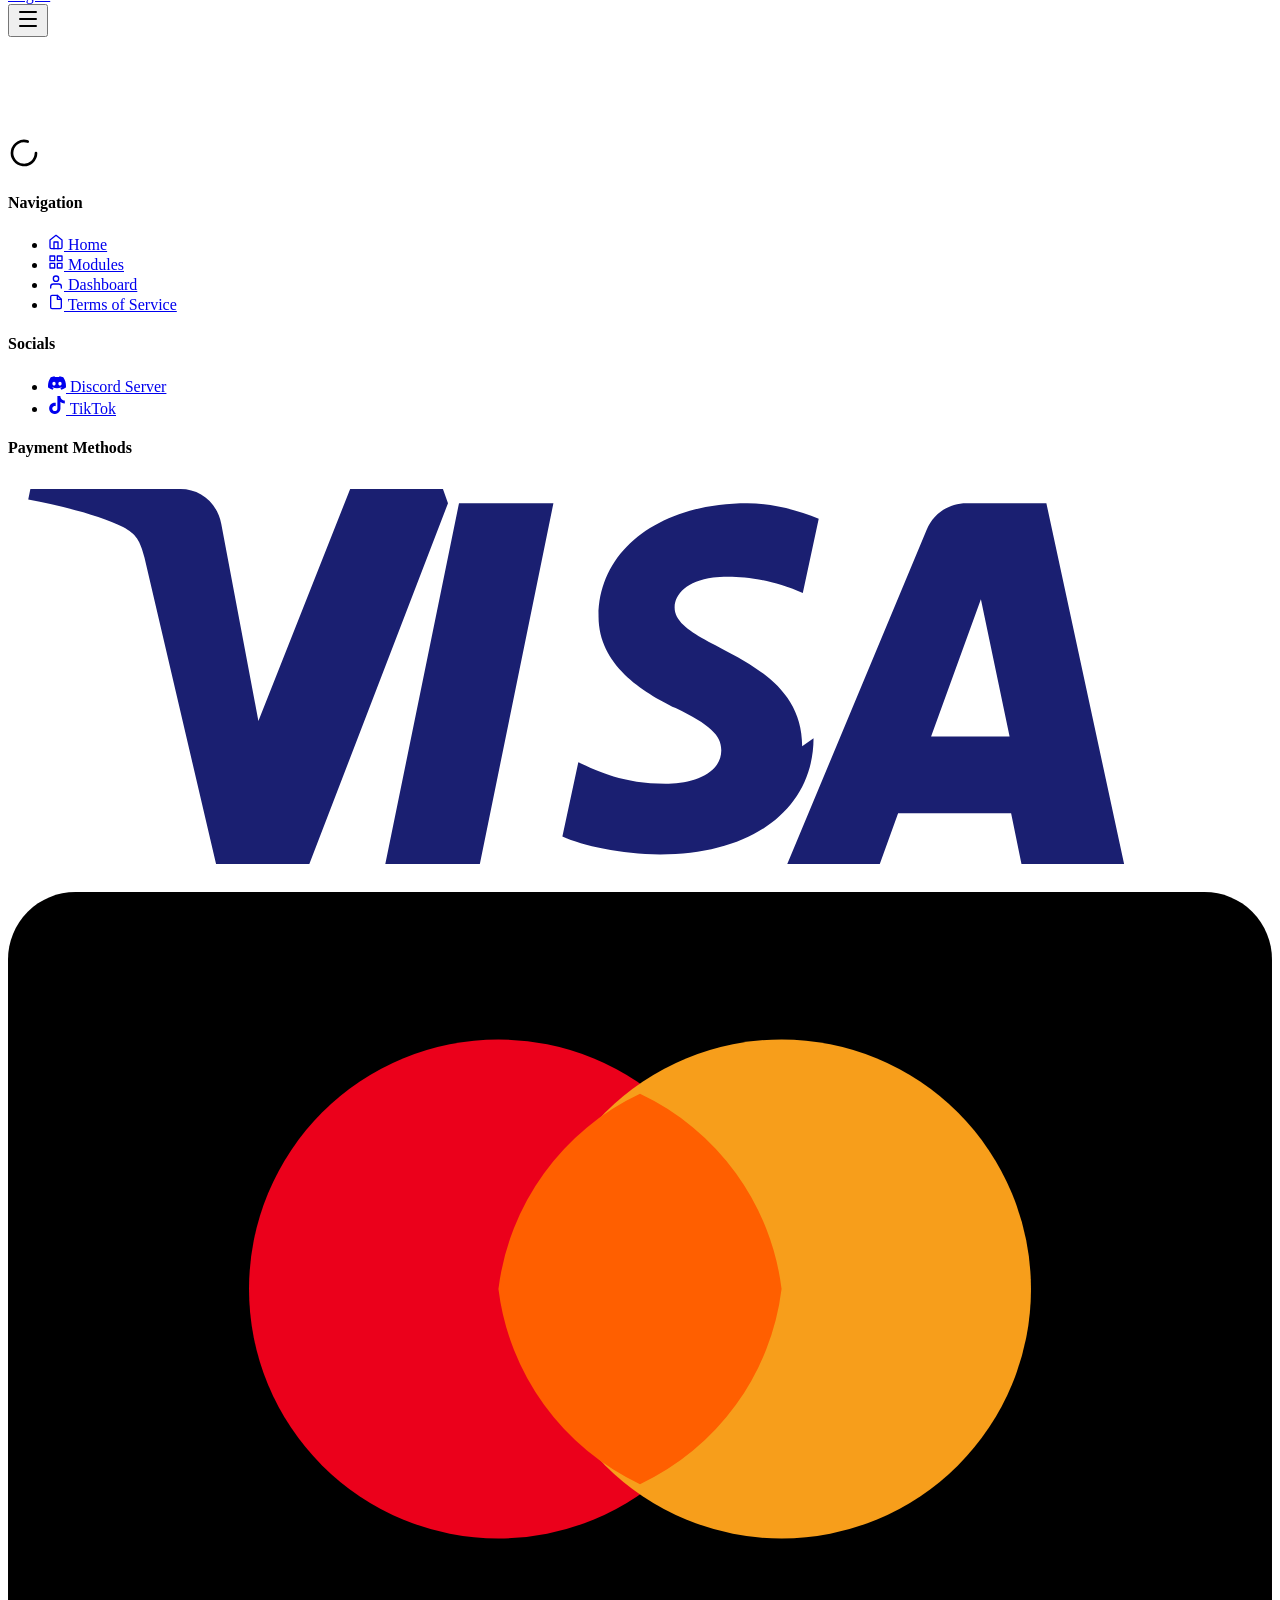
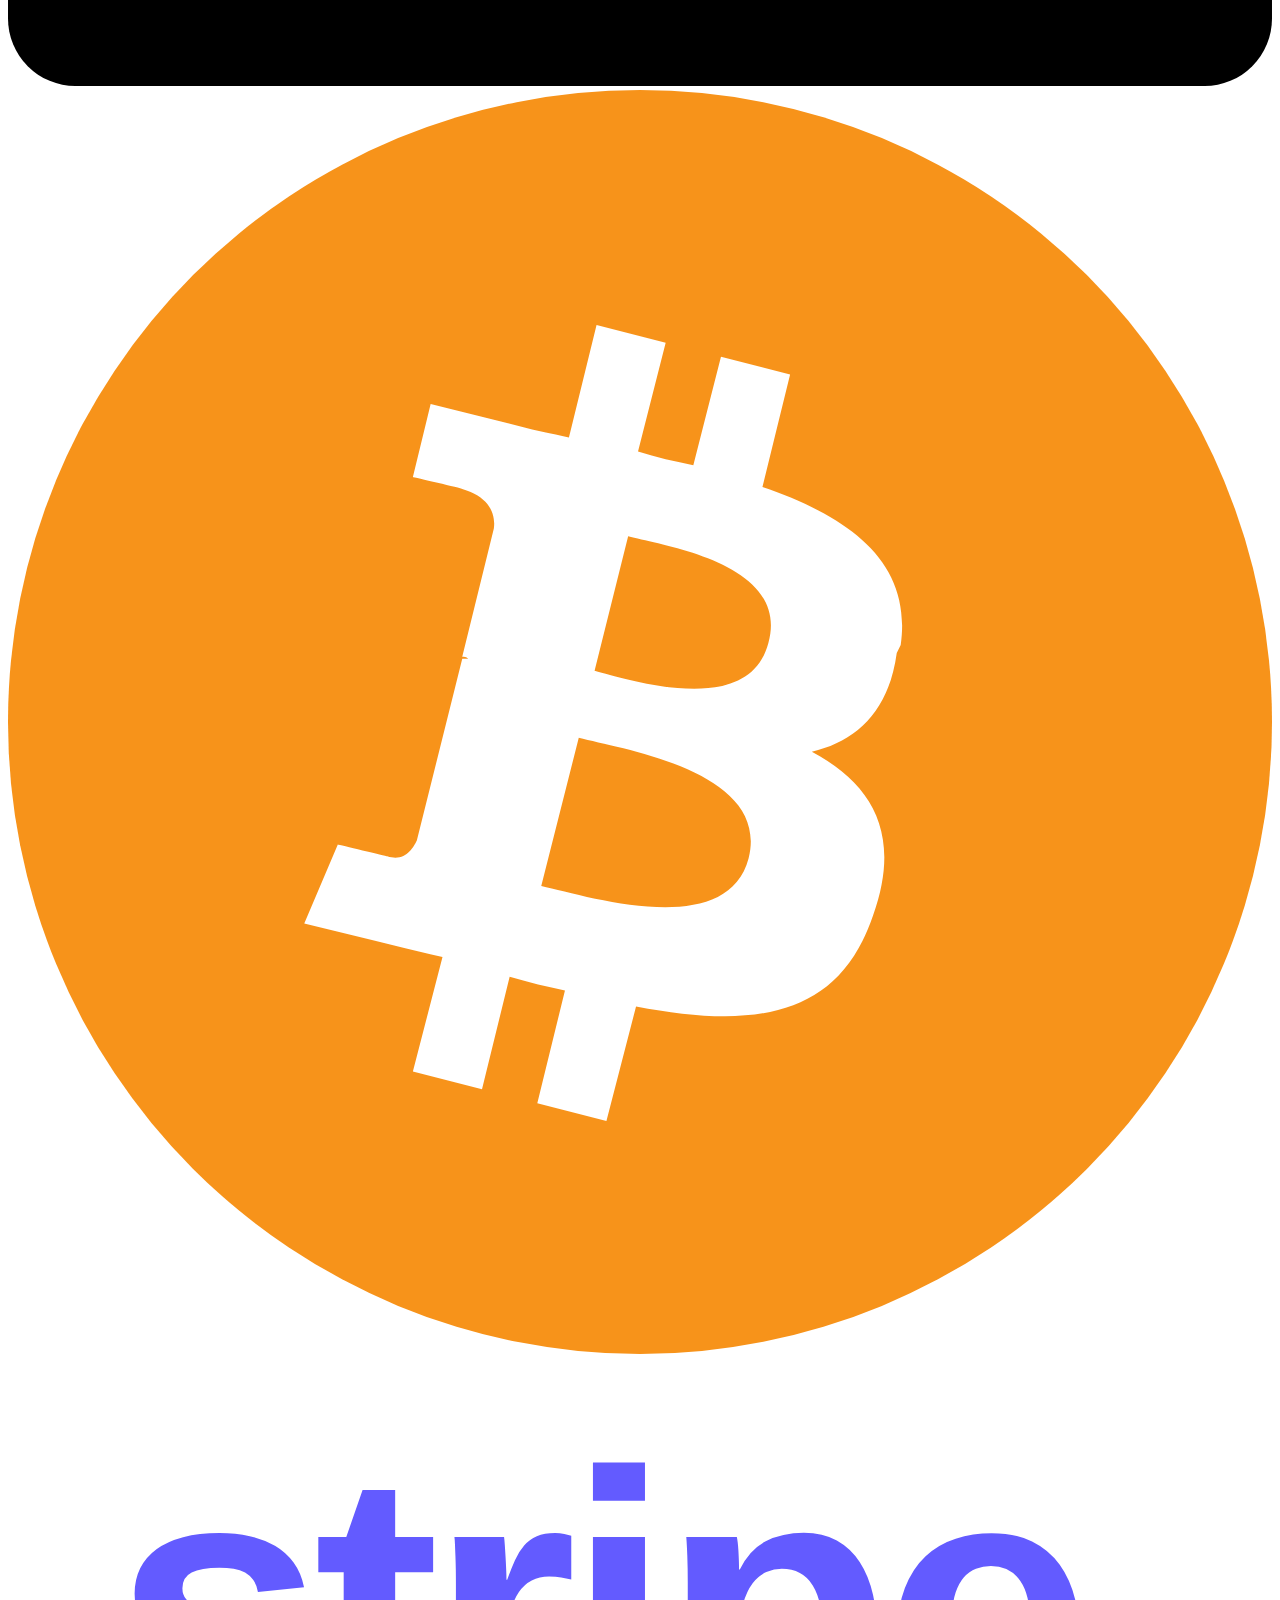
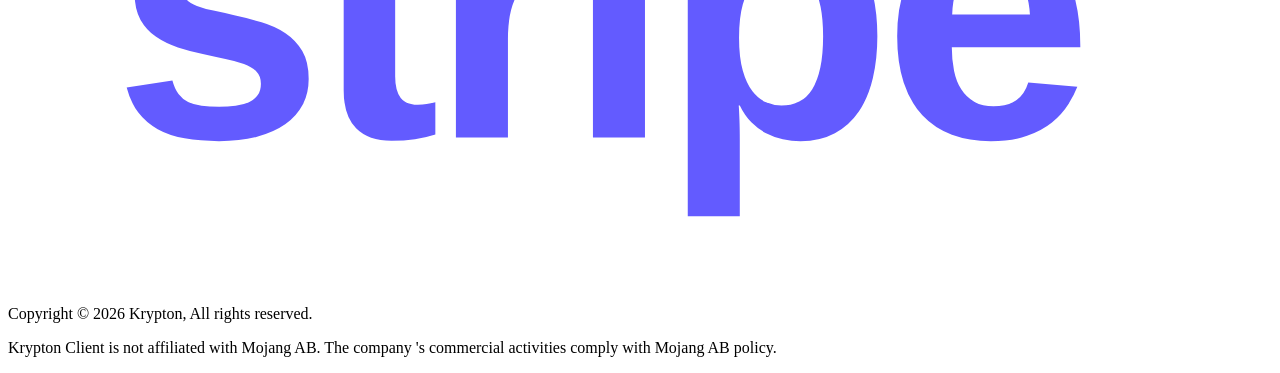
==== dashboard.html @ 0abdec54 "Fix dashboard asset paths for GitHub Pages" ====
<!DOCTYPE html>
<html lang="en">
    <head>
        <meta charSet="utf-8"/>
        <meta name="viewport" content="width=device-width, initial-scale=1"/>
        <link rel="preload" href="/noctiumclient/_next/static/media/6bd983bd58a87a3d-s.p.0h108oidc_0fm.woff2" as="font" crossorigin="" type="font/woff2"/>
        <link rel="preload" as="image" href="/kr-steel.svg"/>
        <link rel="preload" as="image" href="/icons/visa.svg"/>
        <link rel="preload" as="image" href="/icons/mastercard.svg"/>
        <link rel="preload" as="image" href="/icons/bitcoin.svg"/>
        <link rel="preload" as="image" href="/icons/stripe.svg"/>
        <link rel="stylesheet" href="/noctiumclient/_next/static/chunks/0y4tz22vdz5qh.css" data-precedence="next"/>
        <link rel="preload" as="script" fetchPriority="low" href="/noctiumclient/_next/static/chunks/16i90eio_ss7o.js"/>
        <script src="/noctiumclient/_next/static/chunks/0dgq26a5_oy.a.js" async=""></script>
        <script src="/noctiumclient/_next/static/chunks/0hstpqahkt253.js" async=""></script>
        <script src="/noctiumclient/_next/static/chunks/0nf3xs2vgg7e8.js" async=""></script>
        <script src="/noctiumclient/_next/static/chunks/turbopack-0or26_04ov1yc.js" async=""></script>
        <script src="/noctiumclient/_next/static/chunks/0vei1itll_mf_.js" async=""></script>
        <script src="/noctiumclient/_next/static/chunks/0n4z.7yu76je-.js" async=""></script>
        <script src="/noctiumclient/_next/static/chunks/0-fohvw7kibhr.js" async=""></script>
        <script src="/noctiumclient/_next/static/chunks/0ab.iqwuq96m6.js" async=""></script>
        <script src="/noctiumclient/_next/static/chunks/0e1-m3.u7gcv9.js" async=""></script>
        <script src="/noctiumclient/_next/static/chunks/11p_iv4fzs7cj.js" async=""></script>
        <script src="/noctiumclient/_next/static/chunks/01x0_4642ey3c.js" async=""></script>
        <script src="/noctiumclient/_next/static/chunks/0un6n2~vt0q7l.js" async=""></script>
        <meta name="next-size-adjust" content=""/>
        <link rel="preconnect" href="https://www.youtube.com"/>
        <link rel="preconnect" href="https://www.google.com"/>
        <title>Krypton | DonutSMP Client</title>
        <meta name="description" content="Krypton - 80+ module client built for DonutSMP. Fabric 1.21.11."/>
        <meta property="og:title" content="Krypton | DonutSMP Client"/>
        <meta property="og:description" content="80+ module client built for DonutSMP. Undetected. Fabric 1.21.11."/>
        <meta property="og:url" content="https://kryptonclient.org"/>
        <meta property="og:site_name" content="Krypton"/>
        <meta property="og:image" content="https://kryptonclient.org/kr-steel-tile.png"/>
        <meta property="og:type" content="website"/>
        <meta name="twitter:card" content="summary"/>
        <meta name="twitter:title" content="Krypton | DonutSMP Client"/>
        <meta name="twitter:description" content="80+ module client built for DonutSMP. Undetected. Fabric 1.21.11."/>
        <meta name="twitter:image" content="https://kryptonclient.org/kr-steel-tile.png"/>
        <link rel="icon" href="/kr-steel-tile.png"/>
        <script src="/noctiumclient/_next/static/chunks/03~yq9q893hmn.js" noModule=""></script>
    </head>
    <body class="sora_747af0f1-module__uA9iQa__variable antialiased">
        <div hidden="">
        <!--$-->
        <!--/$-->
        </div>
        <nav class="fixed top-0 left-0 right-0 z-50 transition-all duration-300 bg-transparent" style="transform:translateY(-100px)">
            <div class="max-w-7xl mx-auto px-6 h-20 flex items-center justify-between">
                <a class="flex items-center gap-3" href="/">
                    <img alt="Krypton" width="48" height="31" decoding="async" data-nimg="1" style="color:transparent" src="/kr-steel.svg"/>
                    <span class="text-white font-semibold text-lg">Krypton Client</span>
                </a>
                <div class="hidden md:flex items-center gap-8">
                    <a href="/" class="text-sm transition-colors duration-200 text-muted hover:text-white">Home</a>
                    <a href="/features" class="text-sm transition-colors duration-200 text-muted hover:text-white">Modules</a>
                    <a href="/#pricing" class="text-sm transition-colors duration-200 text-muted hover:text-white">Pricing</a>
                    <a href="/#reviews" class="text-sm transition-colors duration-200 text-muted hover:text-white">Reviews</a>
                </div>
                <div class="hidden md:flex items-center gap-1">
                    <div class="relative">
                        <button class="flex items-center gap-2 px-3 py-2 text-muted text-sm hover:text-white transition-colors duration-200">
                            <svg xmlns="http://www.w3.org/2000/svg" width="16" height="16" viewBox="0 0 24 24" fill="none" stroke="currentColor" stroke-width="2" stroke-linecap="round" stroke-linejoin="round" class="lucide lucide-globe" aria-hidden="true">
                                <circle cx="12" cy="12" r="10"></circle>
                                <path d="M12 2a14.5 14.5 0 0 0 0 20 14.5 14.5 0 0 0 0-20"></path>
                                <path d="M2 12h20"></path>
                            </svg>
                            <span>EN</span>
                            <svg xmlns="http://www.w3.org/2000/svg" width="14" height="14" viewBox="0 0 24 24" fill="none" stroke="currentColor" stroke-width="2" stroke-linecap="round" stroke-linejoin="round" class="lucide lucide-chevron-down transition-transform duration-200" aria-hidden="true">
                                <path d="m6 9 6 6 6-6"></path>
                            </svg>
                        </button>
                    </div>
                    <a href="/dashboard" class="px-5 py-2 rounded-full text-sm font-semibold bg-primary text-black hover:bg-primary-light transition-all duration-200">Log in</a>
                </div>
                <button class="md:hidden text-white" aria-label="Open menu">
                    <svg xmlns="http://www.w3.org/2000/svg" width="24" height="24" viewBox="0 0 24 24" fill="none" stroke="currentColor" stroke-width="2" stroke-linecap="round" stroke-linejoin="round" class="lucide lucide-menu" aria-hidden="true">
                        <path d="M4 5h16"></path>
                        <path d="M4 12h16"></path>
                        <path d="M4 19h16"></path>
                    </svg>
                </button>
            </div>
        </nav>
        <main class="pt-32 pb-20 px-6 min-h-screen flex items-center justify-center">
            <svg xmlns="http://www.w3.org/2000/svg" width="32" height="32" viewBox="0 0 24 24" fill="none" stroke="currentColor" stroke-width="2" stroke-linecap="round" stroke-linejoin="round" class="lucide lucide-loader-circle text-primary animate-spin" aria-hidden="true">
                <path d="M21 12a9 9 0 1 1-6.219-8.56"></path>
            </svg>
        </main>
        <footer class="border-t border-white/5 py-16 px-6">
            <div class="max-w-6xl mx-auto">
                <div class="grid grid-cols-1 md:grid-cols-3 gap-12 md:gap-8">
                    <div>
                        <h4 class="text-white font-semibold mb-4">Navigation</h4>
                        <ul class="space-y-3">
                            <li>
                                <a href="/" class="text-muted text-sm hover:text-white transition-colors flex items-center gap-2.5">
                                    <svg width="16" height="16" viewBox="0 0 24 24" fill="none" stroke="currentColor" stroke-width="2" stroke-linecap="round" stroke-linejoin="round" class="shrink-0">
                                        <path d="M3 9l9-7 9 7v11a2 2 0 0 1-2 2H5a2 2 0 0 1-2-2z"></path>
                                        <polyline points="9 22 9 12 15 12 15 22"></polyline>
                                    </svg>
                                    Home
                                </a>
                            </li>
                            <li>
                                <a href="/features" class="text-muted text-sm hover:text-white transition-colors flex items-center gap-2.5">
                                    <svg width="16" height="16" viewBox="0 0 24 24" fill="none" stroke="currentColor" stroke-width="2" stroke-linecap="round" stroke-linejoin="round" class="shrink-0">
                                        <rect x="3" y="3" width="7" height="7"></rect>
                                        <rect x="14" y="3" width="7" height="7"></rect>
                                        <rect x="3" y="14" width="7" height="7"></rect>
                                        <rect x="14" y="14" width="7" height="7"></rect>
                                    </svg>
                                    Modules
                                </a>
                            </li>
                            <li>
                                <a href="/dashboard" class="text-muted text-sm hover:text-white transition-colors flex items-center gap-2.5">
                                    <svg width="16" height="16" viewBox="0 0 24 24" fill="none" stroke="currentColor" stroke-width="2" stroke-linecap="round" stroke-linejoin="round" class="shrink-0">
                                        <path d="M20 21v-2a4 4 0 0 0-4-4H8a4 4 0 0 0-4 4v2"></path>
                                        <circle cx="12" cy="7" r="4"></circle>
                                    </svg>
                                    Dashboard
                                </a>
                            </li>
                            <li>
                                <a href="/terms" class="text-muted text-sm hover:text-white transition-colors flex items-center gap-2.5">
                                    <svg width="16" height="16" viewBox="0 0 24 24" fill="none" stroke="currentColor" stroke-width="2" stroke-linecap="round" stroke-linejoin="round" class="shrink-0">
                                        <path d="M14 2H6a2 2 0 0 0-2 2v16a2 2 0 0 0 2 2h12a2 2 0 0 0 2-2V8z"></path>
                                        <polyline points="14 2 14 8 20 8"></polyline>
                                    </svg>
                                    Terms of Service
                                </a>
                            </li>
                        </ul>
                    </div>
                    <div>
                        <h4 class="text-white font-semibold mb-4">Socials</h4>
                        <ul class="space-y-3">
                            <li>
                                <a href="https://discord.gg/kryptonofficial" target="_blank" rel="noopener noreferrer" class="flex items-center gap-2.5 w-fit text-muted text-sm hover:text-white transition-colors">
                                    <svg width="18" height="18" viewBox="0 0 24 24" fill="currentColor" class="shrink-0">
                                        <path d="M20.317 4.37a19.791 19.791 0 0 0-4.885-1.515.074.074 0 0 0-.079.037c-.21.375-.444.864-.608 1.25a18.27 18.27 0 0 0-5.487 0 12.64 12.64 0 0 0-.617-1.25.077.077 0 0 0-.079-.037A19.736 19.736 0 0 0 3.677 4.37a.07.07 0 0 0-.032.027C.533 9.046-.32 13.58.099 18.057a.082.082 0 0 0 .031.057 19.9 19.9 0 0 0 5.993 3.03.078.078 0 0 0 .084-.028c.462-.63.874-1.295 1.226-1.994a.076.076 0 0 0-.041-.106 13.107 13.107 0 0 1-1.872-.892.077.077 0 0 1-.008-.128 10.2 10.2 0 0 0 .372-.292.074.074 0 0 1 .077-.01c3.928 1.793 8.18 1.793 12.062 0a.074.074 0 0 1 .078.01c.12.098.246.198.373.292a.077.077 0 0 1-.006.127 12.299 12.299 0 0 1-1.873.892.077.077 0 0 0-.041.107c.36.698.772 1.362 1.225 1.993a.076.076 0 0 0 .084.028 19.839 19.839 0 0 0 6.002-3.03.077.077 0 0 0 .032-.054c.5-5.177-.838-9.674-3.549-13.66a.061.061 0 0 0-.031-.03zM8.02 15.33c-1.183 0-2.157-1.085-2.157-2.419 0-1.333.956-2.419 2.157-2.419 1.21 0 2.176 1.096 2.157 2.42 0 1.333-.956 2.418-2.157 2.418zm7.975 0c-1.183 0-2.157-1.085-2.157-2.419 0-1.333.956-2.419 2.157-2.419 1.21 0 2.176 1.096 2.157 2.42 0 1.333-.947 2.418-2.157 2.418z"></path>
                                    </svg>
                                    Discord Server
                                </a>
                            </li>
                            <li>
                                <a href="https://www.tiktok.com/@_weaknessss" target="_blank" rel="noopener noreferrer" class="flex items-center gap-2.5 w-fit text-muted text-sm hover:text-white transition-colors">
                                    <svg width="18" height="18" viewBox="0 0 24 24" fill="currentColor" class="shrink-0">
                                        <path d="M12.525.02c1.31-.02 2.61-.01 3.91-.02.08 1.53.63 3.09 1.75 4.17 1.12 1.11 2.7 1.62 4.24 1.79v4.03c-1.44-.05-2.89-.35-4.2-.97-.57-.26-1.1-.59-1.62-.93-.01 2.92.01 5.84-.02 8.75-.08 1.4-.54 2.79-1.35 3.94-1.31 1.92-3.58 3.17-5.91 3.21-1.43.08-2.86-.31-4.08-1.03-2.02-1.19-3.44-3.37-3.65-5.71-.02-.5-.03-1-.01-1.49.18-1.9 1.12-3.72 2.58-4.96 1.66-1.44 3.98-2.13 6.15-1.72.02 1.48-.04 2.96-.04 4.44-.99-.32-2.15-.23-3.02.37-.63.41-1.11 1.04-1.36 1.75-.21.51-.15 1.07-.14 1.61.24 1.64 1.82 3.02 3.5 2.87 1.12-.01 2.19-.66 2.77-1.61.19-.33.4-.67.41-1.06.1-1.79.06-3.57.07-5.36.01-4.03-.01-8.05.02-12.07z"></path>
                                    </svg>
                                    TikTok
                                </a>
                            </li>
                        </ul>
                    </div>
                    <div>
                        <h4 class="text-white font-semibold mb-4">Payment Methods</h4>
                        <div class="flex items-center gap-4">
                            <img src="/icons/visa.svg" alt="Visa" class="h-5 w-auto"/>
                            <img src="/icons/mastercard.svg" alt="Mastercard" class="h-6 w-auto rounded-sm"/>
                            <img src="/icons/bitcoin.svg" alt="Bitcoin" class="h-6 w-auto"/>
                            <img src="/icons/stripe.svg" alt="Stripe" class="h-5 w-auto"/>
                        </div>
                    </div>
                </div>
                <div class="h-px bg-white/5 mt-12 mb-6"></div>
                <div class="flex flex-col sm:flex-row sm:items-center sm:justify-between gap-3">
                    <p class="text-muted text-xs text-center sm:text-left shrink-0">Copyright © 
                    <!-- -->
                    2026
                    <!-- -->
                    <!-- -->
                    Krypton, All rights reserved.</p>
                    <p class="text-muted/40 text-[11px] leading-relaxed text-center sm:text-right sm:max-w-md">Krypton Client is not affiliated with Mojang AB. The company &#x27;s commercial activities comply with Mojang AB policy.</p>
                </div>
            </div>
        </footer>
        <!--$-->
        <!--/$-->
        <script src="/noctiumclient/_next/static/chunks/16i90eio_ss7o.js" id="_R_" async=""></script>
        <script>
            (self.__next_f = self.__next_f || []).push([0])
        </script>
        <script>
            self.__next_f.push([1, "1:\"$Sreact.fragment\"\n2:I[81917,[\"/_next/static/chunks/0vei1itll_mf_.js\",\"/_next/static/chunks/0n4z.7yu76je-.js\",\"/_next/static/chunks/0-fohvw7kibhr.js\"],\"LanguageProvider\"]\n3:I[39756,[\"/_next/static/chunks/0vei1itll_mf_.js\",\"/_next/static/chunks/0n4z.7yu76je-.js\",\"/_next/static/chunks/0-fohvw7kibhr.js\"],\"default\"]\n4:I[37457,[\"/_next/static/chunks/0vei1itll_mf_.js\",\"/_next/static/chunks/0n4z.7yu76je-.js\",\"/_next/static/chunks/0-fohvw7kibhr.js\"],\"default\"]\n5:I[29306,[\"/_next/static/chunks/0vei1itll_mf_.js\",\"/_next/static/chunks/0n4z.7yu76je-.js\",\"/_next/static/chunks/0-fohvw7kibhr.js\",\"/_next/static/chunks/0ab.iqwuq96m6.js\"],\"default\"]\n6:I[90715,[\"/_next/static/chunks/0vei1itll_mf_.js\",\"/_next/static/chunks/0n4z.7yu76je-.js\",\"/_next/static/chunks/0-fohvw7kibhr.js\"],\"default\"]\n7:I[1852,[\"/_next/static/chunks/0vei1itll_mf_.js\",\"/_next/static/chunks/0n4z.7yu76je-.js\",\"/_next/static/chunks/0-fohvw7kibhr.js\"],\"default\"]\n8:I[47257,[\"/_next/static/chunks/0vei1itll_mf_.js\",\"/_next/static/chunks/0n4z.7yu76je-.js\",\"/_next/static/chunks/0-fohvw7kibhr.js\"],\"ClientPageRoot\"]\n9:I[30257,[\"/_next/static/chunks/0vei1itll_mf_.js\",\"/_next/static/chunks/0n4z.7yu76je-.js\",\"/_next/static/chunks/0-fohvw7kibhr.js\",\"/_next/static/chunks/0e1-m3.u7gcv9.js\",\"/_next/static/chunks/11p_iv4fzs7cj.js\",\"/_next/static/chunks/01x0_4642ey3c.js\",\"/_next/static/chunks/0un6n2~vt0q7l.js\"],\"default\"]\nc:I[97367,[\"/_next/static/chunks/0vei1itll_mf_.js\",\"/_next/static/chunks/0n4z.7yu76je-.js\",\"/_next/static/chunks/0-fohvw7kibhr.js\"],\"OutletBoundary\"]\nd:\"$Sreact.suspense\"\n10:I[97367,[\"/_next/static/chunks/0vei1itll_mf_.js\",\"/_next/static/chunks/0n4z.7yu76je-.js\",\"/_next/static/chunks/0-fohvw7kibhr.js\"],\"ViewportBoundary\"]\n12:I[97367,[\"/_next/static/chunks/0vei1itll_mf_.js\",\"/_next/static/chunks/0n4z.7yu76je-.js\",\"/_next/static/chunks/0-fohvw7kibhr.js\"],\"MetadataBoundary\"]\n14:I[68027,[\"/_next/static/chunks/0vei1itll_mf_.js\",\"/_next/static/chunks/0n4z.7yu76je-.js\",\"/_next/static/chunks/0-fohvw7kibhr.js\"],\"default\",1]\n:HL[\"/_next/static/chunks/0y4tz22vdz5qh.css\",\"style\"]\n:HL[\"/_next/static/media/6bd983bd58a87a3d-s.p.0h108oidc_0fm.woff2\",\"font\",{\"crossOrigin\":\"\",\"type\":\"font/woff2\"}]\n"])
        </script>
        <script>
            self.__next_f.push([1, "0:{\"P\":null,\"c\":[\"\",\"dashboard\"],\"q\":\"\",\"i\":false,\"f\":[[[\"\",{\"children\":[\"dashboard\",{\"children\":[\"__PAGE__\",{}]}]},\"$undefined\",\"$undefined\",16],[[\"$\",\"$1\",\"c\",{\"children\":[[[\"$\",\"link\",\"0\",{\"rel\":\"stylesheet\",\"href\":\"/_next/static/chunks/0y4tz22vdz5qh.css\",\"precedence\":\"next\",\"crossOrigin\":\"$undefined\",\"nonce\":\"$undefined\"}],[\"$\",\"script\",\"script-0\",{\"src\":\"/_next/static/chunks/0vei1itll_mf_.js\",\"async\":true,\"nonce\":\"$undefined\"}],[\"$\",\"script\",\"script-1\",{\"src\":\"/_next/static/chunks/0n4z.7yu76je-.js\",\"async\":true,\"nonce\":\"$undefined\"}],[\"$\",\"script\",\"script-2\",{\"src\":\"/_next/static/chunks/0-fohvw7kibhr.js\",\"async\":true,\"nonce\":\"$undefined\"}]],[\"$\",\"html\",null,{\"lang\":\"en\",\"children\":[[\"$\",\"head\",null,{\"children\":[[\"$\",\"link\",null,{\"rel\":\"preconnect\",\"href\":\"https://www.youtube.com\"}],[\"$\",\"link\",null,{\"rel\":\"preconnect\",\"href\":\"https://www.google.com\"}]]}],[\"$\",\"body\",null,{\"className\":\"sora_747af0f1-module__uA9iQa__variable antialiased\",\"children\":[\"$\",\"$L2\",null,{\"children\":[[\"$\",\"$L3\",null,{\"parallelRouterKey\":\"children\",\"error\":\"$undefined\",\"errorStyles\":\"$undefined\",\"errorScripts\":\"$undefined\",\"template\":[\"$\",\"$L4\",null,{}],\"templateStyles\":\"$undefined\",\"templateScripts\":\"$undefined\",\"notFound\":[[\"$\",\"$L5\",null,{}],[]],\"forbidden\":\"$undefined\",\"unauthorized\":\"$undefined\"}],[\"$\",\"$L6\",null,{}],[\"$\",\"$L7\",null,{}]]}]}]]}]]}],{\"children\":[[\"$\",\"$1\",\"c\",{\"children\":[null,[\"$\",\"$L3\",null,{\"parallelRouterKey\":\"children\",\"error\":\"$undefined\",\"errorStyles\":\"$undefined\",\"errorScripts\":\"$undefined\",\"template\":[\"$\",\"$L4\",null,{}],\"templateStyles\":\"$undefined\",\"templateScripts\":\"$undefined\",\"notFound\":\"$undefined\",\"forbidden\":\"$undefined\",\"unauthorized\":\"$undefined\"}]]}],{\"children\":[[\"$\",\"$1\",\"c\",{\"children\":[[\"$\",\"$L8\",null,{\"Component\":\"$9\",\"serverProvidedParams\":{\"searchParams\":{},\"params\":{},\"promises\":[\"$@a\",\"$@b\"]}}],[[\"$\",\"script\",\"script-0\",{\"src\":\"/_next/static/chunks/0e1-m3.u7gcv9.js\",\"async\":true,\"nonce\":\"$undefined\"}],[\"$\",\"script\",\"script-1\",{\"src\":\"/_next/static/chunks/11p_iv4fzs7cj.js\",\"async\":true,\"nonce\":\"$undefined\"}],[\"$\",\"script\",\"script-2\",{\"src\":\"/_next/static/chunks/01x0_4642ey3c.js\",\"async\":true,\"nonce\":\"$undefined\"}],[\"$\",\"script\",\"script-3\",{\"src\":\"/_next/static/chunks/0un6n2~vt0q7l.js\",\"async\":true,\"nonce\":\"$undefined\"}]],[\"$\",\"$Lc\",null,{\"children\":[\"$\",\"$d\",null,{\"name\":\"Next.MetadataOutlet\",\"children\":\"$@e\"}]}]]}],{},null,false,null]},null,false,\"$@f\"]},null,false,null],[\"$\",\"$1\",\"h\",{\"children\":[null,[\"$\",\"$L10\",null,{\"children\":\"$L11\"}],[\"$\",\"div\",null,{\"hidden\":true,\"children\":[\"$\",\"$L12\",null,{\"children\":[\"$\",\"$d\",null,{\"name\":\"Next.Metadata\",\"children\":\"$L13\"}]}]}],[\"$\",\"meta\",null,{\"name\":\"next-size-adjust\",\"content\":\"\"}]]}],false]],\"m\":\"$undefined\",\"G\":[\"$14\",[[\"$\",\"link\",\"0\",{\"rel\":\"stylesheet\",\"href\":\"/_next/static/chunks/0y4tz22vdz5qh.css\",\"precedence\":\"next\",\"crossOrigin\":\"$undefined\",\"nonce\":\"$undefined\"}]]],\"S\":true,\"h\":null,\"s\":\"$undefined\",\"l\":\"$undefined\",\"p\":\"$undefined\",\"d\":\"$undefined\",\"b\":\"6TfeaVCP6ieImeX4STEZn\"}\n"])
        </script>
        <script>
            self.__next_f.push([1, "15:[]\nf:\"$W15\"\na:{}\nb:\"$0:f:0:1:1:children:1:children:0:props:children:0:props:serverProvidedParams:params\"\n"])
        </script>
        <script>
            self.__next_f.push([1, "11:[[\"$\",\"meta\",\"0\",{\"charSet\":\"utf-8\"}],[\"$\",\"meta\",\"1\",{\"name\":\"viewport\",\"content\":\"width=device-width, initial-scale=1\"}]]\n"])
        </script>
        <script>
            self.__next_f.push([1, "16:I[27201,[\"/_next/static/chunks/0vei1itll_mf_.js\",\"/_next/static/chunks/0n4z.7yu76je-.js\",\"/_next/static/chunks/0-fohvw7kibhr.js\"],\"IconMark\"]\ne:null\n13:[[\"$\",\"title\",\"0\",{\"children\":\"Krypton | DonutSMP Client\"}],[\"$\",\"meta\",\"1\",{\"name\":\"description\",\"content\":\"Krypton - 80+ module client built for DonutSMP. Fabric 1.21.11.\"}],[\"$\",\"meta\",\"2\",{\"property\":\"og:title\",\"content\":\"Krypton | DonutSMP Client\"}],[\"$\",\"meta\",\"3\",{\"property\":\"og:description\",\"content\":\"80+ module client built for DonutSMP. Undetected. Fabric 1.21.11.\"}],[\"$\",\"meta\",\"4\",{\"property\":\"og:url\",\"content\":\"https://kryptonclient.org\"}],[\"$\",\"meta\",\"5\",{\"property\":\"og:site_name\",\"content\":\"Krypton\"}],[\"$\",\"meta\",\"6\",{\"property\":\"og:image\",\"content\":\"https://kryptonclient.org/kr-steel-tile.png\"}],[\"$\",\"meta\",\"7\",{\"property\":\"og:type\",\"content\":\"website\"}],[\"$\",\"meta\",\"8\",{\"name\":\"twitter:card\",\"content\":\"summary\"}],[\"$\",\"meta\",\"9\",{\"name\":\"twitter:title\",\"content\":\"Krypton | DonutSMP Client\"}],[\"$\",\"meta\",\"10\",{\"name\":\"twitter:description\",\"content\":\"80+ module client built for DonutSMP. Undetected. Fabric 1.21.11.\"}],[\"$\",\"meta\",\"11\",{\"name\":\"twitter:image\",\"content\":\"https://kryptonclient.org/kr-steel-tile.png\"}],[\"$\",\"link\",\"12\",{\"rel\":\"icon\",\"href\":\"/kr-steel-tile.png\"}],[\"$\",\"$L16\",\"13\",{}]]\n"])
        </script>
    </body>
</html>
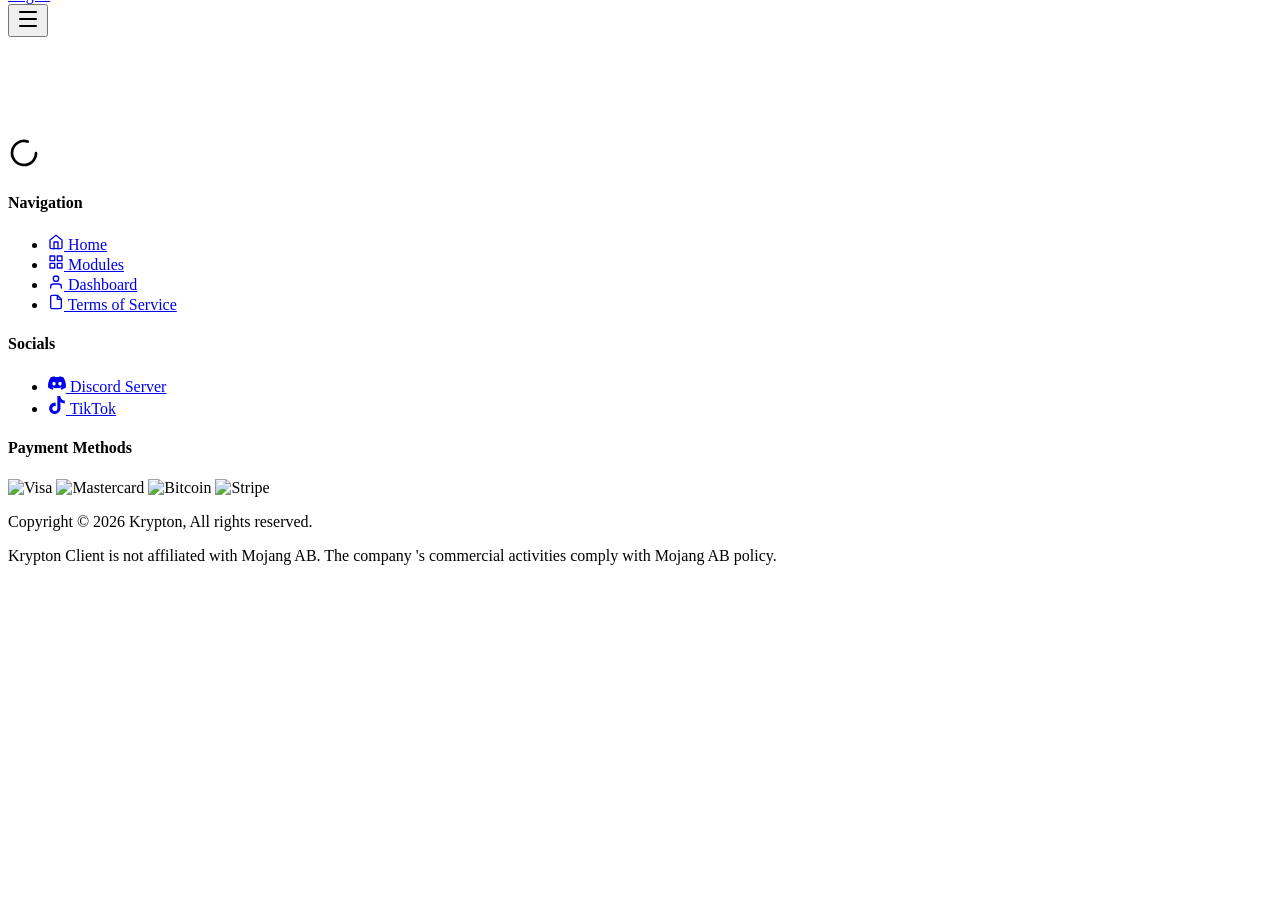
==== commit 119c2cd3: "Fix dashboard asset paths for GitHub Pages" ====
--- a/dashboard.html
+++ b/dashboard.html
@@ -5,10 +5,10 @@
         <meta name="viewport" content="width=device-width, initial-scale=1"/>
         <link rel="preload" href="/noctiumclient/_next/static/media/6bd983bd58a87a3d-s.p.0h108oidc_0fm.woff2" as="font" crossorigin="" type="font/woff2"/>
         <link rel="preload" as="image" href="/kr-steel.svg"/>
-        <link rel="preload" as="image" href="/icons/visa.svg"/>
-        <link rel="preload" as="image" href="/icons/mastercard.svg"/>
-        <link rel="preload" as="image" href="/icons/bitcoin.svg"/>
-        <link rel="preload" as="image" href="/icons/stripe.svg"/>
+        <link rel="preload" as="image" href="/noctiumclient/icons/visa.svg"/>
+        <link rel="preload" as="image" href="/noctiumclient/icons/mastercard.svg"/>
+        <link rel="preload" as="image" href="/noctiumclient/icons/bitcoin.svg"/>
+        <link rel="preload" as="image" href="/noctiumclient/icons/stripe.svg"/>
         <link rel="stylesheet" href="/noctiumclient/_next/static/chunks/0y4tz22vdz5qh.css" data-precedence="next"/>
         <link rel="preload" as="script" fetchPriority="low" href="/noctiumclient/_next/static/chunks/16i90eio_ss7o.js"/>
         <script src="/noctiumclient/_next/static/chunks/0dgq26a5_oy.a.js" async=""></script>
@@ -158,10 +158,10 @@
                     <div>
                         <h4 class="text-white font-semibold mb-4">Payment Methods</h4>
                         <div class="flex items-center gap-4">
-                            <img src="/icons/visa.svg" alt="Visa" class="h-5 w-auto"/>
-                            <img src="/icons/mastercard.svg" alt="Mastercard" class="h-6 w-auto rounded-sm"/>
-                            <img src="/icons/bitcoin.svg" alt="Bitcoin" class="h-6 w-auto"/>
-                            <img src="/icons/stripe.svg" alt="Stripe" class="h-5 w-auto"/>
+                            <img src="/noctiumclient/icons/visa.svg" alt="Visa" class="h-5 w-auto"/>
+                            <img src="/noctiumclient/icons/mastercard.svg" alt="Mastercard" class="h-6 w-auto rounded-sm"/>
+                            <img src="/noctiumclient/icons/bitcoin.svg" alt="Bitcoin" class="h-6 w-auto"/>
+                            <img src="/noctiumclient/icons/stripe.svg" alt="Stripe" class="h-5 w-auto"/>
                         </div>
                     </div>
                 </div>
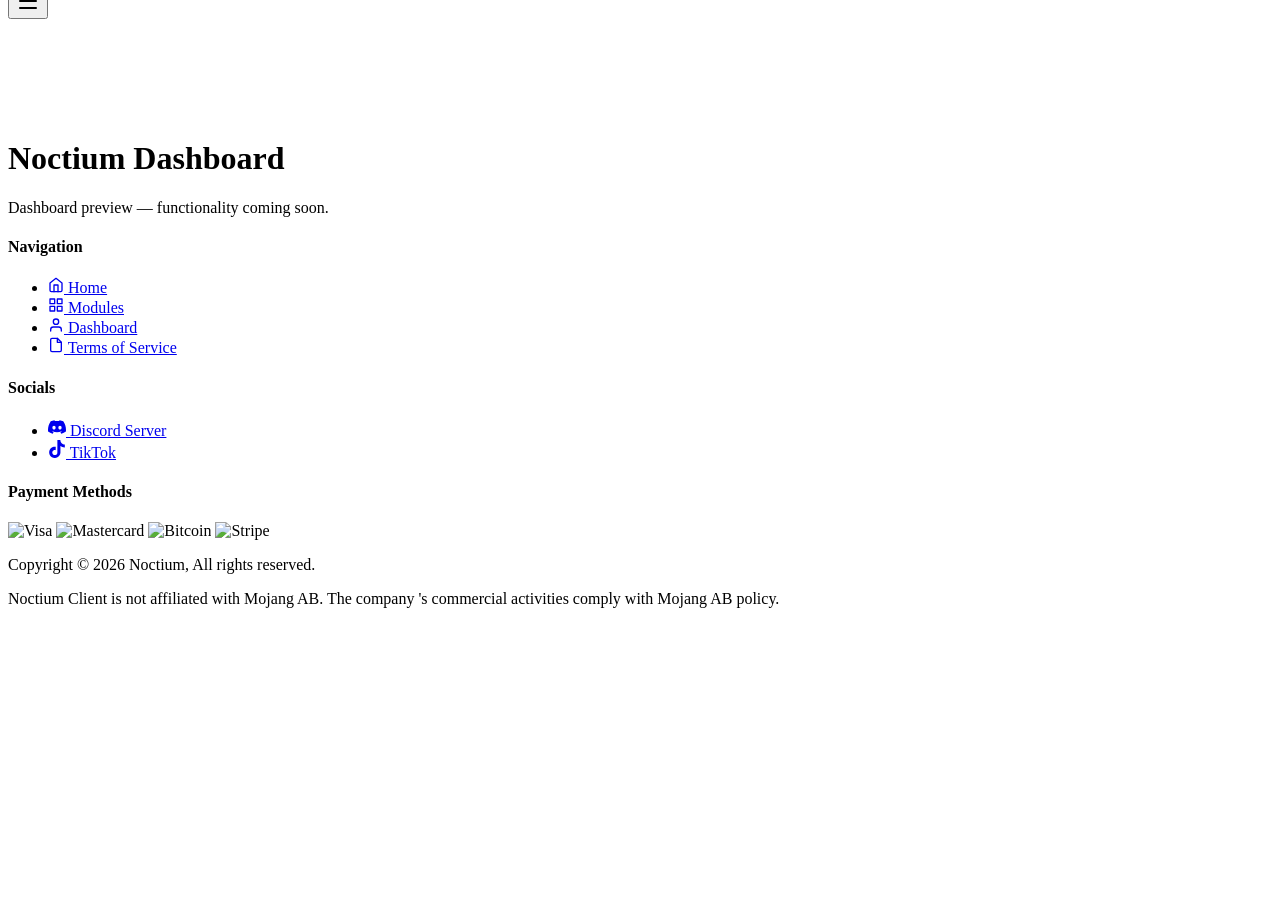
==== commit 4ee09a8f: "Make dashboard static" ====
--- a/dashboard.html
+++ b/dashboard.html
@@ -11,35 +11,22 @@
         <link rel="preload" as="image" href="/noctiumclient/icons/stripe.svg"/>
         <link rel="stylesheet" href="/noctiumclient/_next/static/chunks/0y4tz22vdz5qh.css" data-precedence="next"/>
         <link rel="preload" as="script" fetchPriority="low" href="/noctiumclient/_next/static/chunks/16i90eio_ss7o.js"/>
-        <script src="/noctiumclient/_next/static/chunks/0dgq26a5_oy.a.js" async=""></script>
-        <script src="/noctiumclient/_next/static/chunks/0hstpqahkt253.js" async=""></script>
-        <script src="/noctiumclient/_next/static/chunks/0nf3xs2vgg7e8.js" async=""></script>
-        <script src="/noctiumclient/_next/static/chunks/turbopack-0or26_04ov1yc.js" async=""></script>
-        <script src="/noctiumclient/_next/static/chunks/0vei1itll_mf_.js" async=""></script>
-        <script src="/noctiumclient/_next/static/chunks/0n4z.7yu76je-.js" async=""></script>
-        <script src="/noctiumclient/_next/static/chunks/0-fohvw7kibhr.js" async=""></script>
-        <script src="/noctiumclient/_next/static/chunks/0ab.iqwuq96m6.js" async=""></script>
-        <script src="/noctiumclient/_next/static/chunks/0e1-m3.u7gcv9.js" async=""></script>
-        <script src="/noctiumclient/_next/static/chunks/11p_iv4fzs7cj.js" async=""></script>
-        <script src="/noctiumclient/_next/static/chunks/01x0_4642ey3c.js" async=""></script>
-        <script src="/noctiumclient/_next/static/chunks/0un6n2~vt0q7l.js" async=""></script>
         <meta name="next-size-adjust" content=""/>
         <link rel="preconnect" href="https://www.youtube.com"/>
         <link rel="preconnect" href="https://www.google.com"/>
-        <title>Krypton | DonutSMP Client</title>
-        <meta name="description" content="Krypton - 80+ module client built for DonutSMP. Fabric 1.21.11."/>
-        <meta property="og:title" content="Krypton | DonutSMP Client"/>
+        <title>Noctium | DonutSMP Client</title>
+        <meta name="description" content="Noctium - 80+ module client built for DonutSMP. Fabric 1.21.11."/>
+        <meta property="og:title" content="Noctium | DonutSMP Client"/>
         <meta property="og:description" content="80+ module client built for DonutSMP. Undetected. Fabric 1.21.11."/>
-        <meta property="og:url" content="https://kryptonclient.org"/>
-        <meta property="og:site_name" content="Krypton"/>
-        <meta property="og:image" content="https://kryptonclient.org/kr-steel-tile.png"/>
+        <meta property="og:url" content="https://noctiumclient.org"/>
+        <meta property="og:site_name" content="Noctium"/>
+        <meta property="og:image" content="https://noctiumclient.org/kr-steel-tile.png"/>
         <meta property="og:type" content="website"/>
         <meta name="twitter:card" content="summary"/>
-        <meta name="twitter:title" content="Krypton | DonutSMP Client"/>
+        <meta name="twitter:title" content="Noctium | DonutSMP Client"/>
         <meta name="twitter:description" content="80+ module client built for DonutSMP. Undetected. Fabric 1.21.11."/>
-        <meta name="twitter:image" content="https://kryptonclient.org/kr-steel-tile.png"/>
+        <meta name="twitter:image" content="https://noctiumclient.org/kr-steel-tile.png"/>
         <link rel="icon" href="/kr-steel-tile.png"/>
-        <script src="/noctiumclient/_next/static/chunks/03~yq9q893hmn.js" noModule=""></script>
     </head>
     <body class="sora_747af0f1-module__uA9iQa__variable antialiased">
         <div hidden="">
@@ -49,8 +36,8 @@
         <nav class="fixed top-0 left-0 right-0 z-50 transition-all duration-300 bg-transparent" style="transform:translateY(-100px)">
             <div class="max-w-7xl mx-auto px-6 h-20 flex items-center justify-between">
                 <a class="flex items-center gap-3" href="/">
-                    <img alt="Krypton" width="48" height="31" decoding="async" data-nimg="1" style="color:transparent" src="/kr-steel.svg"/>
-                    <span class="text-white font-semibold text-lg">Krypton Client</span>
+                    <img alt="Noctium" width="48" height="31" decoding="async" data-nimg="1" style="color:transparent" src="/kr-steel.svg"/>
+                    <span class="text-white font-semibold text-lg">Noctium Client</span>
                 </a>
                 <div class="hidden md:flex items-center gap-8">
                     <a href="/" class="text-sm transition-colors duration-200 text-muted hover:text-white">Home</a>
@@ -72,7 +59,6 @@
                             </svg>
                         </button>
                     </div>
-                    <a href="/dashboard" class="px-5 py-2 rounded-full text-sm font-semibold bg-primary text-black hover:bg-primary-light transition-all duration-200">Log in</a>
                 </div>
                 <button class="md:hidden text-white" aria-label="Open menu">
                     <svg xmlns="http://www.w3.org/2000/svg" width="24" height="24" viewBox="0 0 24 24" fill="none" stroke="currentColor" stroke-width="2" stroke-linecap="round" stroke-linejoin="round" class="lucide lucide-menu" aria-hidden="true">
@@ -83,10 +69,13 @@
                 </button>
             </div>
         </nav>
-        <main class="pt-32 pb-20 px-6 min-h-screen flex items-center justify-center">
-            <svg xmlns="http://www.w3.org/2000/svg" width="32" height="32" viewBox="0 0 24 24" fill="none" stroke="currentColor" stroke-width="2" stroke-linecap="round" stroke-linejoin="round" class="lucide lucide-loader-circle text-primary animate-spin" aria-hidden="true">
-                <path d="M21 12a9 9 0 1 1-6.219-8.56"></path>
-            </svg>
+        <main class="pt-32 pb-20 px-6 min-h-screen">
+            <div class="max-w-6xl mx-auto">
+                <div class="rounded-2xl bg-surface p-8 border border-white/5">
+                    <h1 class="text-3xl font-bold text-white mb-2">Noctium Dashboard</h1>
+                    <p class="text-muted">Dashboard preview — functionality coming soon.</p>
+                </div>
+            </div>
         </main>
         <footer class="border-t border-white/5 py-16 px-6">
             <div class="max-w-6xl mx-auto">
@@ -138,7 +127,7 @@
                         <h4 class="text-white font-semibold mb-4">Socials</h4>
                         <ul class="space-y-3">
                             <li>
-                                <a href="https://discord.gg/kryptonofficial" target="_blank" rel="noopener noreferrer" class="flex items-center gap-2.5 w-fit text-muted text-sm hover:text-white transition-colors">
+                                <a href="https://discord.gg/noctiumofficial" target="_blank" rel="noopener noreferrer" class="flex items-center gap-2.5 w-fit text-muted text-sm hover:text-white transition-colors">
                                     <svg width="18" height="18" viewBox="0 0 24 24" fill="currentColor" class="shrink-0">
                                         <path d="M20.317 4.37a19.791 19.791 0 0 0-4.885-1.515.074.074 0 0 0-.079.037c-.21.375-.444.864-.608 1.25a18.27 18.27 0 0 0-5.487 0 12.64 12.64 0 0 0-.617-1.25.077.077 0 0 0-.079-.037A19.736 19.736 0 0 0 3.677 4.37a.07.07 0 0 0-.032.027C.533 9.046-.32 13.58.099 18.057a.082.082 0 0 0 .031.057 19.9 19.9 0 0 0 5.993 3.03.078.078 0 0 0 .084-.028c.462-.63.874-1.295 1.226-1.994a.076.076 0 0 0-.041-.106 13.107 13.107 0 0 1-1.872-.892.077.077 0 0 1-.008-.128 10.2 10.2 0 0 0 .372-.292.074.074 0 0 1 .077-.01c3.928 1.793 8.18 1.793 12.062 0a.074.074 0 0 1 .078.01c.12.098.246.198.373.292a.077.077 0 0 1-.006.127 12.299 12.299 0 0 1-1.873.892.077.077 0 0 0-.041.107c.36.698.772 1.362 1.225 1.993a.076.076 0 0 0 .084.028 19.839 19.839 0 0 0 6.002-3.03.077.077 0 0 0 .032-.054c.5-5.177-.838-9.674-3.549-13.66a.061.061 0 0 0-.031-.03zM8.02 15.33c-1.183 0-2.157-1.085-2.157-2.419 0-1.333.956-2.419 2.157-2.419 1.21 0 2.176 1.096 2.157 2.42 0 1.333-.956 2.418-2.157 2.418zm7.975 0c-1.183 0-2.157-1.085-2.157-2.419 0-1.333.956-2.419 2.157-2.419 1.21 0 2.176 1.096 2.157 2.42 0 1.333-.947 2.418-2.157 2.418z"></path>
                                     </svg>
@@ -172,14 +161,13 @@
                     2026
                     <!-- -->
                     <!-- -->
-                    Krypton, All rights reserved.</p>
-                    <p class="text-muted/40 text-[11px] leading-relaxed text-center sm:text-right sm:max-w-md">Krypton Client is not affiliated with Mojang AB. The company &#x27;s commercial activities comply with Mojang AB policy.</p>
+                    Noctium, All rights reserved.</p>
+                    <p class="text-muted/40 text-[11px] leading-relaxed text-center sm:text-right sm:max-w-md">Noctium Client is not affiliated with Mojang AB. The company &#x27;s commercial activities comply with Mojang AB policy.</p>
                 </div>
             </div>
         </footer>
         <!--$-->
         <!--/$-->
-        <script src="/noctiumclient/_next/static/chunks/16i90eio_ss7o.js" id="_R_" async=""></script>
         <script>
             (self.__next_f = self.__next_f || []).push([0])
         </script>
@@ -196,7 +184,7 @@
             self.__next_f.push([1, "11:[[\"$\",\"meta\",\"0\",{\"charSet\":\"utf-8\"}],[\"$\",\"meta\",\"1\",{\"name\":\"viewport\",\"content\":\"width=device-width, initial-scale=1\"}]]\n"])
         </script>
         <script>
-            self.__next_f.push([1, "16:I[27201,[\"/_next/static/chunks/0vei1itll_mf_.js\",\"/_next/static/chunks/0n4z.7yu76je-.js\",\"/_next/static/chunks/0-fohvw7kibhr.js\"],\"IconMark\"]\ne:null\n13:[[\"$\",\"title\",\"0\",{\"children\":\"Krypton | DonutSMP Client\"}],[\"$\",\"meta\",\"1\",{\"name\":\"description\",\"content\":\"Krypton - 80+ module client built for DonutSMP. Fabric 1.21.11.\"}],[\"$\",\"meta\",\"2\",{\"property\":\"og:title\",\"content\":\"Krypton | DonutSMP Client\"}],[\"$\",\"meta\",\"3\",{\"property\":\"og:description\",\"content\":\"80+ module client built for DonutSMP. Undetected. Fabric 1.21.11.\"}],[\"$\",\"meta\",\"4\",{\"property\":\"og:url\",\"content\":\"https://kryptonclient.org\"}],[\"$\",\"meta\",\"5\",{\"property\":\"og:site_name\",\"content\":\"Krypton\"}],[\"$\",\"meta\",\"6\",{\"property\":\"og:image\",\"content\":\"https://kryptonclient.org/kr-steel-tile.png\"}],[\"$\",\"meta\",\"7\",{\"property\":\"og:type\",\"content\":\"website\"}],[\"$\",\"meta\",\"8\",{\"name\":\"twitter:card\",\"content\":\"summary\"}],[\"$\",\"meta\",\"9\",{\"name\":\"twitter:title\",\"content\":\"Krypton | DonutSMP Client\"}],[\"$\",\"meta\",\"10\",{\"name\":\"twitter:description\",\"content\":\"80+ module client built for DonutSMP. Undetected. Fabric 1.21.11.\"}],[\"$\",\"meta\",\"11\",{\"name\":\"twitter:image\",\"content\":\"https://kryptonclient.org/kr-steel-tile.png\"}],[\"$\",\"link\",\"12\",{\"rel\":\"icon\",\"href\":\"/kr-steel-tile.png\"}],[\"$\",\"$L16\",\"13\",{}]]\n"])
+            self.__next_f.push([1, "16:I[27201,[\"/_next/static/chunks/0vei1itll_mf_.js\",\"/_next/static/chunks/0n4z.7yu76je-.js\",\"/_next/static/chunks/0-fohvw7kibhr.js\"],\"IconMark\"]\ne:null\n13:[[\"$\",\"title\",\"0\",{\"children\":\"Noctium | DonutSMP Client\"}],[\"$\",\"meta\",\"1\",{\"name\":\"description\",\"content\":\"Noctium - 80+ module client built for DonutSMP. Fabric 1.21.11.\"}],[\"$\",\"meta\",\"2\",{\"property\":\"og:title\",\"content\":\"Noctium | DonutSMP Client\"}],[\"$\",\"meta\",\"3\",{\"property\":\"og:description\",\"content\":\"80+ module client built for DonutSMP. Undetected. Fabric 1.21.11.\"}],[\"$\",\"meta\",\"4\",{\"property\":\"og:url\",\"content\":\"https://noctiumclient.org\"}],[\"$\",\"meta\",\"5\",{\"property\":\"og:site_name\",\"content\":\"Noctium\"}],[\"$\",\"meta\",\"6\",{\"property\":\"og:image\",\"content\":\"https://noctiumclient.org/kr-steel-tile.png\"}],[\"$\",\"meta\",\"7\",{\"property\":\"og:type\",\"content\":\"website\"}],[\"$\",\"meta\",\"8\",{\"name\":\"twitter:card\",\"content\":\"summary\"}],[\"$\",\"meta\",\"9\",{\"name\":\"twitter:title\",\"content\":\"Noctium | DonutSMP Client\"}],[\"$\",\"meta\",\"10\",{\"name\":\"twitter:description\",\"content\":\"80+ module client built for DonutSMP. Undetected. Fabric 1.21.11.\"}],[\"$\",\"meta\",\"11\",{\"name\":\"twitter:image\",\"content\":\"https://noctiumclient.org/kr-steel-tile.png\"}],[\"$\",\"link\",\"12\",{\"rel\":\"icon\",\"href\":\"/kr-steel-tile.png\"}],[\"$\",\"$L16\",\"13\",{}]]\n"])
         </script>
     </body>
 </html>
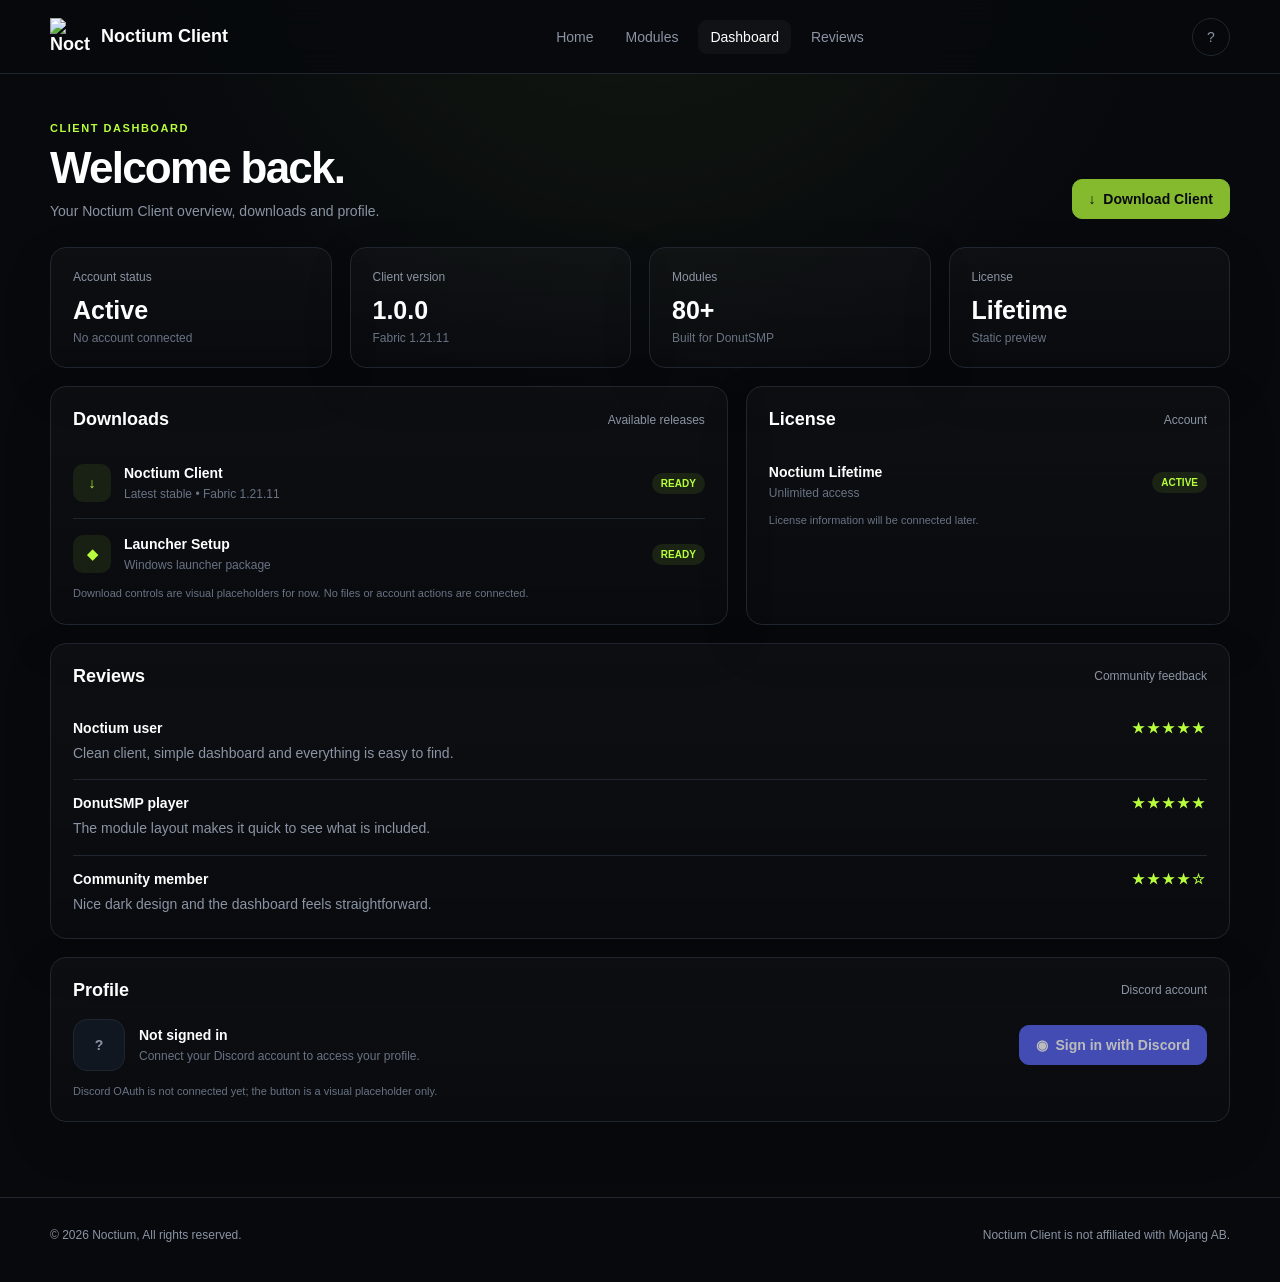
==== commit c5bf8022: "Build static Noctium dashboard layout" ====
--- a/dashboard.html
+++ b/dashboard.html
@@ -1,190 +1,19 @@
-<!DOCTYPE html>
+<!doctype html>
 <html lang="en">
-    <head>
-        <meta charSet="utf-8"/>
-        <meta name="viewport" content="width=device-width, initial-scale=1"/>
-        <link rel="preload" href="/noctiumclient/_next/static/media/6bd983bd58a87a3d-s.p.0h108oidc_0fm.woff2" as="font" crossorigin="" type="font/woff2"/>
-        <link rel="preload" as="image" href="/kr-steel.svg"/>
-        <link rel="preload" as="image" href="/noctiumclient/icons/visa.svg"/>
-        <link rel="preload" as="image" href="/noctiumclient/icons/mastercard.svg"/>
-        <link rel="preload" as="image" href="/noctiumclient/icons/bitcoin.svg"/>
-        <link rel="preload" as="image" href="/noctiumclient/icons/stripe.svg"/>
-        <link rel="stylesheet" href="/noctiumclient/_next/static/chunks/0y4tz22vdz5qh.css" data-precedence="next"/>
-        <link rel="preload" as="script" fetchPriority="low" href="/noctiumclient/_next/static/chunks/16i90eio_ss7o.js"/>
-        <meta name="next-size-adjust" content=""/>
-        <link rel="preconnect" href="https://www.youtube.com"/>
-        <link rel="preconnect" href="https://www.google.com"/>
-        <title>Noctium | DonutSMP Client</title>
-        <meta name="description" content="Noctium - 80+ module client built for DonutSMP. Fabric 1.21.11."/>
-        <meta property="og:title" content="Noctium | DonutSMP Client"/>
-        <meta property="og:description" content="80+ module client built for DonutSMP. Undetected. Fabric 1.21.11."/>
-        <meta property="og:url" content="https://noctiumclient.org"/>
-        <meta property="og:site_name" content="Noctium"/>
-        <meta property="og:image" content="https://noctiumclient.org/kr-steel-tile.png"/>
-        <meta property="og:type" content="website"/>
-        <meta name="twitter:card" content="summary"/>
-        <meta name="twitter:title" content="Noctium | DonutSMP Client"/>
-        <meta name="twitter:description" content="80+ module client built for DonutSMP. Undetected. Fabric 1.21.11."/>
-        <meta name="twitter:image" content="https://noctiumclient.org/kr-steel-tile.png"/>
-        <link rel="icon" href="/kr-steel-tile.png"/>
-    </head>
-    <body class="sora_747af0f1-module__uA9iQa__variable antialiased">
-        <div hidden="">
-        <!--$-->
-        <!--/$-->
-        </div>
-        <nav class="fixed top-0 left-0 right-0 z-50 transition-all duration-300 bg-transparent" style="transform:translateY(-100px)">
-            <div class="max-w-7xl mx-auto px-6 h-20 flex items-center justify-between">
-                <a class="flex items-center gap-3" href="/">
-                    <img alt="Noctium" width="48" height="31" decoding="async" data-nimg="1" style="color:transparent" src="/kr-steel.svg"/>
-                    <span class="text-white font-semibold text-lg">Noctium Client</span>
-                </a>
-                <div class="hidden md:flex items-center gap-8">
-                    <a href="/" class="text-sm transition-colors duration-200 text-muted hover:text-white">Home</a>
-                    <a href="/features" class="text-sm transition-colors duration-200 text-muted hover:text-white">Modules</a>
-                    <a href="/#pricing" class="text-sm transition-colors duration-200 text-muted hover:text-white">Pricing</a>
-                    <a href="/#reviews" class="text-sm transition-colors duration-200 text-muted hover:text-white">Reviews</a>
-                </div>
-                <div class="hidden md:flex items-center gap-1">
-                    <div class="relative">
-                        <button class="flex items-center gap-2 px-3 py-2 text-muted text-sm hover:text-white transition-colors duration-200">
-                            <svg xmlns="http://www.w3.org/2000/svg" width="16" height="16" viewBox="0 0 24 24" fill="none" stroke="currentColor" stroke-width="2" stroke-linecap="round" stroke-linejoin="round" class="lucide lucide-globe" aria-hidden="true">
-                                <circle cx="12" cy="12" r="10"></circle>
-                                <path d="M12 2a14.5 14.5 0 0 0 0 20 14.5 14.5 0 0 0 0-20"></path>
-                                <path d="M2 12h20"></path>
-                            </svg>
-                            <span>EN</span>
-                            <svg xmlns="http://www.w3.org/2000/svg" width="14" height="14" viewBox="0 0 24 24" fill="none" stroke="currentColor" stroke-width="2" stroke-linecap="round" stroke-linejoin="round" class="lucide lucide-chevron-down transition-transform duration-200" aria-hidden="true">
-                                <path d="m6 9 6 6 6-6"></path>
-                            </svg>
-                        </button>
-                    </div>
-                </div>
-                <button class="md:hidden text-white" aria-label="Open menu">
-                    <svg xmlns="http://www.w3.org/2000/svg" width="24" height="24" viewBox="0 0 24 24" fill="none" stroke="currentColor" stroke-width="2" stroke-linecap="round" stroke-linejoin="round" class="lucide lucide-menu" aria-hidden="true">
-                        <path d="M4 5h16"></path>
-                        <path d="M4 12h16"></path>
-                        <path d="M4 19h16"></path>
-                    </svg>
-                </button>
-            </div>
-        </nav>
-        <main class="pt-32 pb-20 px-6 min-h-screen">
-            <div class="max-w-6xl mx-auto">
-                <div class="rounded-2xl bg-surface p-8 border border-white/5">
-                    <h1 class="text-3xl font-bold text-white mb-2">Noctium Dashboard</h1>
-                    <p class="text-muted">Dashboard preview — functionality coming soon.</p>
-                </div>
-            </div>
-        </main>
-        <footer class="border-t border-white/5 py-16 px-6">
-            <div class="max-w-6xl mx-auto">
-                <div class="grid grid-cols-1 md:grid-cols-3 gap-12 md:gap-8">
-                    <div>
-                        <h4 class="text-white font-semibold mb-4">Navigation</h4>
-                        <ul class="space-y-3">
-                            <li>
-                                <a href="/" class="text-muted text-sm hover:text-white transition-colors flex items-center gap-2.5">
-                                    <svg width="16" height="16" viewBox="0 0 24 24" fill="none" stroke="currentColor" stroke-width="2" stroke-linecap="round" stroke-linejoin="round" class="shrink-0">
-                                        <path d="M3 9l9-7 9 7v11a2 2 0 0 1-2 2H5a2 2 0 0 1-2-2z"></path>
-                                        <polyline points="9 22 9 12 15 12 15 22"></polyline>
-                                    </svg>
-                                    Home
-                                </a>
-                            </li>
-                            <li>
-                                <a href="/features" class="text-muted text-sm hover:text-white transition-colors flex items-center gap-2.5">
-                                    <svg width="16" height="16" viewBox="0 0 24 24" fill="none" stroke="currentColor" stroke-width="2" stroke-linecap="round" stroke-linejoin="round" class="shrink-0">
-                                        <rect x="3" y="3" width="7" height="7"></rect>
-                                        <rect x="14" y="3" width="7" height="7"></rect>
-                                        <rect x="3" y="14" width="7" height="7"></rect>
-                                        <rect x="14" y="14" width="7" height="7"></rect>
-                                    </svg>
-                                    Modules
-                                </a>
-                            </li>
-                            <li>
-                                <a href="/dashboard" class="text-muted text-sm hover:text-white transition-colors flex items-center gap-2.5">
-                                    <svg width="16" height="16" viewBox="0 0 24 24" fill="none" stroke="currentColor" stroke-width="2" stroke-linecap="round" stroke-linejoin="round" class="shrink-0">
-                                        <path d="M20 21v-2a4 4 0 0 0-4-4H8a4 4 0 0 0-4 4v2"></path>
-                                        <circle cx="12" cy="7" r="4"></circle>
-                                    </svg>
-                                    Dashboard
-                                </a>
-                            </li>
-                            <li>
-                                <a href="/terms" class="text-muted text-sm hover:text-white transition-colors flex items-center gap-2.5">
-                                    <svg width="16" height="16" viewBox="0 0 24 24" fill="none" stroke="currentColor" stroke-width="2" stroke-linecap="round" stroke-linejoin="round" class="shrink-0">
-                                        <path d="M14 2H6a2 2 0 0 0-2 2v16a2 2 0 0 0 2 2h12a2 2 0 0 0 2-2V8z"></path>
-                                        <polyline points="14 2 14 8 20 8"></polyline>
-                                    </svg>
-                                    Terms of Service
-                                </a>
-                            </li>
-                        </ul>
-                    </div>
-                    <div>
-                        <h4 class="text-white font-semibold mb-4">Socials</h4>
-                        <ul class="space-y-3">
-                            <li>
-                                <a href="https://discord.gg/noctiumofficial" target="_blank" rel="noopener noreferrer" class="flex items-center gap-2.5 w-fit text-muted text-sm hover:text-white transition-colors">
-                                    <svg width="18" height="18" viewBox="0 0 24 24" fill="currentColor" class="shrink-0">
-                                        <path d="M20.317 4.37a19.791 19.791 0 0 0-4.885-1.515.074.074 0 0 0-.079.037c-.21.375-.444.864-.608 1.25a18.27 18.27 0 0 0-5.487 0 12.64 12.64 0 0 0-.617-1.25.077.077 0 0 0-.079-.037A19.736 19.736 0 0 0 3.677 4.37a.07.07 0 0 0-.032.027C.533 9.046-.32 13.58.099 18.057a.082.082 0 0 0 .031.057 19.9 19.9 0 0 0 5.993 3.03.078.078 0 0 0 .084-.028c.462-.63.874-1.295 1.226-1.994a.076.076 0 0 0-.041-.106 13.107 13.107 0 0 1-1.872-.892.077.077 0 0 1-.008-.128 10.2 10.2 0 0 0 .372-.292.074.074 0 0 1 .077-.01c3.928 1.793 8.18 1.793 12.062 0a.074.074 0 0 1 .078.01c.12.098.246.198.373.292a.077.077 0 0 1-.006.127 12.299 12.299 0 0 1-1.873.892.077.077 0 0 0-.041.107c.36.698.772 1.362 1.225 1.993a.076.076 0 0 0 .084.028 19.839 19.839 0 0 0 6.002-3.03.077.077 0 0 0 .032-.054c.5-5.177-.838-9.674-3.549-13.66a.061.061 0 0 0-.031-.03zM8.02 15.33c-1.183 0-2.157-1.085-2.157-2.419 0-1.333.956-2.419 2.157-2.419 1.21 0 2.176 1.096 2.157 2.42 0 1.333-.956 2.418-2.157 2.418zm7.975 0c-1.183 0-2.157-1.085-2.157-2.419 0-1.333.956-2.419 2.157-2.419 1.21 0 2.176 1.096 2.157 2.42 0 1.333-.947 2.418-2.157 2.418z"></path>
-                                    </svg>
-                                    Discord Server
-                                </a>
-                            </li>
-                            <li>
-                                <a href="https://www.tiktok.com/@_weaknessss" target="_blank" rel="noopener noreferrer" class="flex items-center gap-2.5 w-fit text-muted text-sm hover:text-white transition-colors">
-                                    <svg width="18" height="18" viewBox="0 0 24 24" fill="currentColor" class="shrink-0">
-                                        <path d="M12.525.02c1.31-.02 2.61-.01 3.91-.02.08 1.53.63 3.09 1.75 4.17 1.12 1.11 2.7 1.62 4.24 1.79v4.03c-1.44-.05-2.89-.35-4.2-.97-.57-.26-1.1-.59-1.62-.93-.01 2.92.01 5.84-.02 8.75-.08 1.4-.54 2.79-1.35 3.94-1.31 1.92-3.58 3.17-5.91 3.21-1.43.08-2.86-.31-4.08-1.03-2.02-1.19-3.44-3.37-3.65-5.71-.02-.5-.03-1-.01-1.49.18-1.9 1.12-3.72 2.58-4.96 1.66-1.44 3.98-2.13 6.15-1.72.02 1.48-.04 2.96-.04 4.44-.99-.32-2.15-.23-3.02.37-.63.41-1.11 1.04-1.36 1.75-.21.51-.15 1.07-.14 1.61.24 1.64 1.82 3.02 3.5 2.87 1.12-.01 2.19-.66 2.77-1.61.19-.33.4-.67.41-1.06.1-1.79.06-3.57.07-5.36.01-4.03-.01-8.05.02-12.07z"></path>
-                                    </svg>
-                                    TikTok
-                                </a>
-                            </li>
-                        </ul>
-                    </div>
-                    <div>
-                        <h4 class="text-white font-semibold mb-4">Payment Methods</h4>
-                        <div class="flex items-center gap-4">
-                            <img src="/noctiumclient/icons/visa.svg" alt="Visa" class="h-5 w-auto"/>
-                            <img src="/noctiumclient/icons/mastercard.svg" alt="Mastercard" class="h-6 w-auto rounded-sm"/>
-                            <img src="/noctiumclient/icons/bitcoin.svg" alt="Bitcoin" class="h-6 w-auto"/>
-                            <img src="/noctiumclient/icons/stripe.svg" alt="Stripe" class="h-5 w-auto"/>
-                        </div>
-                    </div>
-                </div>
-                <div class="h-px bg-white/5 mt-12 mb-6"></div>
-                <div class="flex flex-col sm:flex-row sm:items-center sm:justify-between gap-3">
-                    <p class="text-muted text-xs text-center sm:text-left shrink-0">Copyright © 
-                    <!-- -->
-                    2026
-                    <!-- -->
-                    <!-- -->
-                    Noctium, All rights reserved.</p>
-                    <p class="text-muted/40 text-[11px] leading-relaxed text-center sm:text-right sm:max-w-md">Noctium Client is not affiliated with Mojang AB. The company &#x27;s commercial activities comply with Mojang AB policy.</p>
-                </div>
-            </div>
-        </footer>
-        <!--$-->
-        <!--/$-->
-        <script>
-            (self.__next_f = self.__next_f || []).push([0])
-        </script>
-        <script>
-            self.__next_f.push([1, "1:\"$Sreact.fragment\"\n2:I[81917,[\"/_next/static/chunks/0vei1itll_mf_.js\",\"/_next/static/chunks/0n4z.7yu76je-.js\",\"/_next/static/chunks/0-fohvw7kibhr.js\"],\"LanguageProvider\"]\n3:I[39756,[\"/_next/static/chunks/0vei1itll_mf_.js\",\"/_next/static/chunks/0n4z.7yu76je-.js\",\"/_next/static/chunks/0-fohvw7kibhr.js\"],\"default\"]\n4:I[37457,[\"/_next/static/chunks/0vei1itll_mf_.js\",\"/_next/static/chunks/0n4z.7yu76je-.js\",\"/_next/static/chunks/0-fohvw7kibhr.js\"],\"default\"]\n5:I[29306,[\"/_next/static/chunks/0vei1itll_mf_.js\",\"/_next/static/chunks/0n4z.7yu76je-.js\",\"/_next/static/chunks/0-fohvw7kibhr.js\",\"/_next/static/chunks/0ab.iqwuq96m6.js\"],\"default\"]\n6:I[90715,[\"/_next/static/chunks/0vei1itll_mf_.js\",\"/_next/static/chunks/0n4z.7yu76je-.js\",\"/_next/static/chunks/0-fohvw7kibhr.js\"],\"default\"]\n7:I[1852,[\"/_next/static/chunks/0vei1itll_mf_.js\",\"/_next/static/chunks/0n4z.7yu76je-.js\",\"/_next/static/chunks/0-fohvw7kibhr.js\"],\"default\"]\n8:I[47257,[\"/_next/static/chunks/0vei1itll_mf_.js\",\"/_next/static/chunks/0n4z.7yu76je-.js\",\"/_next/static/chunks/0-fohvw7kibhr.js\"],\"ClientPageRoot\"]\n9:I[30257,[\"/_next/static/chunks/0vei1itll_mf_.js\",\"/_next/static/chunks/0n4z.7yu76je-.js\",\"/_next/static/chunks/0-fohvw7kibhr.js\",\"/_next/static/chunks/0e1-m3.u7gcv9.js\",\"/_next/static/chunks/11p_iv4fzs7cj.js\",\"/_next/static/chunks/01x0_4642ey3c.js\",\"/_next/static/chunks/0un6n2~vt0q7l.js\"],\"default\"]\nc:I[97367,[\"/_next/static/chunks/0vei1itll_mf_.js\",\"/_next/static/chunks/0n4z.7yu76je-.js\",\"/_next/static/chunks/0-fohvw7kibhr.js\"],\"OutletBoundary\"]\nd:\"$Sreact.suspense\"\n10:I[97367,[\"/_next/static/chunks/0vei1itll_mf_.js\",\"/_next/static/chunks/0n4z.7yu76je-.js\",\"/_next/static/chunks/0-fohvw7kibhr.js\"],\"ViewportBoundary\"]\n12:I[97367,[\"/_next/static/chunks/0vei1itll_mf_.js\",\"/_next/static/chunks/0n4z.7yu76je-.js\",\"/_next/static/chunks/0-fohvw7kibhr.js\"],\"MetadataBoundary\"]\n14:I[68027,[\"/_next/static/chunks/0vei1itll_mf_.js\",\"/_next/static/chunks/0n4z.7yu76je-.js\",\"/_next/static/chunks/0-fohvw7kibhr.js\"],\"default\",1]\n:HL[\"/_next/static/chunks/0y4tz22vdz5qh.css\",\"style\"]\n:HL[\"/_next/static/media/6bd983bd58a87a3d-s.p.0h108oidc_0fm.woff2\",\"font\",{\"crossOrigin\":\"\",\"type\":\"font/woff2\"}]\n"])
-        </script>
-        <script>
-            self.__next_f.push([1, "0:{\"P\":null,\"c\":[\"\",\"dashboard\"],\"q\":\"\",\"i\":false,\"f\":[[[\"\",{\"children\":[\"dashboard\",{\"children\":[\"__PAGE__\",{}]}]},\"$undefined\",\"$undefined\",16],[[\"$\",\"$1\",\"c\",{\"children\":[[[\"$\",\"link\",\"0\",{\"rel\":\"stylesheet\",\"href\":\"/_next/static/chunks/0y4tz22vdz5qh.css\",\"precedence\":\"next\",\"crossOrigin\":\"$undefined\",\"nonce\":\"$undefined\"}],[\"$\",\"script\",\"script-0\",{\"src\":\"/_next/static/chunks/0vei1itll_mf_.js\",\"async\":true,\"nonce\":\"$undefined\"}],[\"$\",\"script\",\"script-1\",{\"src\":\"/_next/static/chunks/0n4z.7yu76je-.js\",\"async\":true,\"nonce\":\"$undefined\"}],[\"$\",\"script\",\"script-2\",{\"src\":\"/_next/static/chunks/0-fohvw7kibhr.js\",\"async\":true,\"nonce\":\"$undefined\"}]],[\"$\",\"html\",null,{\"lang\":\"en\",\"children\":[[\"$\",\"head\",null,{\"children\":[[\"$\",\"link\",null,{\"rel\":\"preconnect\",\"href\":\"https://www.youtube.com\"}],[\"$\",\"link\",null,{\"rel\":\"preconnect\",\"href\":\"https://www.google.com\"}]]}],[\"$\",\"body\",null,{\"className\":\"sora_747af0f1-module__uA9iQa__variable antialiased\",\"children\":[\"$\",\"$L2\",null,{\"children\":[[\"$\",\"$L3\",null,{\"parallelRouterKey\":\"children\",\"error\":\"$undefined\",\"errorStyles\":\"$undefined\",\"errorScripts\":\"$undefined\",\"template\":[\"$\",\"$L4\",null,{}],\"templateStyles\":\"$undefined\",\"templateScripts\":\"$undefined\",\"notFound\":[[\"$\",\"$L5\",null,{}],[]],\"forbidden\":\"$undefined\",\"unauthorized\":\"$undefined\"}],[\"$\",\"$L6\",null,{}],[\"$\",\"$L7\",null,{}]]}]}]]}]]}],{\"children\":[[\"$\",\"$1\",\"c\",{\"children\":[null,[\"$\",\"$L3\",null,{\"parallelRouterKey\":\"children\",\"error\":\"$undefined\",\"errorStyles\":\"$undefined\",\"errorScripts\":\"$undefined\",\"template\":[\"$\",\"$L4\",null,{}],\"templateStyles\":\"$undefined\",\"templateScripts\":\"$undefined\",\"notFound\":\"$undefined\",\"forbidden\":\"$undefined\",\"unauthorized\":\"$undefined\"}]]}],{\"children\":[[\"$\",\"$1\",\"c\",{\"children\":[[\"$\",\"$L8\",null,{\"Component\":\"$9\",\"serverProvidedParams\":{\"searchParams\":{},\"params\":{},\"promises\":[\"$@a\",\"$@b\"]}}],[[\"$\",\"script\",\"script-0\",{\"src\":\"/_next/static/chunks/0e1-m3.u7gcv9.js\",\"async\":true,\"nonce\":\"$undefined\"}],[\"$\",\"script\",\"script-1\",{\"src\":\"/_next/static/chunks/11p_iv4fzs7cj.js\",\"async\":true,\"nonce\":\"$undefined\"}],[\"$\",\"script\",\"script-2\",{\"src\":\"/_next/static/chunks/01x0_4642ey3c.js\",\"async\":true,\"nonce\":\"$undefined\"}],[\"$\",\"script\",\"script-3\",{\"src\":\"/_next/static/chunks/0un6n2~vt0q7l.js\",\"async\":true,\"nonce\":\"$undefined\"}]],[\"$\",\"$Lc\",null,{\"children\":[\"$\",\"$d\",null,{\"name\":\"Next.MetadataOutlet\",\"children\":\"$@e\"}]}]]}],{},null,false,null]},null,false,\"$@f\"]},null,false,null],[\"$\",\"$1\",\"h\",{\"children\":[null,[\"$\",\"$L10\",null,{\"children\":\"$L11\"}],[\"$\",\"div\",null,{\"hidden\":true,\"children\":[\"$\",\"$L12\",null,{\"children\":[\"$\",\"$d\",null,{\"name\":\"Next.Metadata\",\"children\":\"$L13\"}]}]}],[\"$\",\"meta\",null,{\"name\":\"next-size-adjust\",\"content\":\"\"}]]}],false]],\"m\":\"$undefined\",\"G\":[\"$14\",[[\"$\",\"link\",\"0\",{\"rel\":\"stylesheet\",\"href\":\"/_next/static/chunks/0y4tz22vdz5qh.css\",\"precedence\":\"next\",\"crossOrigin\":\"$undefined\",\"nonce\":\"$undefined\"}]]],\"S\":true,\"h\":null,\"s\":\"$undefined\",\"l\":\"$undefined\",\"p\":\"$undefined\",\"d\":\"$undefined\",\"b\":\"6TfeaVCP6ieImeX4STEZn\"}\n"])
-        </script>
-        <script>
-            self.__next_f.push([1, "15:[]\nf:\"$W15\"\na:{}\nb:\"$0:f:0:1:1:children:1:children:0:props:children:0:props:serverProvidedParams:params\"\n"])
-        </script>
-        <script>
-            self.__next_f.push([1, "11:[[\"$\",\"meta\",\"0\",{\"charSet\":\"utf-8\"}],[\"$\",\"meta\",\"1\",{\"name\":\"viewport\",\"content\":\"width=device-width, initial-scale=1\"}]]\n"])
-        </script>
-        <script>
-            self.__next_f.push([1, "16:I[27201,[\"/_next/static/chunks/0vei1itll_mf_.js\",\"/_next/static/chunks/0n4z.7yu76je-.js\",\"/_next/static/chunks/0-fohvw7kibhr.js\"],\"IconMark\"]\ne:null\n13:[[\"$\",\"title\",\"0\",{\"children\":\"Noctium | DonutSMP Client\"}],[\"$\",\"meta\",\"1\",{\"name\":\"description\",\"content\":\"Noctium - 80+ module client built for DonutSMP. Fabric 1.21.11.\"}],[\"$\",\"meta\",\"2\",{\"property\":\"og:title\",\"content\":\"Noctium | DonutSMP Client\"}],[\"$\",\"meta\",\"3\",{\"property\":\"og:description\",\"content\":\"80+ module client built for DonutSMP. Undetected. Fabric 1.21.11.\"}],[\"$\",\"meta\",\"4\",{\"property\":\"og:url\",\"content\":\"https://noctiumclient.org\"}],[\"$\",\"meta\",\"5\",{\"property\":\"og:site_name\",\"content\":\"Noctium\"}],[\"$\",\"meta\",\"6\",{\"property\":\"og:image\",\"content\":\"https://noctiumclient.org/kr-steel-tile.png\"}],[\"$\",\"meta\",\"7\",{\"property\":\"og:type\",\"content\":\"website\"}],[\"$\",\"meta\",\"8\",{\"name\":\"twitter:card\",\"content\":\"summary\"}],[\"$\",\"meta\",\"9\",{\"name\":\"twitter:title\",\"content\":\"Noctium | DonutSMP Client\"}],[\"$\",\"meta\",\"10\",{\"name\":\"twitter:description\",\"content\":\"80+ module client built for DonutSMP. Undetected. Fabric 1.21.11.\"}],[\"$\",\"meta\",\"11\",{\"name\":\"twitter:image\",\"content\":\"https://noctiumclient.org/kr-steel-tile.png\"}],[\"$\",\"link\",\"12\",{\"rel\":\"icon\",\"href\":\"/kr-steel-tile.png\"}],[\"$\",\"$L16\",\"13\",{}]]\n"])
-        </script>
-    </body>
-</html>
+<head>
+<meta charset="utf-8"><meta name="viewport" content="width=device-width,initial-scale=1">
+<title>Noctium Dashboard</title><link rel="icon" href="/noctiumclient/kr-steel-tile.png">
+<style>
+:root{--bg:#07090d;--card:#0d1118;--card2:#111720;--line:#202630;--muted:#8b94a3;--green:#b7ff3c}*{box-sizing:border-box}body{margin:0;background:radial-gradient(circle at 50% -10%,#b7ff3c12,transparent 35%),var(--bg);color:#fff;font:14px Arial,sans-serif}a{text-decoration:none;color:inherit}.wrap{width:min(1180px,calc(100% - 28px));margin:auto}.top{height:74px;position:sticky;top:0;z-index:5;background:#07090de8;border-bottom:1px solid var(--line);backdrop-filter:blur(15px)}.topin{height:100%;display:flex;align-items:center;justify-content:space-between}.brand{display:flex;align-items:center;gap:11px;font-weight:700;font-size:18px}.brand img{width:40px}.nav{display:flex;gap:8px}.nav a{padding:9px 12px;color:var(--muted);border-radius:9px}.nav a:hover,.nav .on{color:#fff;background:#ffffff09}.avatar{width:38px;height:38px;border:1px solid var(--line);border-radius:50%;display:grid;place-items:center;color:var(--muted)}main{padding:48px 0 75px}.hero{display:flex;align-items:end;justify-content:space-between;gap:25px;margin-bottom:28px}.eyebrow{color:var(--green);font-size:11px;font-weight:800;letter-spacing:.14em;text-transform:uppercase;margin-bottom:9px}h1{font-size:44px;letter-spacing:-.04em;margin:0}.sub{color:var(--muted);margin:10px 0 0}.btn{display:inline-flex;align-items:center;justify-content:center;padding:11px 16px;border-radius:10px;border:1px solid var(--line);background:var(--card2);font-weight:700}.btn.green{background:var(--green);border-color:var(--green);color:#07090d}.btn.discord{background:#5865f2;border-color:#5865f2}.disabled{opacity:.72}.grid{display:grid;gap:18px}.stats{grid-template-columns:repeat(4,1fr)}.two{grid-template-columns:1.4fr 1fr;margin-top:18px}.card{background:linear-gradient(#ffffff06,#ffffff02);border:1px solid var(--line);border-radius:16px;padding:22px;box-shadow:0 18px 50px #0002}.label{color:var(--muted);font-size:12px;margin-bottom:12px}.value{font-size:25px;font-weight:800}.small{font-size:12px;color:#697383;margin-top:6px}.title{display:flex;justify-content:space-between;align-items:center;margin-bottom:18px}.title h2{margin:0;font-size:18px}.title span{font-size:12px;color:var(--muted)}.row{display:flex;align-items:center;justify-content:space-between;gap:15px;padding:16px 0;border-bottom:1px solid var(--line)}.row:first-of-type{padding-top:0}.row:last-of-type{border:0;padding-bottom:0}.left{display:flex;align-items:center;gap:13px}.ico{width:38px;height:38px;border-radius:10px;display:grid;place-items:center;background:#b7ff3c14;color:var(--green);font-weight:900}.pill{font-size:10px;font-weight:800;color:var(--green);background:#b7ff3c18;padding:5px 9px;border-radius:999px}.review{padding:15px 0;border-bottom:1px solid var(--line)}.review:last-child{border:0;padding-bottom:0}.rhead{display:flex;justify-content:space-between;margin-bottom:7px;font-weight:700}.stars{color:var(--green);letter-spacing:2px}.review p{margin:0;color:var(--muted);line-height:1.55}.profile{margin-top:18px}.profilebox{display:flex;align-items:center;justify-content:space-between;gap:18px}.userinfo{display:flex;align-items:center;gap:14px}.pico{width:52px;height:52px;border-radius:14px;background:var(--card2);border:1px solid var(--line);display:grid;place-items:center;color:var(--muted);font-weight:800}.note{font-size:11px;color:#697383;line-height:1.5;margin:12px 0 0}footer{border-top:1px solid var(--line);padding:30px 0 40px;color:var(--muted);font-size:12px}.foot{display:flex;justify-content:space-between;gap:20px}@media(max-width:850px){.stats{grid-template-columns:1fr 1fr}.two{grid-template-columns:1fr}.nav{display:none}.hero{align-items:flex-start;flex-direction:column}}@media(max-width:520px){h1{font-size:34px}.stats{gap:10px}.card{padding:17px}.profilebox{align-items:flex-start;flex-direction:column}.foot{flex-direction:column}}
+</style></head>
+<body>
+<header class="top"><div class="wrap topin"><a class="brand" href="/noctiumclient/index.html"><img src="/noctiumclient/kr-steel.svg" alt="Noctium"><span>Noctium Client</span></a><nav class="nav"><a href="/noctiumclient/index.html">Home</a><a href="/noctiumclient/features.html">Modules</a><a class="on" href="#downloads">Dashboard</a><a href="#reviews">Reviews</a></nav><a class="avatar" href="#profile" aria-label="Profile">?</a></div></header>
+<main class="wrap">
+<section class="hero"><div><div class="eyebrow">Client Dashboard</div><h1>Welcome back.</h1><p class="sub">Your Noctium Client overview, downloads and profile.</p></div><a class="btn green disabled" href="#downloads">↓&nbsp; Download Client</a></section>
+<section class="grid stats"><div class="card"><div class="label">Account status</div><div class="value">Active</div><div class="small">No account connected</div></div><div class="card"><div class="label">Client version</div><div class="value">1.0.0</div><div class="small">Fabric 1.21.11</div></div><div class="card"><div class="label">Modules</div><div class="value">80+</div><div class="small">Built for DonutSMP</div></div><div class="card"><div class="label">License</div><div class="value">Lifetime</div><div class="small">Static preview</div></div></section>
+<section class="grid two"><div class="card" id="downloads"><div class="title"><h2>Downloads</h2><span>Available releases</span></div><div class="row"><div class="left"><div class="ico">↓</div><div><b>Noctium Client</b><div class="small">Latest stable • Fabric 1.21.11</div></div></div><span class="pill">READY</span></div><div class="row"><div class="left"><div class="ico">◆</div><div><b>Launcher Setup</b><div class="small">Windows launcher package</div></div></div><span class="pill">READY</span></div><p class="note">Download controls are visual placeholders for now. No files or account actions are connected.</p></div>
+<div class="card"><div class="title"><h2>License</h2><span>Account</span></div><div class="row"><div><b>Noctium Lifetime</b><div class="small">Unlimited access</div></div><span class="pill">ACTIVE</span></div><p class="note">License information will be connected later.</p></div></section>
+<section class="card" id="reviews" style="margin-top:18px"><div class="title"><h2>Reviews</h2><span>Community feedback</span></div><div class="review"><div class="rhead"><span>Noctium user</span><span class="stars">★★★★★</span></div><p>Clean client, simple dashboard and everything is easy to find.</p></div><div class="review"><div class="rhead"><span>DonutSMP player</span><span class="stars">★★★★★</span></div><p>The module layout makes it quick to see what is included.</p></div><div class="review"><div class="rhead"><span>Community member</span><span class="stars">★★★★☆</span></div><p>Nice dark design and the dashboard feels straightforward.</p></div></section>
+<section class="card profile" id="profile"><div class="title"><h2>Profile</h2><span>Discord account</span></div><div class="profilebox"><div class="userinfo"><div class="pico">?</div><div><b>Not signed in</b><div class="small">Connect your Discord account to access your profile.</div></div></div><a class="btn discord disabled" href="#profile">◉&nbsp; Sign in with Discord</a></div><p class="note">Discord OAuth is not connected yet; the button is a visual placeholder only.</p></section>
+</main><footer><div class="wrap foot"><span>© 2026 Noctium, All rights reserved.</span><span>Noctium Client is not affiliated with Mojang AB.</span></div></footer>
+</body></html>
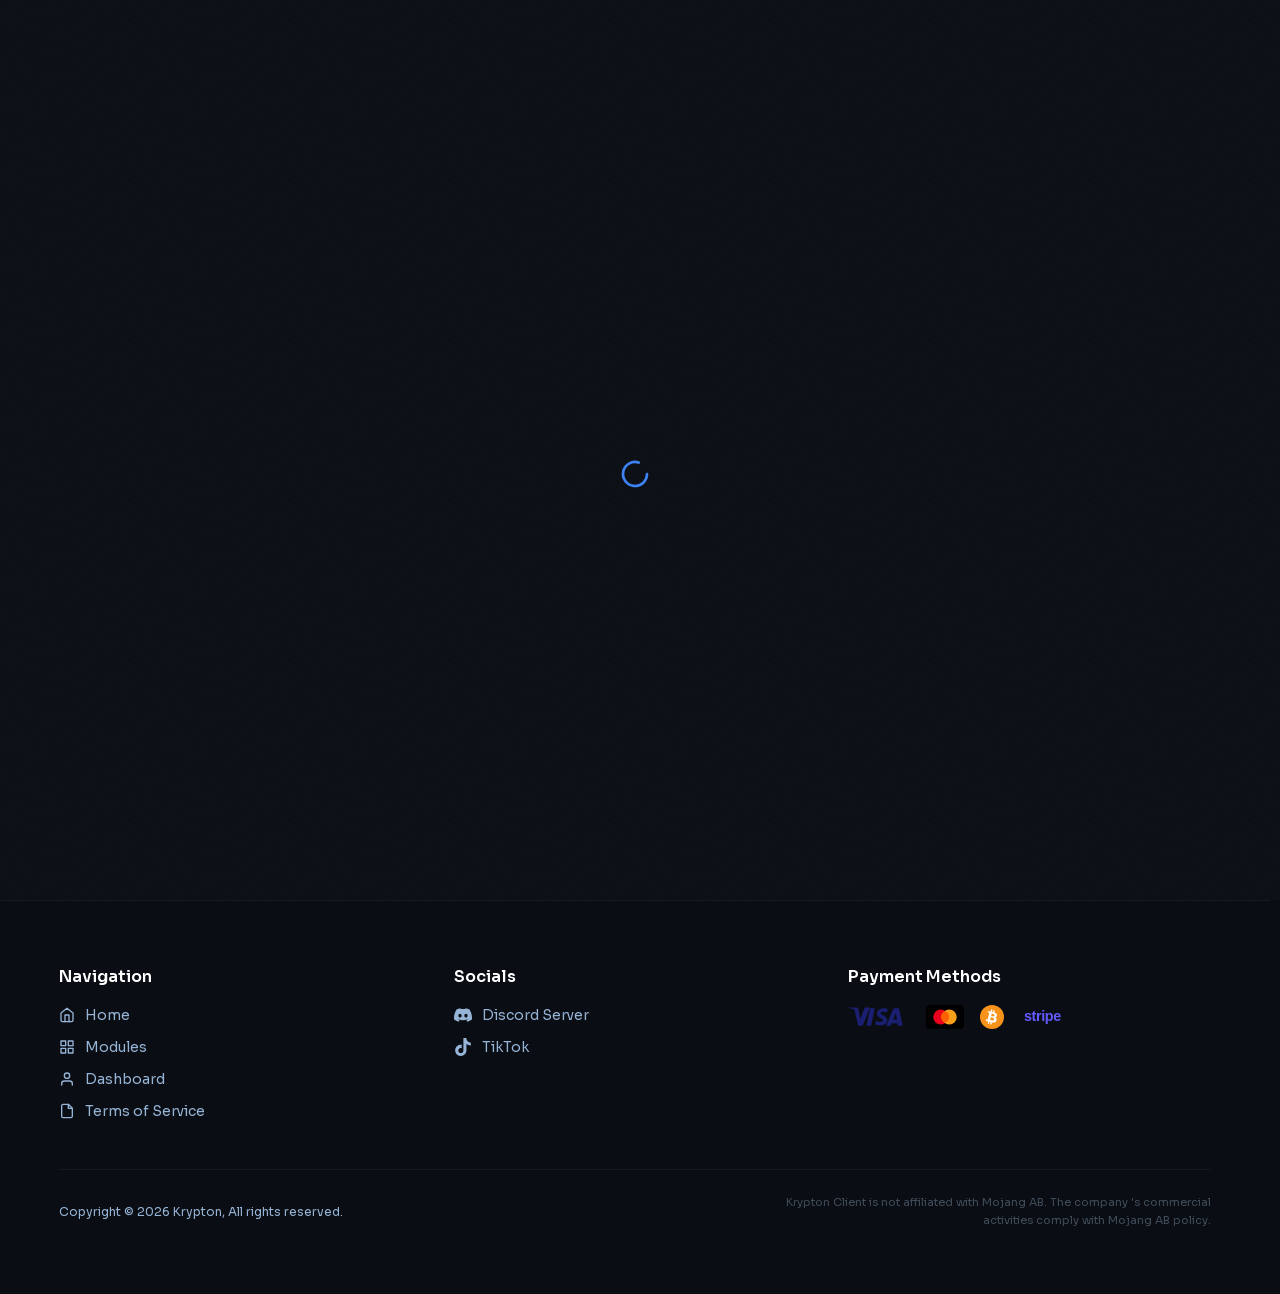
==== commit 2d58d511: "Fix dashboard loading" ====
--- a/dashboard.html
+++ b/dashboard.html
@@ -1,19 +1,202 @@
-<!doctype html>
+<!DOCTYPE html>
 <html lang="en">
-<head>
-<meta charset="utf-8"><meta name="viewport" content="width=device-width,initial-scale=1">
-<title>Noctium Dashboard</title><link rel="icon" href="/noctiumclient/kr-steel-tile.png">
-<style>
-:root{--bg:#07090d;--card:#0d1118;--card2:#111720;--line:#202630;--muted:#8b94a3;--green:#b7ff3c}*{box-sizing:border-box}body{margin:0;background:radial-gradient(circle at 50% -10%,#b7ff3c12,transparent 35%),var(--bg);color:#fff;font:14px Arial,sans-serif}a{text-decoration:none;color:inherit}.wrap{width:min(1180px,calc(100% - 28px));margin:auto}.top{height:74px;position:sticky;top:0;z-index:5;background:#07090de8;border-bottom:1px solid var(--line);backdrop-filter:blur(15px)}.topin{height:100%;display:flex;align-items:center;justify-content:space-between}.brand{display:flex;align-items:center;gap:11px;font-weight:700;font-size:18px}.brand img{width:40px}.nav{display:flex;gap:8px}.nav a{padding:9px 12px;color:var(--muted);border-radius:9px}.nav a:hover,.nav .on{color:#fff;background:#ffffff09}.avatar{width:38px;height:38px;border:1px solid var(--line);border-radius:50%;display:grid;place-items:center;color:var(--muted)}main{padding:48px 0 75px}.hero{display:flex;align-items:end;justify-content:space-between;gap:25px;margin-bottom:28px}.eyebrow{color:var(--green);font-size:11px;font-weight:800;letter-spacing:.14em;text-transform:uppercase;margin-bottom:9px}h1{font-size:44px;letter-spacing:-.04em;margin:0}.sub{color:var(--muted);margin:10px 0 0}.btn{display:inline-flex;align-items:center;justify-content:center;padding:11px 16px;border-radius:10px;border:1px solid var(--line);background:var(--card2);font-weight:700}.btn.green{background:var(--green);border-color:var(--green);color:#07090d}.btn.discord{background:#5865f2;border-color:#5865f2}.disabled{opacity:.72}.grid{display:grid;gap:18px}.stats{grid-template-columns:repeat(4,1fr)}.two{grid-template-columns:1.4fr 1fr;margin-top:18px}.card{background:linear-gradient(#ffffff06,#ffffff02);border:1px solid var(--line);border-radius:16px;padding:22px;box-shadow:0 18px 50px #0002}.label{color:var(--muted);font-size:12px;margin-bottom:12px}.value{font-size:25px;font-weight:800}.small{font-size:12px;color:#697383;margin-top:6px}.title{display:flex;justify-content:space-between;align-items:center;margin-bottom:18px}.title h2{margin:0;font-size:18px}.title span{font-size:12px;color:var(--muted)}.row{display:flex;align-items:center;justify-content:space-between;gap:15px;padding:16px 0;border-bottom:1px solid var(--line)}.row:first-of-type{padding-top:0}.row:last-of-type{border:0;padding-bottom:0}.left{display:flex;align-items:center;gap:13px}.ico{width:38px;height:38px;border-radius:10px;display:grid;place-items:center;background:#b7ff3c14;color:var(--green);font-weight:900}.pill{font-size:10px;font-weight:800;color:var(--green);background:#b7ff3c18;padding:5px 9px;border-radius:999px}.review{padding:15px 0;border-bottom:1px solid var(--line)}.review:last-child{border:0;padding-bottom:0}.rhead{display:flex;justify-content:space-between;margin-bottom:7px;font-weight:700}.stars{color:var(--green);letter-spacing:2px}.review p{margin:0;color:var(--muted);line-height:1.55}.profile{margin-top:18px}.profilebox{display:flex;align-items:center;justify-content:space-between;gap:18px}.userinfo{display:flex;align-items:center;gap:14px}.pico{width:52px;height:52px;border-radius:14px;background:var(--card2);border:1px solid var(--line);display:grid;place-items:center;color:var(--muted);font-weight:800}.note{font-size:11px;color:#697383;line-height:1.5;margin:12px 0 0}footer{border-top:1px solid var(--line);padding:30px 0 40px;color:var(--muted);font-size:12px}.foot{display:flex;justify-content:space-between;gap:20px}@media(max-width:850px){.stats{grid-template-columns:1fr 1fr}.two{grid-template-columns:1fr}.nav{display:none}.hero{align-items:flex-start;flex-direction:column}}@media(max-width:520px){h1{font-size:34px}.stats{gap:10px}.card{padding:17px}.profilebox{align-items:flex-start;flex-direction:column}.foot{flex-direction:column}}
-</style></head>
-<body>
-<header class="top"><div class="wrap topin"><a class="brand" href="/noctiumclient/index.html"><img src="/noctiumclient/kr-steel.svg" alt="Noctium"><span>Noctium Client</span></a><nav class="nav"><a href="/noctiumclient/index.html">Home</a><a href="/noctiumclient/features.html">Modules</a><a class="on" href="#downloads">Dashboard</a><a href="#reviews">Reviews</a></nav><a class="avatar" href="#profile" aria-label="Profile">?</a></div></header>
-<main class="wrap">
-<section class="hero"><div><div class="eyebrow">Client Dashboard</div><h1>Welcome back.</h1><p class="sub">Your Noctium Client overview, downloads and profile.</p></div><a class="btn green disabled" href="#downloads">↓&nbsp; Download Client</a></section>
-<section class="grid stats"><div class="card"><div class="label">Account status</div><div class="value">Active</div><div class="small">No account connected</div></div><div class="card"><div class="label">Client version</div><div class="value">1.0.0</div><div class="small">Fabric 1.21.11</div></div><div class="card"><div class="label">Modules</div><div class="value">80+</div><div class="small">Built for DonutSMP</div></div><div class="card"><div class="label">License</div><div class="value">Lifetime</div><div class="small">Static preview</div></div></section>
-<section class="grid two"><div class="card" id="downloads"><div class="title"><h2>Downloads</h2><span>Available releases</span></div><div class="row"><div class="left"><div class="ico">↓</div><div><b>Noctium Client</b><div class="small">Latest stable • Fabric 1.21.11</div></div></div><span class="pill">READY</span></div><div class="row"><div class="left"><div class="ico">◆</div><div><b>Launcher Setup</b><div class="small">Windows launcher package</div></div></div><span class="pill">READY</span></div><p class="note">Download controls are visual placeholders for now. No files or account actions are connected.</p></div>
-<div class="card"><div class="title"><h2>License</h2><span>Account</span></div><div class="row"><div><b>Noctium Lifetime</b><div class="small">Unlimited access</div></div><span class="pill">ACTIVE</span></div><p class="note">License information will be connected later.</p></div></section>
-<section class="card" id="reviews" style="margin-top:18px"><div class="title"><h2>Reviews</h2><span>Community feedback</span></div><div class="review"><div class="rhead"><span>Noctium user</span><span class="stars">★★★★★</span></div><p>Clean client, simple dashboard and everything is easy to find.</p></div><div class="review"><div class="rhead"><span>DonutSMP player</span><span class="stars">★★★★★</span></div><p>The module layout makes it quick to see what is included.</p></div><div class="review"><div class="rhead"><span>Community member</span><span class="stars">★★★★☆</span></div><p>Nice dark design and the dashboard feels straightforward.</p></div></section>
-<section class="card profile" id="profile"><div class="title"><h2>Profile</h2><span>Discord account</span></div><div class="profilebox"><div class="userinfo"><div class="pico">?</div><div><b>Not signed in</b><div class="small">Connect your Discord account to access your profile.</div></div></div><a class="btn discord disabled" href="#profile">◉&nbsp; Sign in with Discord</a></div><p class="note">Discord OAuth is not connected yet; the button is a visual placeholder only.</p></section>
-</main><footer><div class="wrap foot"><span>© 2026 Noctium, All rights reserved.</span><span>Noctium Client is not affiliated with Mojang AB.</span></div></footer>
-</body></html>+    <head>
+        <meta charSet="utf-8"/>
+        <meta name="viewport" content="width=device-width, initial-scale=1"/>
+        <link rel="preload" href="/_next/static/media/6bd983bd58a87a3d-s.p.0h108oidc_0fm.woff2" as="font" crossorigin="" type="font/woff2"/>
+        <link rel="preload" as="image" href="/kr-steel.svg"/>
+        <link rel="preload" as="image" href="/icons/visa.svg"/>
+        <link rel="preload" as="image" href="/icons/mastercard.svg"/>
+        <link rel="preload" as="image" href="/icons/bitcoin.svg"/>
+        <link rel="preload" as="image" href="/icons/stripe.svg"/>
+        <link rel="stylesheet" href="/_next/static/chunks/0y4tz22vdz5qh.css" data-precedence="next"/>
+        <link rel="preload" as="script" fetchPriority="low" href="/_next/static/chunks/16i90eio_ss7o.js"/>
+        <script src="/_next/static/chunks/0dgq26a5_oy.a.js" async=""></script>
+        <script src="/_next/static/chunks/0hstpqahkt253.js" async=""></script>
+        <script src="/_next/static/chunks/0nf3xs2vgg7e8.js" async=""></script>
+        <script src="/_next/static/chunks/turbopack-0or26_04ov1yc.js" async=""></script>
+        <script src="/_next/static/chunks/0vei1itll_mf_.js" async=""></script>
+        <script src="/_next/static/chunks/0n4z.7yu76je-.js" async=""></script>
+        <script src="/_next/static/chunks/0-fohvw7kibhr.js" async=""></script>
+        <script src="/_next/static/chunks/0ab.iqwuq96m6.js" async=""></script>
+        <script src="/_next/static/chunks/0e1-m3.u7gcv9.js" async=""></script>
+        <script src="/_next/static/chunks/11p_iv4fzs7cj.js" async=""></script>
+        <script src="/_next/static/chunks/01x0_4642ey3c.js" async=""></script>
+        <script src="/_next/static/chunks/0un6n2~vt0q7l.js" async=""></script>
+        <meta name="next-size-adjust" content=""/>
+        <link rel="preconnect" href="https://www.youtube.com"/>
+        <link rel="preconnect" href="https://www.google.com"/>
+        <title>Krypton | DonutSMP Client</title>
+        <meta name="description" content="Krypton - 80+ module client built for DonutSMP. Fabric 1.21.11."/>
+        <meta property="og:title" content="Krypton | DonutSMP Client"/>
+        <meta property="og:description" content="80+ module client built for DonutSMP. Undetected. Fabric 1.21.11."/>
+        <meta property="og:url" content="https://kryptonclient.org"/>
+        <meta property="og:site_name" content="Krypton"/>
+        <meta property="og:image" content="https://kryptonclient.org/kr-steel-tile.png"/>
+        <meta property="og:type" content="website"/>
+        <meta name="twitter:card" content="summary"/>
+        <meta name="twitter:title" content="Krypton | DonutSMP Client"/>
+        <meta name="twitter:description" content="80+ module client built for DonutSMP. Undetected. Fabric 1.21.11."/>
+        <meta name="twitter:image" content="https://kryptonclient.org/kr-steel-tile.png"/>
+        <link rel="icon" href="/kr-steel-tile.png"/>
+        <script src="/_next/static/chunks/03~yq9q893hmn.js" noModule=""></script>
+    </head>
+    <body class="sora_747af0f1-module__uA9iQa__variable antialiased">
+        <div hidden="">
+        <!--$-->
+        <!--/$-->
+        </div>
+        <nav class="fixed top-0 left-0 right-0 z-50 transition-all duration-300 bg-transparent" style="transform:translateY(-100px)">
+            <div class="max-w-7xl mx-auto px-6 h-20 flex items-center justify-between">
+                <a class="flex items-center gap-3" href="/">
+                    <img alt="Krypton" width="48" height="31" decoding="async" data-nimg="1" style="color:transparent" src="/kr-steel.svg"/>
+                    <span class="text-white font-semibold text-lg">Krypton Client</span>
+                </a>
+                <div class="hidden md:flex items-center gap-8">
+                    <a href="/" class="text-sm transition-colors duration-200 text-muted hover:text-white">Home</a>
+                    <a href="/features" class="text-sm transition-colors duration-200 text-muted hover:text-white">Modules</a>
+                    <a href="/#pricing" class="text-sm transition-colors duration-200 text-muted hover:text-white">Pricing</a>
+                    <a href="/#reviews" class="text-sm transition-colors duration-200 text-muted hover:text-white">Reviews</a>
+                </div>
+                <div class="hidden md:flex items-center gap-1">
+                    <div class="relative">
+                        <button class="flex items-center gap-2 px-3 py-2 text-muted text-sm hover:text-white transition-colors duration-200">
+                            <svg xmlns="http://www.w3.org/2000/svg" width="16" height="16" viewBox="0 0 24 24" fill="none" stroke="currentColor" stroke-width="2" stroke-linecap="round" stroke-linejoin="round" class="lucide lucide-globe" aria-hidden="true">
+                                <circle cx="12" cy="12" r="10"></circle>
+                                <path d="M12 2a14.5 14.5 0 0 0 0 20 14.5 14.5 0 0 0 0-20"></path>
+                                <path d="M2 12h20"></path>
+                            </svg>
+                            <span>EN</span>
+                            <svg xmlns="http://www.w3.org/2000/svg" width="14" height="14" viewBox="0 0 24 24" fill="none" stroke="currentColor" stroke-width="2" stroke-linecap="round" stroke-linejoin="round" class="lucide lucide-chevron-down transition-transform duration-200" aria-hidden="true">
+                                <path d="m6 9 6 6 6-6"></path>
+                            </svg>
+                        </button>
+                    </div>
+                    <a href="/dashboard" class="px-5 py-2 rounded-full text-sm font-semibold bg-primary text-black hover:bg-primary-light transition-all duration-200">Log in</a>
+                </div>
+                <button class="md:hidden text-white" aria-label="Open menu">
+                    <svg xmlns="http://www.w3.org/2000/svg" width="24" height="24" viewBox="0 0 24 24" fill="none" stroke="currentColor" stroke-width="2" stroke-linecap="round" stroke-linejoin="round" class="lucide lucide-menu" aria-hidden="true">
+                        <path d="M4 5h16"></path>
+                        <path d="M4 12h16"></path>
+                        <path d="M4 19h16"></path>
+                    </svg>
+                </button>
+            </div>
+        </nav>
+        <main class="pt-32 pb-20 px-6 min-h-screen flex items-center justify-center">
+            <svg xmlns="http://www.w3.org/2000/svg" width="32" height="32" viewBox="0 0 24 24" fill="none" stroke="currentColor" stroke-width="2" stroke-linecap="round" stroke-linejoin="round" class="lucide lucide-loader-circle text-primary animate-spin" aria-hidden="true">
+                <path d="M21 12a9 9 0 1 1-6.219-8.56"></path>
+            </svg>
+        </main>
+        <footer class="border-t border-white/5 py-16 px-6">
+            <div class="max-w-6xl mx-auto">
+                <div class="grid grid-cols-1 md:grid-cols-3 gap-12 md:gap-8">
+                    <div>
+                        <h4 class="text-white font-semibold mb-4">Navigation</h4>
+                        <ul class="space-y-3">
+                            <li>
+                                <a href="/" class="text-muted text-sm hover:text-white transition-colors flex items-center gap-2.5">
+                                    <svg width="16" height="16" viewBox="0 0 24 24" fill="none" stroke="currentColor" stroke-width="2" stroke-linecap="round" stroke-linejoin="round" class="shrink-0">
+                                        <path d="M3 9l9-7 9 7v11a2 2 0 0 1-2 2H5a2 2 0 0 1-2-2z"></path>
+                                        <polyline points="9 22 9 12 15 12 15 22"></polyline>
+                                    </svg>
+                                    Home
+                                </a>
+                            </li>
+                            <li>
+                                <a href="/features" class="text-muted text-sm hover:text-white transition-colors flex items-center gap-2.5">
+                                    <svg width="16" height="16" viewBox="0 0 24 24" fill="none" stroke="currentColor" stroke-width="2" stroke-linecap="round" stroke-linejoin="round" class="shrink-0">
+                                        <rect x="3" y="3" width="7" height="7"></rect>
+                                        <rect x="14" y="3" width="7" height="7"></rect>
+                                        <rect x="3" y="14" width="7" height="7"></rect>
+                                        <rect x="14" y="14" width="7" height="7"></rect>
+                                    </svg>
+                                    Modules
+                                </a>
+                            </li>
+                            <li>
+                                <a href="/dashboard" class="text-muted text-sm hover:text-white transition-colors flex items-center gap-2.5">
+                                    <svg width="16" height="16" viewBox="0 0 24 24" fill="none" stroke="currentColor" stroke-width="2" stroke-linecap="round" stroke-linejoin="round" class="shrink-0">
+                                        <path d="M20 21v-2a4 4 0 0 0-4-4H8a4 4 0 0 0-4 4v2"></path>
+                                        <circle cx="12" cy="7" r="4"></circle>
+                                    </svg>
+                                    Dashboard
+                                </a>
+                            </li>
+                            <li>
+                                <a href="/terms" class="text-muted text-sm hover:text-white transition-colors flex items-center gap-2.5">
+                                    <svg width="16" height="16" viewBox="0 0 24 24" fill="none" stroke="currentColor" stroke-width="2" stroke-linecap="round" stroke-linejoin="round" class="shrink-0">
+                                        <path d="M14 2H6a2 2 0 0 0-2 2v16a2 2 0 0 0 2 2h12a2 2 0 0 0 2-2V8z"></path>
+                                        <polyline points="14 2 14 8 20 8"></polyline>
+                                    </svg>
+                                    Terms of Service
+                                </a>
+                            </li>
+                        </ul>
+                    </div>
+                    <div>
+                        <h4 class="text-white font-semibold mb-4">Socials</h4>
+                        <ul class="space-y-3">
+                            <li>
+                                <a href="https://discord.gg/kryptonofficial" target="_blank" rel="noopener noreferrer" class="flex items-center gap-2.5 w-fit text-muted text-sm hover:text-white transition-colors">
+                                    <svg width="18" height="18" viewBox="0 0 24 24" fill="currentColor" class="shrink-0">
+                                        <path d="M20.317 4.37a19.791 19.791 0 0 0-4.885-1.515.074.074 0 0 0-.079.037c-.21.375-.444.864-.608 1.25a18.27 18.27 0 0 0-5.487 0 12.64 12.64 0 0 0-.617-1.25.077.077 0 0 0-.079-.037A19.736 19.736 0 0 0 3.677 4.37a.07.07 0 0 0-.032.027C.533 9.046-.32 13.58.099 18.057a.082.082 0 0 0 .031.057 19.9 19.9 0 0 0 5.993 3.03.078.078 0 0 0 .084-.028c.462-.63.874-1.295 1.226-1.994a.076.076 0 0 0-.041-.106 13.107 13.107 0 0 1-1.872-.892.077.077 0 0 1-.008-.128 10.2 10.2 0 0 0 .372-.292.074.074 0 0 1 .077-.01c3.928 1.793 8.18 1.793 12.062 0a.074.074 0 0 1 .078.01c.12.098.246.198.373.292a.077.077 0 0 1-.006.127 12.299 12.299 0 0 1-1.873.892.077.077 0 0 0-.041.107c.36.698.772 1.362 1.225 1.993a.076.076 0 0 0 .084.028 19.839 19.839 0 0 0 6.002-3.03.077.077 0 0 0 .032-.054c.5-5.177-.838-9.674-3.549-13.66a.061.061 0 0 0-.031-.03zM8.02 15.33c-1.183 0-2.157-1.085-2.157-2.419 0-1.333.956-2.419 2.157-2.419 1.21 0 2.176 1.096 2.157 2.42 0 1.333-.956 2.418-2.157 2.418zm7.975 0c-1.183 0-2.157-1.085-2.157-2.419 0-1.333.956-2.419 2.157-2.419 1.21 0 2.176 1.096 2.157 2.42 0 1.333-.947 2.418-2.157 2.418z"></path>
+                                    </svg>
+                                    Discord Server
+                                </a>
+                            </li>
+                            <li>
+                                <a href="https://www.tiktok.com/@_weaknessss" target="_blank" rel="noopener noreferrer" class="flex items-center gap-2.5 w-fit text-muted text-sm hover:text-white transition-colors">
+                                    <svg width="18" height="18" viewBox="0 0 24 24" fill="currentColor" class="shrink-0">
+                                        <path d="M12.525.02c1.31-.02 2.61-.01 3.91-.02.08 1.53.63 3.09 1.75 4.17 1.12 1.11 2.7 1.62 4.24 1.79v4.03c-1.44-.05-2.89-.35-4.2-.97-.57-.26-1.1-.59-1.62-.93-.01 2.92.01 5.84-.02 8.75-.08 1.4-.54 2.79-1.35 3.94-1.31 1.92-3.58 3.17-5.91 3.21-1.43.08-2.86-.31-4.08-1.03-2.02-1.19-3.44-3.37-3.65-5.71-.02-.5-.03-1-.01-1.49.18-1.9 1.12-3.72 2.58-4.96 1.66-1.44 3.98-2.13 6.15-1.72.02 1.48-.04 2.96-.04 4.44-.99-.32-2.15-.23-3.02.37-.63.41-1.11 1.04-1.36 1.75-.21.51-.15 1.07-.14 1.61.24 1.64 1.82 3.02 3.5 2.87 1.12-.01 2.19-.66 2.77-1.61.19-.33.4-.67.41-1.06.1-1.79.06-3.57.07-5.36.01-4.03-.01-8.05.02-12.07z"></path>
+                                    </svg>
+                                    TikTok
+                                </a>
+                            </li>
+                        </ul>
+                    </div>
+                    <div>
+                        <h4 class="text-white font-semibold mb-4">Payment Methods</h4>
+                        <div class="flex items-center gap-4">
+                            <img src="/icons/visa.svg" alt="Visa" class="h-5 w-auto"/>
+                            <img src="/icons/mastercard.svg" alt="Mastercard" class="h-6 w-auto rounded-sm"/>
+                            <img src="/icons/bitcoin.svg" alt="Bitcoin" class="h-6 w-auto"/>
+                            <img src="/icons/stripe.svg" alt="Stripe" class="h-5 w-auto"/>
+                        </div>
+                    </div>
+                </div>
+                <div class="h-px bg-white/5 mt-12 mb-6"></div>
+                <div class="flex flex-col sm:flex-row sm:items-center sm:justify-between gap-3">
+                    <p class="text-muted text-xs text-center sm:text-left shrink-0">Copyright © 
+                    <!-- -->
+                    2026
+                    <!-- -->
+                    <!-- -->
+                    Krypton, All rights reserved.</p>
+                    <p class="text-muted/40 text-[11px] leading-relaxed text-center sm:text-right sm:max-w-md">Krypton Client is not affiliated with Mojang AB. The company &#x27;s commercial activities comply with Mojang AB policy.</p>
+                </div>
+            </div>
+        </footer>
+        <!--$-->
+        <!--/$-->
+        <script src="/_next/static/chunks/16i90eio_ss7o.js" id="_R_" async=""></script>
+        <script>
+            (self.__next_f = self.__next_f || []).push([0])
+        </script>
+        <script>
+            self.__next_f.push([1, "1:\"$Sreact.fragment\"\n2:I[81917,[\"/_next/static/chunks/0vei1itll_mf_.js\",\"/_next/static/chunks/0n4z.7yu76je-.js\",\"/_next/static/chunks/0-fohvw7kibhr.js\"],\"LanguageProvider\"]\n3:I[39756,[\"/_next/static/chunks/0vei1itll_mf_.js\",\"/_next/static/chunks/0n4z.7yu76je-.js\",\"/_next/static/chunks/0-fohvw7kibhr.js\"],\"default\"]\n4:I[37457,[\"/_next/static/chunks/0vei1itll_mf_.js\",\"/_next/static/chunks/0n4z.7yu76je-.js\",\"/_next/static/chunks/0-fohvw7kibhr.js\"],\"default\"]\n5:I[29306,[\"/_next/static/chunks/0vei1itll_mf_.js\",\"/_next/static/chunks/0n4z.7yu76je-.js\",\"/_next/static/chunks/0-fohvw7kibhr.js\",\"/_next/static/chunks/0ab.iqwuq96m6.js\"],\"default\"]\n6:I[90715,[\"/_next/static/chunks/0vei1itll_mf_.js\",\"/_next/static/chunks/0n4z.7yu76je-.js\",\"/_next/static/chunks/0-fohvw7kibhr.js\"],\"default\"]\n7:I[1852,[\"/_next/static/chunks/0vei1itll_mf_.js\",\"/_next/static/chunks/0n4z.7yu76je-.js\",\"/_next/static/chunks/0-fohvw7kibhr.js\"],\"default\"]\n8:I[47257,[\"/_next/static/chunks/0vei1itll_mf_.js\",\"/_next/static/chunks/0n4z.7yu76je-.js\",\"/_next/static/chunks/0-fohvw7kibhr.js\"],\"ClientPageRoot\"]\n9:I[30257,[\"/_next/static/chunks/0vei1itll_mf_.js\",\"/_next/static/chunks/0n4z.7yu76je-.js\",\"/_next/static/chunks/0-fohvw7kibhr.js\",\"/_next/static/chunks/0e1-m3.u7gcv9.js\",\"/_next/static/chunks/11p_iv4fzs7cj.js\",\"/_next/static/chunks/01x0_4642ey3c.js\",\"/_next/static/chunks/0un6n2~vt0q7l.js\"],\"default\"]\nc:I[97367,[\"/_next/static/chunks/0vei1itll_mf_.js\",\"/_next/static/chunks/0n4z.7yu76je-.js\",\"/_next/static/chunks/0-fohvw7kibhr.js\"],\"OutletBoundary\"]\nd:\"$Sreact.suspense\"\n10:I[97367,[\"/_next/static/chunks/0vei1itll_mf_.js\",\"/_next/static/chunks/0n4z.7yu76je-.js\",\"/_next/static/chunks/0-fohvw7kibhr.js\"],\"ViewportBoundary\"]\n12:I[97367,[\"/_next/static/chunks/0vei1itll_mf_.js\",\"/_next/static/chunks/0n4z.7yu76je-.js\",\"/_next/static/chunks/0-fohvw7kibhr.js\"],\"MetadataBoundary\"]\n14:I[68027,[\"/_next/static/chunks/0vei1itll_mf_.js\",\"/_next/static/chunks/0n4z.7yu76je-.js\",\"/_next/static/chunks/0-fohvw7kibhr.js\"],\"default\",1]\n:HL[\"/_next/static/chunks/0y4tz22vdz5qh.css\",\"style\"]\n:HL[\"/_next/static/media/6bd983bd58a87a3d-s.p.0h108oidc_0fm.woff2\",\"font\",{\"crossOrigin\":\"\",\"type\":\"font/woff2\"}]\n"])
+        </script>
+        <script>
+            self.__next_f.push([1, "0:{\"P\":null,\"c\":[\"\",\"dashboard\"],\"q\":\"\",\"i\":false,\"f\":[[[\"\",{\"children\":[\"dashboard\",{\"children\":[\"__PAGE__\",{}]}]},\"$undefined\",\"$undefined\",16],[[\"$\",\"$1\",\"c\",{\"children\":[[[\"$\",\"link\",\"0\",{\"rel\":\"stylesheet\",\"href\":\"/_next/static/chunks/0y4tz22vdz5qh.css\",\"precedence\":\"next\",\"crossOrigin\":\"$undefined\",\"nonce\":\"$undefined\"}],[\"$\",\"script\",\"script-0\",{\"src\":\"/_next/static/chunks/0vei1itll_mf_.js\",\"async\":true,\"nonce\":\"$undefined\"}],[\"$\",\"script\",\"script-1\",{\"src\":\"/_next/static/chunks/0n4z.7yu76je-.js\",\"async\":true,\"nonce\":\"$undefined\"}],[\"$\",\"script\",\"script-2\",{\"src\":\"/_next/static/chunks/0-fohvw7kibhr.js\",\"async\":true,\"nonce\":\"$undefined\"}]],[\"$\",\"html\",null,{\"lang\":\"en\",\"children\":[[\"$\",\"head\",null,{\"children\":[[\"$\",\"link\",null,{\"rel\":\"preconnect\",\"href\":\"https://www.youtube.com\"}],[\"$\",\"link\",null,{\"rel\":\"preconnect\",\"href\":\"https://www.google.com\"}]]}],[\"$\",\"body\",null,{\"className\":\"sora_747af0f1-module__uA9iQa__variable antialiased\",\"children\":[\"$\",\"$L2\",null,{\"children\":[[\"$\",\"$L3\",null,{\"parallelRouterKey\":\"children\",\"error\":\"$undefined\",\"errorStyles\":\"$undefined\",\"errorScripts\":\"$undefined\",\"template\":[\"$\",\"$L4\",null,{}],\"templateStyles\":\"$undefined\",\"templateScripts\":\"$undefined\",\"notFound\":[[\"$\",\"$L5\",null,{}],[]],\"forbidden\":\"$undefined\",\"unauthorized\":\"$undefined\"}],[\"$\",\"$L6\",null,{}],[\"$\",\"$L7\",null,{}]]}]}]]}]]}],{\"children\":[[\"$\",\"$1\",\"c\",{\"children\":[null,[\"$\",\"$L3\",null,{\"parallelRouterKey\":\"children\",\"error\":\"$undefined\",\"errorStyles\":\"$undefined\",\"errorScripts\":\"$undefined\",\"template\":[\"$\",\"$L4\",null,{}],\"templateStyles\":\"$undefined\",\"templateScripts\":\"$undefined\",\"notFound\":\"$undefined\",\"forbidden\":\"$undefined\",\"unauthorized\":\"$undefined\"}]]}],{\"children\":[[\"$\",\"$1\",\"c\",{\"children\":[[\"$\",\"$L8\",null,{\"Component\":\"$9\",\"serverProvidedParams\":{\"searchParams\":{},\"params\":{},\"promises\":[\"$@a\",\"$@b\"]}}],[[\"$\",\"script\",\"script-0\",{\"src\":\"/_next/static/chunks/0e1-m3.u7gcv9.js\",\"async\":true,\"nonce\":\"$undefined\"}],[\"$\",\"script\",\"script-1\",{\"src\":\"/_next/static/chunks/11p_iv4fzs7cj.js\",\"async\":true,\"nonce\":\"$undefined\"}],[\"$\",\"script\",\"script-2\",{\"src\":\"/_next/static/chunks/01x0_4642ey3c.js\",\"async\":true,\"nonce\":\"$undefined\"}],[\"$\",\"script\",\"script-3\",{\"src\":\"/_next/static/chunks/0un6n2~vt0q7l.js\",\"async\":true,\"nonce\":\"$undefined\"}]],[\"$\",\"$Lc\",null,{\"children\":[\"$\",\"$d\",null,{\"name\":\"Next.MetadataOutlet\",\"children\":\"$@e\"}]}]]}],{},null,false,null]},null,false,\"$@f\"]},null,false,null],[\"$\",\"$1\",\"h\",{\"children\":[null,[\"$\",\"$L10\",null,{\"children\":\"$L11\"}],[\"$\",\"div\",null,{\"hidden\":true,\"children\":[\"$\",\"$L12\",null,{\"children\":[\"$\",\"$d\",null,{\"name\":\"Next.Metadata\",\"children\":\"$L13\"}]}]}],[\"$\",\"meta\",null,{\"name\":\"next-size-adjust\",\"content\":\"\"}]]}],false]],\"m\":\"$undefined\",\"G\":[\"$14\",[[\"$\",\"link\",\"0\",{\"rel\":\"stylesheet\",\"href\":\"/_next/static/chunks/0y4tz22vdz5qh.css\",\"precedence\":\"next\",\"crossOrigin\":\"$undefined\",\"nonce\":\"$undefined\"}]]],\"S\":true,\"h\":null,\"s\":\"$undefined\",\"l\":\"$undefined\",\"p\":\"$undefined\",\"d\":\"$undefined\",\"b\":\"6TfeaVCP6ieImeX4STEZn\"}\n"])
+        </script>
+        <script>
+            self.__next_f.push([1, "15:[]\nf:\"$W15\"\na:{}\nb:\"$0:f:0:1:1:children:1:children:0:props:children:0:props:serverProvidedParams:params\"\n"])
+        </script>
+        <script>
+            self.__next_f.push([1, "11:[[\"$\",\"meta\",\"0\",{\"charSet\":\"utf-8\"}],[\"$\",\"meta\",\"1\",{\"name\":\"viewport\",\"content\":\"width=device-width, initial-scale=1\"}]]\n"])
+        </script>
+        <script>
+            self.__next_f.push([1, "16:I[27201,[\"/_next/static/chunks/0vei1itll_mf_.js\",\"/_next/static/chunks/0n4z.7yu76je-.js\",\"/_next/static/chunks/0-fohvw7kibhr.js\"],\"IconMark\"]\ne:null\n13:[[\"$\",\"title\",\"0\",{\"children\":\"Krypton | DonutSMP Client\"}],[\"$\",\"meta\",\"1\",{\"name\":\"description\",\"content\":\"Krypton - 80+ module client built for DonutSMP. Fabric 1.21.11.\"}],[\"$\",\"meta\",\"2\",{\"property\":\"og:title\",\"content\":\"Krypton | DonutSMP Client\"}],[\"$\",\"meta\",\"3\",{\"property\":\"og:description\",\"content\":\"80+ module client built for DonutSMP. Undetected. Fabric 1.21.11.\"}],[\"$\",\"meta\",\"4\",{\"property\":\"og:url\",\"content\":\"https://kryptonclient.org\"}],[\"$\",\"meta\",\"5\",{\"property\":\"og:site_name\",\"content\":\"Krypton\"}],[\"$\",\"meta\",\"6\",{\"property\":\"og:image\",\"content\":\"https://kryptonclient.org/kr-steel-tile.png\"}],[\"$\",\"meta\",\"7\",{\"property\":\"og:type\",\"content\":\"website\"}],[\"$\",\"meta\",\"8\",{\"name\":\"twitter:card\",\"content\":\"summary\"}],[\"$\",\"meta\",\"9\",{\"name\":\"twitter:title\",\"content\":\"Krypton | DonutSMP Client\"}],[\"$\",\"meta\",\"10\",{\"name\":\"twitter:description\",\"content\":\"80+ module client built for DonutSMP. Undetected. Fabric 1.21.11.\"}],[\"$\",\"meta\",\"11\",{\"name\":\"twitter:image\",\"content\":\"https://kryptonclient.org/kr-steel-tile.png\"}],[\"$\",\"link\",\"12\",{\"rel\":\"icon\",\"href\":\"/kr-steel-tile.png\"}],[\"$\",\"$L16\",\"13\",{}]]\n"])
+        </script>
+    </body>
+</html>
--- a/_next/static/chunks/0y4tz22vdz5qh.css
+++ b/_next/static/chunks/0y4tz22vdz5qh.css
@@ -0,0 +1,2 @@
+@font-face{font-family:Sora;font-style:normal;font-weight:400;font-display:swap;src:url(../media/3dbe685087e51055-s.1061.lg1_d_4b.woff2)format("woff2");unicode-range:U+100-2BA,U+2BD-2C5,U+2C7-2CC,U+2CE-2D7,U+2DD-2FF,U+304,U+308,U+329,U+1D00-1DBF,U+1E00-1E9F,U+1EF2-1EFF,U+2020,U+20A0-20AB,U+20AD-20C0,U+2113,U+2C60-2C7F,U+A720-A7FF}@font-face{font-family:Sora;font-style:normal;font-weight:400;font-display:swap;src:url(../media/6bd983bd58a87a3d-s.p.0h108oidc_0fm.woff2)format("woff2");unicode-range:U+??,U+131,U+152-153,U+2BB-2BC,U+2C6,U+2DA,U+2DC,U+304,U+308,U+329,U+2000-206F,U+20AC,U+2122,U+2191,U+2193,U+2212,U+2215,U+FEFF,U+FFFD}@font-face{font-family:Sora;font-style:normal;font-weight:500;font-display:swap;src:url(../media/3dbe685087e51055-s.1061.lg1_d_4b.woff2)format("woff2");unicode-range:U+100-2BA,U+2BD-2C5,U+2C7-2CC,U+2CE-2D7,U+2DD-2FF,U+304,U+308,U+329,U+1D00-1DBF,U+1E00-1E9F,U+1EF2-1EFF,U+2020,U+20A0-20AB,U+20AD-20C0,U+2113,U+2C60-2C7F,U+A720-A7FF}@font-face{font-family:Sora;font-style:normal;font-weight:500;font-display:swap;src:url(../media/6bd983bd58a87a3d-s.p.0h108oidc_0fm.woff2)format("woff2");unicode-range:U+??,U+131,U+152-153,U+2BB-2BC,U+2C6,U+2DA,U+2DC,U+304,U+308,U+329,U+2000-206F,U+20AC,U+2122,U+2191,U+2193,U+2212,U+2215,U+FEFF,U+FFFD}@font-face{font-family:Sora;font-style:normal;font-weight:600;font-display:swap;src:url(../media/3dbe685087e51055-s.1061.lg1_d_4b.woff2)format("woff2");unicode-range:U+100-2BA,U+2BD-2C5,U+2C7-2CC,U+2CE-2D7,U+2DD-2FF,U+304,U+308,U+329,U+1D00-1DBF,U+1E00-1E9F,U+1EF2-1EFF,U+2020,U+20A0-20AB,U+20AD-20C0,U+2113,U+2C60-2C7F,U+A720-A7FF}@font-face{font-family:Sora;font-style:normal;font-weight:600;font-display:swap;src:url(../media/6bd983bd58a87a3d-s.p.0h108oidc_0fm.woff2)format("woff2");unicode-range:U+??,U+131,U+152-153,U+2BB-2BC,U+2C6,U+2DA,U+2DC,U+304,U+308,U+329,U+2000-206F,U+20AC,U+2122,U+2191,U+2193,U+2212,U+2215,U+FEFF,U+FFFD}@font-face{font-family:Sora;font-style:normal;font-weight:700;font-display:swap;src:url(../media/3dbe685087e51055-s.1061.lg1_d_4b.woff2)format("woff2");unicode-range:U+100-2BA,U+2BD-2C5,U+2C7-2CC,U+2CE-2D7,U+2DD-2FF,U+304,U+308,U+329,U+1D00-1DBF,U+1E00-1E9F,U+1EF2-1EFF,U+2020,U+20A0-20AB,U+20AD-20C0,U+2113,U+2C60-2C7F,U+A720-A7FF}@font-face{font-family:Sora;font-style:normal;font-weight:700;font-display:swap;src:url(../media/6bd983bd58a87a3d-s.p.0h108oidc_0fm.woff2)format("woff2");unicode-range:U+??,U+131,U+152-153,U+2BB-2BC,U+2C6,U+2DA,U+2DC,U+304,U+308,U+329,U+2000-206F,U+20AC,U+2122,U+2191,U+2193,U+2212,U+2215,U+FEFF,U+FFFD}@font-face{font-family:Sora Fallback;src:local(Arial);ascent-override:85.29%;descent-override:25.5%;line-gap-override:0.0%;size-adjust:113.73%}.sora_747af0f1-module__uA9iQa__className{font-family:Sora,Sora Fallback;font-style:normal}.sora_747af0f1-module__uA9iQa__variable{--font-sora:"Sora", "Sora Fallback"}
+@layer properties{@supports (((-webkit-hyphens:none)) and (not (margin-trim:inline))) or ((-moz-orient:inline) and (not (color:rgb(from red r g b)))){*,:before,:after,::backdrop{--tw-translate-x:0;--tw-translate-y:0;--tw-translate-z:0;--tw-rotate-x:initial;--tw-rotate-y:initial;--tw-rotate-z:initial;--tw-skew-x:initial;--tw-skew-y:initial;--tw-space-y-reverse:0;--tw-border-style:solid;--tw-gradient-position:initial;--tw-gradient-from:#0000;--tw-gradient-via:#0000;--tw-gradient-to:#0000;--tw-gradient-stops:initial;--tw-gradient-via-stops:initial;--tw-gradient-from-position:0%;--tw-gradient-via-position:50%;--tw-gradient-to-position:100%;--tw-leading:initial;--tw-font-weight:initial;--tw-tracking:initial;--tw-ordinal:initial;--tw-slashed-zero:initial;--tw-numeric-figure:initial;--tw-numeric-spacing:initial;--tw-numeric-fraction:initial;--tw-shadow:0 0 #0000;--tw-shadow-color:initial;--tw-shadow-alpha:100%;--tw-inset-shadow:0 0 #0000;--tw-inset-shadow-color:initial;--tw-inset-shadow-alpha:100%;--tw-ring-color:initial;--tw-ring-shadow:0 0 #0000;--tw-inset-ring-color:initial;--tw-inset-ring-shadow:0 0 #0000;--tw-ring-inset:initial;--tw-ring-offset-width:0px;--tw-ring-offset-color:#fff;--tw-ring-offset-shadow:0 0 #0000;--tw-outline-style:solid;--tw-blur:initial;--tw-brightness:initial;--tw-contrast:initial;--tw-grayscale:initial;--tw-hue-rotate:initial;--tw-invert:initial;--tw-opacity:initial;--tw-saturate:initial;--tw-sepia:initial;--tw-drop-shadow:initial;--tw-drop-shadow-color:initial;--tw-drop-shadow-alpha:100%;--tw-drop-shadow-size:initial;--tw-backdrop-blur:initial;--tw-backdrop-brightness:initial;--tw-backdrop-contrast:initial;--tw-backdrop-grayscale:initial;--tw-backdrop-hue-rotate:initial;--tw-backdrop-invert:initial;--tw-backdrop-opacity:initial;--tw-backdrop-saturate:initial;--tw-backdrop-sepia:initial;--tw-duration:initial;--tw-ease:initial}}}@layer theme{:root,:host{--font-mono:ui-monospace, SFMono-Regular, Menlo, Monaco, Consolas, "Liberation Mono", "Courier New", monospace;--color-red-300:#ffa3a3;--color-red-400:#ff6568;--color-red-500:#fb2c36;--color-amber-400:#fcbb00;--color-amber-500:#f99c00;--color-yellow-100:#fef9c2;--color-yellow-300:#ffe02a;--color-yellow-400:#fac800;--color-yellow-500:#edb200;--color-green-400:#05df72;--color-green-500:#00c758;--color-emerald-400:#00d294;--color-emerald-500:#00bb7f;--color-zinc-100:#f4f4f5;--color-zinc-900:#18181b;--color-black:#000;--color-white:#fff;--spacing:.25rem;--container-sm:24rem;--container-md:28rem;--container-lg:32rem;--container-xl:36rem;--container-2xl:42rem;--container-3xl:48rem;--container-4xl:56rem;--container-5xl:64rem;--container-6xl:72rem;--container-7xl:80rem;--text-xs:.75rem;--text-xs--line-height:calc(1 / .75);--text-sm:.875rem;--text-sm--line-height:calc(1.25 / .875);--text-base:1rem;--text-base--line-height:calc(1.5 / 1);--text-lg:1.125rem;--text-lg--line-height:calc(1.75 / 1.125);--text-xl:1.25rem;--text-xl--line-height:calc(1.75 / 1.25);--text-2xl:1.5rem;--text-2xl--line-height:calc(2 / 1.5);--text-3xl:1.875rem;--text-3xl--line-height:calc(2.25 / 1.875);--text-4xl:2.25rem;--text-4xl--line-height:calc(2.5 / 2.25);--text-5xl:3rem;--text-5xl--line-height:1;--text-6xl:3.75rem;--text-6xl--line-height:1;--text-7xl:4.5rem;--text-7xl--line-height:1;--font-weight-normal:400;--font-weight-medium:500;--font-weight-semibold:600;--font-weight-bold:700;--font-weight-extrabold:800;--tracking-tight:-.025em;--tracking-wide:.025em;--tracking-wider:.05em;--leading-tight:1.25;--leading-snug:1.375;--leading-relaxed:1.625;--radius-sm:.25rem;--radius-md:.375rem;--radius-lg:.5rem;--radius-xl:.75rem;--radius-2xl:1rem;--radius-3xl:1.5rem;--ease-out:cubic-bezier(0, 0, .2, 1);--ease-in-out:cubic-bezier(.4, 0, .2, 1);--animate-spin:spin 1s linear infinite;--animate-pulse:pulse 2s cubic-bezier(.4, 0, .6, 1) infinite;--blur-sm:8px;--blur-md:12px;--blur-xl:24px;--aspect-video:16 / 9;--default-transition-duration:.15s;--default-transition-timing-function:cubic-bezier(.4, 0, .2, 1);--default-font-family:var(--font-sora);--default-mono-font-family:var(--font-mono)}@supports (color:lab(0% 0 0)){:root,:host{--color-red-300:lab(76.5514% 36.422 15.5335);--color-red-400:lab(63.7053% 60.745 31.3109);--color-red-500:lab(55.4814% 75.0732 48.8528);--color-amber-400:lab(80.1641% 16.6016 99.2089);--color-amber-500:lab(72.7183% 31.8672 97.9407);--color-yellow-100:lab(97.3564% -4.51407 27.344);--color-yellow-300:lab(89.7033% -.480294 84.4917);--color-yellow-400:lab(83.2664% 8.65132 106.895);--color-yellow-500:lab(76.3898% 14.5258 98.4589);--color-green-400:lab(78.503% -64.9265 39.7492);--color-green-500:lab(70.5521% -66.5147 45.8073);--color-emerald-400:lab(75.0771% -60.7313 19.4147);--color-emerald-500:lab(66.9756% -58.27 19.5419);--color-zinc-100:lab(96.1634% .0993311 -.364041);--color-zinc-900:lab(8.30603% .618205 -2.16572)}}}@layer base{*,:after,:before,::backdrop{box-sizing:border-box;border:0 solid;margin:0;padding:0}::file-selector-button{box-sizing:border-box;border:0 solid;margin:0;padding:0}html,:host{-webkit-text-size-adjust:100%;tab-size:4;line-height:1.5;font-family:var(--default-font-family,ui-sans-serif, system-ui, sans-serif, "Apple Color Emoji", "Segoe UI Emoji", "Segoe UI Symbol", "Noto Color Emoji");font-feature-settings:var(--default-font-feature-settings,normal);font-variation-settings:var(--default-font-variation-settings,normal);-webkit-tap-highlight-color:transparent}hr{height:0;color:inherit;border-top-width:1px}abbr:where([title]){-webkit-text-decoration:underline dotted;text-decoration:underline dotted}h1,h2,h3,h4,h5,h6{font-size:inherit;font-weight:inherit}a{color:inherit;-webkit-text-decoration:inherit;-webkit-text-decoration:inherit;-webkit-text-decoration:inherit;-webkit-text-decoration:inherit;text-decoration:inherit}b,strong{font-weight:bolder}code,kbd,samp,pre{font-family:var(--default-mono-font-family,ui-monospace, SFMono-Regular, Menlo, Monaco, Consolas, "Liberation Mono", "Courier New", monospace);font-feature-settings:var(--default-mono-font-feature-settings,normal);font-variation-settings:var(--default-mono-font-variation-settings,normal);font-size:1em}small{font-size:80%}sub,sup{vertical-align:baseline;font-size:75%;line-height:0;position:relative}sub{bottom:-.25em}sup{top:-.5em}table{text-indent:0;border-color:inherit;border-collapse:collapse}:-moz-focusring{outline:auto}progress{vertical-align:baseline}summary{display:list-item}ol,ul,menu{list-style:none}img,svg,video,canvas,audio,iframe,embed,object{vertical-align:middle;display:block}img,video{max-width:100%;height:auto}button,input,select,optgroup,textarea{font:inherit;font-feature-settings:inherit;font-variation-settings:inherit;letter-spacing:inherit;color:inherit;opacity:1;background-color:#0000;border-radius:0}::file-selector-button{font:inherit;font-feature-settings:inherit;font-variation-settings:inherit;letter-spacing:inherit;color:inherit;opacity:1;background-color:#0000;border-radius:0}:where(select:is([multiple],[size])) optgroup{font-weight:bolder}:where(select:is([multiple],[size])) optgroup option{padding-inline-start:20px}::file-selector-button{margin-inline-end:4px}::placeholder{opacity:1}@supports (not ((-webkit-appearance:-apple-pay-button))) or (contain-intrinsic-size:1px){::placeholder{color:currentColor}@supports (color:color-mix(in lab, red, red)){::placeholder{color:color-mix(in oklab, currentcolor 50%, transparent)}}}textarea{resize:vertical}::-webkit-search-decoration{-webkit-appearance:none}::-webkit-date-and-time-value{min-height:1lh;text-align:inherit}::-webkit-datetime-edit{display:inline-flex}::-webkit-datetime-edit-fields-wrapper{padding:0}::-webkit-datetime-edit{padding-block:0}::-webkit-datetime-edit-year-field{padding-block:0}::-webkit-datetime-edit-month-field{padding-block:0}::-webkit-datetime-edit-day-field{padding-block:0}::-webkit-datetime-edit-hour-field{padding-block:0}::-webkit-datetime-edit-minute-field{padding-block:0}::-webkit-datetime-edit-second-field{padding-block:0}::-webkit-datetime-edit-millisecond-field{padding-block:0}::-webkit-datetime-edit-meridiem-field{padding-block:0}::-webkit-calendar-picker-indicator{line-height:1}:-moz-ui-invalid{box-shadow:none}button,input:where([type=button],[type=reset],[type=submit]){appearance:button}::file-selector-button{appearance:button}::-webkit-inner-spin-button{height:auto}::-webkit-outer-spin-button{height:auto}[hidden]:where(:not([hidden=until-found])){display:none!important}}@layer components;@layer utilities{.pointer-events-none{pointer-events:none}.collapse{visibility:collapse}.invisible{visibility:hidden}.visible{visibility:visible}.sr-only{clip-path:inset(50%);white-space:nowrap;border-width:0;width:1px;height:1px;margin:-1px;padding:0;position:absolute;overflow:hidden}.absolute{position:absolute}.fixed{position:fixed}.relative{position:relative}.static{position:static}.sticky{position:sticky}.inset-0{inset:calc(var(--spacing) * 0)}.start{inset-inline-start:var(--spacing)}.end{inset-inline-end:var(--spacing)}.-top-3{top:calc(var(--spacing) * -3)}.-top-20{top:calc(var(--spacing) * -20)}.-top-24{top:calc(var(--spacing) * -24)}.top-0{top:calc(var(--spacing) * 0)}.top-3{top:calc(var(--spacing) * 3)}.top-4{top:calc(var(--spacing) * 4)}.top-7{top:calc(var(--spacing) * 7)}.top-24{top:calc(var(--spacing) * 24)}.top-full{top:100%}.-right-20{right:calc(var(--spacing) * -20)}.right-0{right:calc(var(--spacing) * 0)}.right-3{right:calc(var(--spacing) * 3)}.right-4{right:calc(var(--spacing) * 4)}.right-6{right:calc(var(--spacing) * 6)}.right-\[17\%\]{right:17%}.bottom-0{bottom:calc(var(--spacing) * 0)}.bottom-3{bottom:calc(var(--spacing) * 3)}.bottom-6{bottom:calc(var(--spacing) * 6)}.bottom-\[38\%\]{bottom:38%}.left-0{left:calc(var(--spacing) * 0)}.left-1\/2{left:50%}.left-3{left:calc(var(--spacing) * 3)}.left-\[17\%\]{left:17%}.-z-10{z-index:calc(10 * -1)}.z-10{z-index:10}.z-20{z-index:20}.z-40{z-index:40}.z-50{z-index:50}.z-\[100\]{z-index:100}.z-\[9999\]{z-index:9999}.container{width:100%}@media (min-width:40rem){.container{max-width:40rem}}@media (min-width:48rem){.container{max-width:48rem}}@media (min-width:64rem){.container{max-width:64rem}}@media (min-width:80rem){.container{max-width:80rem}}@media (min-width:96rem){.container{max-width:96rem}}.-mx-4{margin-inline:calc(var(--spacing) * -4)}.mx-auto{margin-inline:auto}.-mt-12{margin-top:calc(var(--spacing) * -12)}.mt-0\.5{margin-top:calc(var(--spacing) * .5)}.mt-1{margin-top:calc(var(--spacing) * 1)}.mt-1\.5{margin-top:calc(var(--spacing) * 1.5)}.mt-2{margin-top:calc(var(--spacing) * 2)}.mt-2\.5{margin-top:calc(var(--spacing) * 2.5)}.mt-3{margin-top:calc(var(--spacing) * 3)}.mt-4{margin-top:calc(var(--spacing) * 4)}.mt-5{margin-top:calc(var(--spacing) * 5)}.mt-6{margin-top:calc(var(--spacing) * 6)}.mt-7{margin-top:calc(var(--spacing) * 7)}.mt-8{margin-top:calc(var(--spacing) * 8)}.mt-10{margin-top:calc(var(--spacing) * 10)}.mt-12{margin-top:calc(var(--spacing) * 12)}.mt-\[7px\]{margin-top:7px}.mt-auto{margin-top:auto}.mb-0\.5{margin-bottom:calc(var(--spacing) * .5)}.mb-1{margin-bottom:calc(var(--spacing) * 1)}.mb-1\.5{margin-bottom:calc(var(--spacing) * 1.5)}.mb-2{margin-bottom:calc(var(--spacing) * 2)}.mb-3{margin-bottom:calc(var(--spacing) * 3)}.mb-4{margin-bottom:calc(var(--spacing) * 4)}.mb-5{margin-bottom:calc(var(--spacing) * 5)}.mb-6{margin-bottom:calc(var(--spacing) * 6)}.mb-8{margin-bottom:calc(var(--spacing) * 8)}.mb-10{margin-bottom:calc(var(--spacing) * 10)}.mb-12{margin-bottom:calc(var(--spacing) * 12)}.mb-14{margin-bottom:calc(var(--spacing) * 14)}.mb-16{margin-bottom:calc(var(--spacing) * 16)}.ml-1\.5{margin-left:calc(var(--spacing) * 1.5)}.ml-auto{margin-left:auto}.block{display:block}.flex{display:flex}.grid{display:grid}.hidden{display:none}.inline{display:inline}.inline-block{display:inline-block}.inline-flex{display:inline-flex}.table{display:table}.aspect-video{aspect-ratio:var(--aspect-video)}.h-1\.5{height:calc(var(--spacing) * 1.5)}.h-2\.5{height:calc(var(--spacing) * 2.5)}.h-4{height:calc(var(--spacing) * 4)}.h-5{height:calc(var(--spacing) * 5)}.h-6{height:calc(var(--spacing) * 6)}.h-8{height:calc(var(--spacing) * 8)}.h-9{height:calc(var(--spacing) * 9)}.h-10{height:calc(var(--spacing) * 10)}.h-11{height:calc(var(--spacing) * 11)}.h-12{height:calc(var(--spacing) * 12)}.h-14{height:calc(var(--spacing) * 14)}.h-16{height:calc(var(--spacing) * 16)}.h-20{height:calc(var(--spacing) * 20)}.h-24{height:calc(var(--spacing) * 24)}.h-32{height:calc(var(--spacing) * 32)}.h-40{height:calc(var(--spacing) * 40)}.h-\[18px\]{height:18px}.h-\[180px\]{height:180px}.h-\[220px\]{height:220px}.h-\[250px\]{height:250px}.h-\[400px\]{height:400px}.h-full{height:100%}.h-px{height:1px}.h-screen{height:100vh}.max-h-72{max-height:calc(var(--spacing) * 72)}.max-h-\[90vh\]{max-height:90vh}.min-h-\[170px\]{min-height:170px}.min-h-screen{min-height:100vh}.w-1\.5{width:calc(var(--spacing) * 1.5)}.w-2\.5{width:calc(var(--spacing) * 2.5)}.w-4{width:calc(var(--spacing) * 4)}.w-9{width:calc(var(--spacing) * 9)}.w-10{width:calc(var(--spacing) * 10)}.w-11{width:calc(var(--spacing) * 11)}.w-12{width:calc(var(--spacing) * 12)}.w-14{width:calc(var(--spacing) * 14)}.w-16{width:calc(var(--spacing) * 16)}.w-20{width:calc(var(--spacing) * 20)}.w-24{width:calc(var(--spacing) * 24)}.w-28{width:calc(var(--spacing) * 28)}.w-32{width:calc(var(--spacing) * 32)}.w-36{width:calc(var(--spacing) * 36)}.w-40{width:calc(var(--spacing) * 40)}.w-44{width:calc(var(--spacing) * 44)}.w-64{width:calc(var(--spacing) * 64)}.w-\[7\%\]{width:7%}.w-\[10\%\]{width:10%}.w-\[11\%\]{width:11%}.w-\[12\%\]{width:12%}.w-\[17\%\]{width:17%}.w-\[18px\]{width:18px}.w-\[24\%\]{width:24%}.w-\[180px\]{width:180px}.w-\[250px\]{width:250px}.w-\[400px\]{width:400px}.w-\[420px\]{width:420px}.w-auto{width:auto}.w-fit{width:fit-content}.w-full{width:100%}.w-screen{width:100vw}.max-w-2xl{max-width:var(--container-2xl)}.max-w-3xl{max-width:var(--container-3xl)}.max-w-4xl{max-width:var(--container-4xl)}.max-w-5xl{max-width:var(--container-5xl)}.max-w-6xl{max-width:var(--container-6xl)}.max-w-7xl{max-width:var(--container-7xl)}.max-w-\[100px\]{max-width:100px}.max-w-\[180px\]{max-width:180px}.max-w-full{max-width:100%}.max-w-lg{max-width:var(--container-lg)}.max-w-md{max-width:var(--container-md)}.max-w-sm{max-width:var(--container-sm)}.max-w-xl{max-width:var(--container-xl)}.min-w-0{min-width:calc(var(--spacing) * 0)}.min-w-\[2rem\]{min-width:2rem}.min-w-\[3\.25rem\]{min-width:3.25rem}.min-w-\[140px\]{min-width:140px}.min-w-\[170px\]{min-width:170px}.min-w-\[200px\]{min-width:200px}.min-w-\[700px\]{min-width:700px}.min-w-\[780px\]{min-width:780px}.flex-1{flex:1}.flex-shrink-0{flex-shrink:0}.shrink{flex-shrink:1}.shrink-0{flex-shrink:0}.flex-grow,.grow{flex-grow:1}.table-fixed{table-layout:fixed}.origin-left{transform-origin:0}.origin-top-left{transform-origin:0 0}.origin-top-right{transform-origin:100% 0}.-translate-x-1\/2{--tw-translate-x:calc(calc(1 / 2 * 100%) * -1);translate:var(--tw-translate-x) var(--tw-translate-y)}.rotate-45{rotate:45deg}.rotate-180{rotate:180deg}.transform{transform:var(--tw-rotate-x,) var(--tw-rotate-y,) var(--tw-rotate-z,) var(--tw-skew-x,) var(--tw-skew-y,)}.animate-pulse{animation:var(--animate-pulse)}.animate-spin{animation:var(--animate-spin)}.cursor-pointer{cursor:pointer}.resize-none{resize:none}.list-inside{list-style-position:inside}.list-disc{list-style-type:disc}.appearance-none{appearance:none}.grid-cols-1{grid-template-columns:repeat(1,minmax(0,1fr))}.grid-cols-2{grid-template-columns:repeat(2,minmax(0,1fr))}.flex-col{flex-direction:column}.flex-wrap{flex-wrap:wrap}.items-baseline{align-items:baseline}.items-center{align-items:center}.items-end{align-items:flex-end}.items-start{align-items:flex-start}.items-stretch{align-items:stretch}.justify-between{justify-content:space-between}.justify-center{justify-content:center}.gap-0\.5{gap:calc(var(--spacing) * .5)}.gap-1{gap:calc(var(--spacing) * 1)}.gap-1\.5{gap:calc(var(--spacing) * 1.5)}.gap-2{gap:calc(var(--spacing) * 2)}.gap-2\.5{gap:calc(var(--spacing) * 2.5)}.gap-3{gap:calc(var(--spacing) * 3)}.gap-4{gap:calc(var(--spacing) * 4)}.gap-5{gap:calc(var(--spacing) * 5)}.gap-6{gap:calc(var(--spacing) * 6)}.gap-7{gap:calc(var(--spacing) * 7)}.gap-8{gap:calc(var(--spacing) * 8)}.gap-12{gap:calc(var(--spacing) * 12)}:where(.space-y-1>:not(:last-child)){--tw-space-y-reverse:0;margin-block-start:calc(calc(var(--spacing) * 1) * var(--tw-space-y-reverse));margin-block-end:calc(calc(var(--spacing) * 1) * calc(1 - var(--tw-space-y-reverse)))}:where(.space-y-1\.5>:not(:last-child)){--tw-space-y-reverse:0;margin-block-start:calc(calc(var(--spacing) * 1.5) * var(--tw-space-y-reverse));margin-block-end:calc(calc(var(--spacing) * 1.5) * calc(1 - var(--tw-space-y-reverse)))}:where(.space-y-2>:not(:last-child)){--tw-space-y-reverse:0;margin-block-start:calc(calc(var(--spacing) * 2) * var(--tw-space-y-reverse));margin-block-end:calc(calc(var(--spacing) * 2) * calc(1 - var(--tw-space-y-reverse)))}:where(.space-y-2\.5>:not(:last-child)){--tw-space-y-reverse:0;margin-block-start:calc(calc(var(--spacing) * 2.5) * var(--tw-space-y-reverse));margin-block-end:calc(calc(var(--spacing) * 2.5) * calc(1 - var(--tw-space-y-reverse)))}:where(.space-y-3>:not(:last-child)){--tw-space-y-reverse:0;margin-block-start:calc(calc(var(--spacing) * 3) * var(--tw-space-y-reverse));margin-block-end:calc(calc(var(--spacing) * 3) * calc(1 - var(--tw-space-y-reverse)))}:where(.space-y-4>:not(:last-child)){--tw-space-y-reverse:0;margin-block-start:calc(calc(var(--spacing) * 4) * var(--tw-space-y-reverse));margin-block-end:calc(calc(var(--spacing) * 4) * calc(1 - var(--tw-space-y-reverse)))}:where(.space-y-5>:not(:last-child)){--tw-space-y-reverse:0;margin-block-start:calc(calc(var(--spacing) * 5) * var(--tw-space-y-reverse));margin-block-end:calc(calc(var(--spacing) * 5) * calc(1 - var(--tw-space-y-reverse)))}:where(.space-y-6>:not(:last-child)){--tw-space-y-reverse:0;margin-block-start:calc(calc(var(--spacing) * 6) * var(--tw-space-y-reverse));margin-block-end:calc(calc(var(--spacing) * 6) * calc(1 - var(--tw-space-y-reverse)))}:where(.space-y-8>:not(:last-child)){--tw-space-y-reverse:0;margin-block-start:calc(calc(var(--spacing) * 8) * var(--tw-space-y-reverse));margin-block-end:calc(calc(var(--spacing) * 8) * calc(1 - var(--tw-space-y-reverse)))}:where(.space-y-10>:not(:last-child)){--tw-space-y-reverse:0;margin-block-start:calc(calc(var(--spacing) * 10) * var(--tw-space-y-reverse));margin-block-end:calc(calc(var(--spacing) * 10) * calc(1 - var(--tw-space-y-reverse)))}.gap-x-8{column-gap:calc(var(--spacing) * 8)}.gap-y-3{row-gap:calc(var(--spacing) * 3)}.truncate{text-overflow:ellipsis;white-space:nowrap;overflow:hidden}.overflow-hidden{overflow:hidden}.overflow-x-auto{overflow-x:auto}.overflow-y-auto{overflow-y:auto}.rounded{border-radius:.25rem}.rounded-2xl{border-radius:var(--radius-2xl)}.rounded-3xl{border-radius:var(--radius-3xl)}.rounded-full{border-radius:3.40282e38px}.rounded-lg{border-radius:var(--radius-lg)}.rounded-md{border-radius:var(--radius-md)}.rounded-sm{border-radius:var(--radius-sm)}.rounded-xl{border-radius:var(--radius-xl)}.border{border-style:var(--tw-border-style);border-width:1px}.border-2{border-style:var(--tw-border-style);border-width:2px}.border-t{border-top-style:var(--tw-border-style);border-top-width:1px}.border-b{border-bottom-style:var(--tw-border-style);border-bottom-width:1px}.border-dashed{--tw-border-style:dashed;border-style:dashed}.border-amber-500\/10{border-color:#f99c001a}@supports (color:color-mix(in lab, red, red)){.border-amber-500\/10{border-color:color-mix(in oklab, var(--color-amber-500) 10%, transparent)}}.border-amber-500\/20{border-color:#f99c0033}@supports (color:color-mix(in lab, red, red)){.border-amber-500\/20{border-color:color-mix(in oklab, var(--color-amber-500) 20%, transparent)}}.border-amber-500\/30{border-color:#f99c004d}@supports (color:color-mix(in lab, red, red)){.border-amber-500\/30{border-color:color-mix(in oklab, var(--color-amber-500) 30%, transparent)}}.border-emerald-500\/30{border-color:#00bb7f4d}@supports (color:color-mix(in lab, red, red)){.border-emerald-500\/30{border-color:color-mix(in oklab, var(--color-emerald-500) 30%, transparent)}}.border-green-400\/20{border-color:#05df7233}@supports (color:color-mix(in lab, red, red)){.border-green-400\/20{border-color:color-mix(in oklab, var(--color-green-400) 20%, transparent)}}.border-green-500\/20{border-color:#00c75833}@supports (color:color-mix(in lab, red, red)){.border-green-500\/20{border-color:color-mix(in oklab, var(--color-green-500) 20%, transparent)}}.border-primary{border-color:#3B82F6}.border-primary\/20{border-color:#3B82F633;border-color:lab(71.9479% -4.64562 -20.7943/.2)}.border-primary\/25{border-color:#3B82F640;border-color:lab(71.9479% -4.64562 -20.7943/.25)}.border-primary\/40{border-color:#3B82F666;border-color:lab(71.9479% -4.64562 -20.7943/.4)}.border-primary\/50{border-color:#3B82F680;border-color:lab(71.9479% -4.64562 -20.7943/.5)}.border-red-400\/20{border-color:#ff656833}@supports (color:color-mix(in lab, red, red)){.border-red-400\/20{border-color:color-mix(in oklab, var(--color-red-400) 20%, transparent)}}.border-red-500\/20{border-color:#fb2c3633}@supports (color:color-mix(in lab, red, red)){.border-red-500\/20{border-color:color-mix(in oklab, var(--color-red-500) 20%, transparent)}}.border-red-500\/30{border-color:#fb2c364d}@supports (color:color-mix(in lab, red, red)){.border-red-500\/30{border-color:color-mix(in oklab, var(--color-red-500) 30%, transparent)}}.border-white\/5{border-color:#ffffff0d}@supports (color:color-mix(in lab, red, red)){.border-white\/5{border-color:color-mix(in oklab, var(--color-white) 5%, transparent)}}.border-white\/10{border-color:#ffffff1a}@supports (color:color-mix(in lab, red, red)){.border-white\/10{border-color:color-mix(in oklab, var(--color-white) 10%, transparent)}}.border-yellow-400\/20{border-color:#fac80033}@supports (color:color-mix(in lab, red, red)){.border-yellow-400\/20{border-color:color-mix(in oklab, var(--color-yellow-400) 20%, transparent)}}.border-yellow-400\/70{border-color:#fac800b3}@supports (color:color-mix(in lab, red, red)){.border-yellow-400\/70{border-color:color-mix(in oklab, var(--color-yellow-400) 70%, transparent)}}.border-yellow-500\/20{border-color:#edb20033}@supports (color:color-mix(in lab, red, red)){.border-yellow-500\/20{border-color:color-mix(in oklab, var(--color-yellow-500) 20%, transparent)}}.border-yellow-500\/30{border-color:#edb2004d}@supports (color:color-mix(in lab, red, red)){.border-yellow-500\/30{border-color:color-mix(in oklab, var(--color-yellow-500) 30%, transparent)}}.border-yellow-500\/40{border-color:#edb20066}@supports (color:color-mix(in lab, red, red)){.border-yellow-500\/40{border-color:color-mix(in oklab, var(--color-yellow-500) 40%, transparent)}}.bg-\[\#0A0E14\]{background-color:#0a0e14}.bg-\[\#0A0E14\]\/80{background-color:#0a0e14cc;background-color:lab(3.83678% -.323251 -3.69827/.8)}.bg-\[\#0A0E14\]\/95{background-color:#0a0e14f2;background-color:lab(3.83678% -.323243 -3.69827/.95)}.bg-\[\#00ADEF\]{background-color:#00adef}.bg-\[\#52a535\]{background-color:#52a535}.bg-\[\#5865F2\]{background-color:#5865f2}.bg-amber-400{background-color:var(--color-amber-400)}.bg-amber-500\/5{background-color:#f99c000d}@supports (color:color-mix(in lab, red, red)){.bg-amber-500\/5{background-color:color-mix(in oklab, var(--color-amber-500) 5%, transparent)}}.bg-amber-500\/10{background-color:#f99c001a}@supports (color:color-mix(in lab, red, red)){.bg-amber-500\/10{background-color:color-mix(in oklab, var(--color-amber-500) 10%, transparent)}}.bg-black\/60{background-color:#0009}@supports (color:color-mix(in lab, red, red)){.bg-black\/60{background-color:color-mix(in oklab, var(--color-black) 60%, transparent)}}.bg-black\/70{background-color:#000000b3}@supports (color:color-mix(in lab, red, red)){.bg-black\/70{background-color:color-mix(in oklab, var(--color-black) 70%, transparent)}}.bg-black\/80{background-color:#000c}@supports (color:color-mix(in lab, red, red)){.bg-black\/80{background-color:color-mix(in oklab, var(--color-black) 80%, transparent)}}.bg-chart-tooltip-background{background-color:var(--chart-tooltip-background)}.bg-emerald-400{background-color:var(--color-emerald-400)}.bg-emerald-500\/10{background-color:#00bb7f1a}@supports (color:color-mix(in lab, red, red)){.bg-emerald-500\/10{background-color:color-mix(in oklab, var(--color-emerald-500) 10%, transparent)}}.bg-green-400\/10{background-color:#05df721a}@supports (color:color-mix(in lab, red, red)){.bg-green-400\/10{background-color:color-mix(in oklab, var(--color-green-400) 10%, transparent)}}.bg-green-500\/10{background-color:#00c7581a}@supports (color:color-mix(in lab, red, red)){.bg-green-500\/10{background-color:color-mix(in oklab, var(--color-green-500) 10%, transparent)}}.bg-primary{background-color:#3B82F6}.bg-primary-dark{background-color:#2563EB}.bg-primary-light\/10{background-color:#c4d9f01a;background-color:lab(85.6586% -3.72323 -13.8149/.1)}.bg-primary\/5{background-color:#3B82F60d;background-color:lab(71.9479% -4.64562 -20.7943/.05)}.bg-primary\/10{background-color:#3B82F61a;background-color:lab(71.9479% -4.64562 -20.7943/.1)}.bg-primary\/15{background-color:#3B82F626;background-color:lab(71.9479% -4.64562 -20.7943/.15)}.bg-primary\/\[0\.06\]{background-color:#3B82F60f;background-color:lab(71.9479% -4.64562 -20.7943/.06)}.bg-red-400{background-color:var(--color-red-400)}.bg-red-400\/10{background-color:#ff65681a}@supports (color:color-mix(in lab, red, red)){.bg-red-400\/10{background-color:color-mix(in oklab, var(--color-red-400) 10%, transparent)}}.bg-red-500\/10{background-color:#fb2c361a}@supports (color:color-mix(in lab, red, red)){.bg-red-500\/10{background-color:color-mix(in oklab, var(--color-red-500) 10%, transparent)}}.bg-red-500\/\[0\.06\]{background-color:#fb2c360f}@supports (color:color-mix(in lab, red, red)){.bg-red-500\/\[0\.06\]{background-color:color-mix(in oklab, var(--color-red-500) 6%, transparent)}}.bg-surface{background-color:#121a26}.bg-surface-light{background-color:#1b2534}.bg-surface\/60{background-color:#121a2699;background-color:lab(8.92974% -.6864 -9.52192/.6)}.bg-surface\/95{background-color:#121a26f2;background-color:lab(8.92974% -.6864 -9.52192/.95)}.bg-transparent{background-color:#0000}.bg-white\/5{background-color:#ffffff0d}@supports (color:color-mix(in lab, red, red)){.bg-white\/5{background-color:color-mix(in oklab, var(--color-white) 5%, transparent)}}.bg-white\/\[0\.02\]{background-color:#ffffff05}@supports (color:color-mix(in lab, red, red)){.bg-white\/\[0\.02\]{background-color:color-mix(in oklab, var(--color-white) 2%, transparent)}}.bg-white\/\[0\.03\]{background-color:#ffffff08}@supports (color:color-mix(in lab, red, red)){.bg-white\/\[0\.03\]{background-color:color-mix(in oklab, var(--color-white) 3%, transparent)}}.bg-white\/\[0\.04\]{background-color:#ffffff0a}@supports (color:color-mix(in lab, red, red)){.bg-white\/\[0\.04\]{background-color:color-mix(in oklab, var(--color-white) 4%, transparent)}}.bg-white\/\[0\.06\]{background-color:#ffffff0f}@supports (color:color-mix(in lab, red, red)){.bg-white\/\[0\.06\]{background-color:color-mix(in oklab, var(--color-white) 6%, transparent)}}.bg-white\/\[0\.07\]{background-color:#ffffff12}@supports (color:color-mix(in lab, red, red)){.bg-white\/\[0\.07\]{background-color:color-mix(in oklab, var(--color-white) 7.0%, transparent)}}.bg-yellow-400\/10{background-color:#fac8001a}@supports (color:color-mix(in lab, red, red)){.bg-yellow-400\/10{background-color:color-mix(in oklab, var(--color-yellow-400) 10%, transparent)}}.bg-yellow-400\/15{background-color:#fac80026}@supports (color:color-mix(in lab, red, red)){.bg-yellow-400\/15{background-color:color-mix(in oklab, var(--color-yellow-400) 15%, transparent)}}.bg-yellow-500\/10{background-color:#edb2001a}@supports (color:color-mix(in lab, red, red)){.bg-yellow-500\/10{background-color:color-mix(in oklab, var(--color-yellow-500) 10%, transparent)}}.bg-yellow-500\/15{background-color:#edb20026}@supports (color:color-mix(in lab, red, red)){.bg-yellow-500\/15{background-color:color-mix(in oklab, var(--color-yellow-500) 15%, transparent)}}.bg-zinc-900{background-color:var(--color-zinc-900)}.bg-gradient-to-b{--tw-gradient-position:to bottom in oklab;background-image:linear-gradient(var(--tw-gradient-stops))}.bg-gradient-to-br{--tw-gradient-position:to bottom right in oklab;background-image:linear-gradient(var(--tw-gradient-stops))}.bg-gradient-to-r{--tw-gradient-position:to right in oklab;background-image:linear-gradient(var(--tw-gradient-stops))}.bg-gradient-to-t{--tw-gradient-position:to top in oklab;background-image:linear-gradient(var(--tw-gradient-stops))}.from-\[\#0A0E14\]{--tw-gradient-from:#0a0e14;--tw-gradient-stops:var(--tw-gradient-via-stops,var(--tw-gradient-position), var(--tw-gradient-from) var(--tw-gradient-from-position), var(--tw-gradient-to) var(--tw-gradient-to-position))}.from-\[\#3B82F6\]{--tw-gradient-from:#3B82F6;--tw-gradient-stops:var(--tw-gradient-via-stops,var(--tw-gradient-position), var(--tw-gradient-from) var(--tw-gradient-from-position), var(--tw-gradient-to) var(--tw-gradient-to-position))}.from-\[\#3B82F6\]\/\[0\.06\]{--tw-gradient-from:#3B82F60f;--tw-gradient-stops:var(--tw-gradient-via-stops,var(--tw-gradient-position), var(--tw-gradient-from) var(--tw-gradient-from-position), var(--tw-gradient-to) var(--tw-gradient-to-position))}@supports (color:lab(0% 0 0)){.from-\[\#3B82F6\]\/\[0\.06\]{--tw-gradient-from:lab(71.9479% -4.64562 -20.7943/.06)}}.from-\[\#C4D9F0\]{--tw-gradient-from:#c4d9f0;--tw-gradient-stops:var(--tw-gradient-via-stops,var(--tw-gradient-position), var(--tw-gradient-from) var(--tw-gradient-from-position), var(--tw-gradient-to) var(--tw-gradient-to-position))}.from-\[\#EDF2F7\]{--tw-gradient-from:#edf2f7;--tw-gradient-stops:var(--tw-gradient-via-stops,var(--tw-gradient-position), var(--tw-gradient-from) var(--tw-gradient-from-position), var(--tw-gradient-to) var(--tw-gradient-to-position))}.from-primary\/20{--tw-gradient-from:#3B82F633;--tw-gradient-stops:var(--tw-gradient-via-stops,var(--tw-gradient-position), var(--tw-gradient-from) var(--tw-gradient-from-position), var(--tw-gradient-to) var(--tw-gradient-to-position))}@supports (color:lab(0% 0 0)){.from-primary\/20{--tw-gradient-from:lab(71.9479% -4.64562 -20.7943/.2)}}.from-primary\/50{--tw-gradient-from:#3B82F680;--tw-gradient-stops:var(--tw-gradient-via-stops,var(--tw-gradient-position), var(--tw-gradient-from) var(--tw-gradient-from-position), var(--tw-gradient-to) var(--tw-gradient-to-position))}@supports (color:lab(0% 0 0)){.from-primary\/50{--tw-gradient-from:lab(71.9479% -4.64562 -20.7943/.5)}}.from-primary\/\[0\.08\]{--tw-gradient-from:#3B82F614;--tw-gradient-stops:var(--tw-gradient-via-stops,var(--tw-gradient-position), var(--tw-gradient-from) var(--tw-gradient-from-position), var(--tw-gradient-to) var(--tw-gradient-to-position))}@supports (color:lab(0% 0 0)){.from-primary\/\[0\.08\]{--tw-gradient-from:lab(71.9479% -4.64562 -20.7943/.08)}}.from-primary\/\[0\.09\]{--tw-gradient-from:#3B82F617;--tw-gradient-stops:var(--tw-gradient-via-stops,var(--tw-gradient-position), var(--tw-gradient-from) var(--tw-gradient-from-position), var(--tw-gradient-to) var(--tw-gradient-to-position))}@supports (color:lab(0% 0 0)){.from-primary\/\[0\.09\]{--tw-gradient-from:lab(71.9479% -4.64562 -20.7943/.09)}}.from-transparent{--tw-gradient-from:transparent;--tw-gradient-stops:var(--tw-gradient-via-stops,var(--tw-gradient-position), var(--tw-gradient-from) var(--tw-gradient-from-position), var(--tw-gradient-to) var(--tw-gradient-to-position))}.via-primary{--tw-gradient-via:#3B82F6;--tw-gradient-via-stops:var(--tw-gradient-position), var(--tw-gradient-from) var(--tw-gradient-from-position), var(--tw-gradient-via) var(--tw-gradient-via-position), var(--tw-gradient-to) var(--tw-gradient-to-position);--tw-gradient-stops:var(--tw-gradient-via-stops)}.via-surface{--tw-gradient-via:#121a26;--tw-gradient-via-stops:var(--tw-gradient-position), var(--tw-gradient-from) var(--tw-gradient-from-position), var(--tw-gradient-via) var(--tw-gradient-via-position), var(--tw-gradient-to) var(--tw-gradient-to-position);--tw-gradient-stops:var(--tw-gradient-via-stops)}.via-transparent{--tw-gradient-via:transparent;--tw-gradient-via-stops:var(--tw-gradient-position), var(--tw-gradient-from) var(--tw-gradient-from-position), var(--tw-gradient-via) var(--tw-gradient-via-position), var(--tw-gradient-to) var(--tw-gradient-to-position);--tw-gradient-stops:var(--tw-gradient-via-stops)}.via-white\/10{--tw-gradient-via:#ffffff1a}@supports (color:color-mix(in lab, red, red)){.via-white\/10{--tw-gradient-via:color-mix(in oklab, var(--color-white) 10%, transparent)}}.via-white\/10{--tw-gradient-via-stops:var(--tw-gradient-position), var(--tw-gradient-from) var(--tw-gradient-from-position), var(--tw-gradient-via) var(--tw-gradient-via-position), var(--tw-gradient-to) var(--tw-gradient-to-position);--tw-gradient-stops:var(--tw-gradient-via-stops)}.to-\[\#6E93BE\]{--tw-gradient-to:#2563EB;--tw-gradient-stops:var(--tw-gradient-via-stops,var(--tw-gradient-position), var(--tw-gradient-from) var(--tw-gradient-from-position), var(--tw-gradient-to) var(--tw-gradient-to-position))}.to-\[\#93A6BB\]{--tw-gradient-to:#93a6bb;--tw-gradient-stops:var(--tw-gradient-via-stops,var(--tw-gradient-position), var(--tw-gradient-from) var(--tw-gradient-from-position), var(--tw-gradient-to) var(--tw-gradient-to-position))}.to-\[\#49688F\]{--tw-gradient-to:#49688f;--tw-gradient-stops:var(--tw-gradient-via-stops,var(--tw-gradient-position), var(--tw-gradient-from) var(--tw-gradient-from-position), var(--tw-gradient-to) var(--tw-gradient-to-position))}.to-primary\/10{--tw-gradient-to:#3B82F61a;--tw-gradient-stops:var(--tw-gradient-via-stops,var(--tw-gradient-position), var(--tw-gradient-from) var(--tw-gradient-from-position), var(--tw-gradient-to) var(--tw-gradient-to-position))}@supports (color:lab(0% 0 0)){.to-primary\/10{--tw-gradient-to:lab(71.9479% -4.64562 -20.7943/.1)}}.to-primary\/50{--tw-gradient-to:#3B82F680;--tw-gradient-stops:var(--tw-gradient-via-stops,var(--tw-gradient-position), var(--tw-gradient-from) var(--tw-gradient-from-position), var(--tw-gradient-to) var(--tw-gradient-to-position))}@supports (color:lab(0% 0 0)){.to-primary\/50{--tw-gradient-to:lab(71.9479% -4.64562 -20.7943/.5)}}.to-primary\/\[0\.04\]{--tw-gradient-to:#3B82F60a;--tw-gradient-stops:var(--tw-gradient-via-stops,var(--tw-gradient-position), var(--tw-gradient-from) var(--tw-gradient-from-position), var(--tw-gradient-to) var(--tw-gradient-to-position))}@supports (color:lab(0% 0 0)){.to-primary\/\[0\.04\]{--tw-gradient-to:lab(71.9479% -4.64562 -20.7943/.04)}}.to-surface{--tw-gradient-to:#121a26;--tw-gradient-stops:var(--tw-gradient-via-stops,var(--tw-gradient-position), var(--tw-gradient-from) var(--tw-gradient-from-position), var(--tw-gradient-to) var(--tw-gradient-to-position))}.to-transparent{--tw-gradient-to:transparent;--tw-gradient-stops:var(--tw-gradient-via-stops,var(--tw-gradient-position), var(--tw-gradient-from) var(--tw-gradient-from-position), var(--tw-gradient-to) var(--tw-gradient-to-position))}.bg-clip-text{-webkit-background-clip:text;background-clip:text}.object-contain{object-fit:contain}.p-0{padding:calc(var(--spacing) * 0)}.p-1{padding:calc(var(--spacing) * 1)}.p-1\.5{padding:calc(var(--spacing) * 1.5)}.p-2{padding:calc(var(--spacing) * 2)}.p-3{padding:calc(var(--spacing) * 3)}.p-3\.5{padding:calc(var(--spacing) * 3.5)}.p-4{padding:calc(var(--spacing) * 4)}.p-5{padding:calc(var(--spacing) * 5)}.p-6{padding:calc(var(--spacing) * 6)}.p-8{padding:calc(var(--spacing) * 8)}.p-10{padding:calc(var(--spacing) * 10)}.p-12{padding:calc(var(--spacing) * 12)}.px-1\.5{padding-inline:calc(var(--spacing) * 1.5)}.px-2{padding-inline:calc(var(--spacing) * 2)}.px-2\.5{padding-inline:calc(var(--spacing) * 2.5)}.px-3{padding-inline:calc(var(--spacing) * 3)}.px-4{padding-inline:calc(var(--spacing) * 4)}.px-5{padding-inline:calc(var(--spacing) * 5)}.px-6{padding-inline:calc(var(--spacing) * 6)}.px-7{padding-inline:calc(var(--spacing) * 7)}.px-8{padding-inline:calc(var(--spacing) * 8)}.px-10{padding-inline:calc(var(--spacing) * 10)}.py-0\.5{padding-block:calc(var(--spacing) * .5)}.py-1{padding-block:calc(var(--spacing) * 1)}.py-1\.5{padding-block:calc(var(--spacing) * 1.5)}.py-2{padding-block:calc(var(--spacing) * 2)}.py-2\.5{padding-block:calc(var(--spacing) * 2.5)}.py-3{padding-block:calc(var(--spacing) * 3)}.py-3\.5{padding-block:calc(var(--spacing) * 3.5)}.py-4{padding-block:calc(var(--spacing) * 4)}.py-5{padding-block:calc(var(--spacing) * 5)}.py-6{padding-block:calc(var(--spacing) * 6)}.py-8{padding-block:calc(var(--spacing) * 8)}.py-12{padding-block:calc(var(--spacing) * 12)}.py-14{padding-block:calc(var(--spacing) * 14)}.py-16{padding-block:calc(var(--spacing) * 16)}.py-20{padding-block:calc(var(--spacing) * 20)}.py-24{padding-block:calc(var(--spacing) * 24)}.py-32{padding-block:calc(var(--spacing) * 32)}.pt-0\.5{padding-top:calc(var(--spacing) * .5)}.pt-1{padding-top:calc(var(--spacing) * 1)}.pt-4{padding-top:calc(var(--spacing) * 4)}.pt-5{padding-top:calc(var(--spacing) * 5)}.pt-6{padding-top:calc(var(--spacing) * 6)}.pt-20{padding-top:calc(var(--spacing) * 20)}.pt-32{padding-top:calc(var(--spacing) * 32)}.pr-1{padding-right:calc(var(--spacing) * 1)}.pr-2{padding-right:calc(var(--spacing) * 2)}.pr-3{padding-right:calc(var(--spacing) * 3)}.pr-4{padding-right:calc(var(--spacing) * 4)}.pb-1\.5{padding-bottom:calc(var(--spacing) * 1.5)}.pb-2{padding-bottom:calc(var(--spacing) * 2)}.pb-2\.5{padding-bottom:calc(var(--spacing) * 2.5)}.pb-3{padding-bottom:calc(var(--spacing) * 3)}.pb-4{padding-bottom:calc(var(--spacing) * 4)}.pb-5{padding-bottom:calc(var(--spacing) * 5)}.pb-20{padding-bottom:calc(var(--spacing) * 20)}.text-center{text-align:center}.text-left{text-align:left}.text-right{text-align:right}.font-mono{font-family:var(--font-mono)}.text-2xl{font-size:var(--text-2xl);line-height:var(--tw-leading,var(--text-2xl--line-height))}.text-3xl{font-size:var(--text-3xl);line-height:var(--tw-leading,var(--text-3xl--line-height))}.text-4xl{font-size:var(--text-4xl);line-height:var(--tw-leading,var(--text-4xl--line-height))}.text-5xl{font-size:var(--text-5xl);line-height:var(--tw-leading,var(--text-5xl--line-height))}.text-6xl{font-size:var(--text-6xl);line-height:var(--tw-leading,var(--text-6xl--line-height))}.text-base{font-size:var(--text-base);line-height:var(--tw-leading,var(--text-base--line-height))}.text-lg{font-size:var(--text-lg);line-height:var(--tw-leading,var(--text-lg--line-height))}.text-sm{font-size:var(--text-sm);line-height:var(--tw-leading,var(--text-sm--line-height))}.text-xl{font-size:var(--text-xl);line-height:var(--tw-leading,var(--text-xl--line-height))}.text-xs{font-size:var(--text-xs);line-height:var(--tw-leading,var(--text-xs--line-height))}.text-\[10px\]{font-size:10px}.text-\[11px\]{font-size:11px}.leading-\[1\.1\]{--tw-leading:1.1;line-height:1.1}.leading-none{--tw-leading:1;line-height:1}.leading-relaxed{--tw-leading:var(--leading-relaxed);line-height:var(--leading-relaxed)}.leading-snug{--tw-leading:var(--leading-snug);line-height:var(--leading-snug)}.leading-tight{--tw-leading:var(--leading-tight);line-height:var(--leading-tight)}.font-bold{--tw-font-weight:var(--font-weight-bold);font-weight:var(--font-weight-bold)}.font-extrabold{--tw-font-weight:var(--font-weight-extrabold);font-weight:var(--font-weight-extrabold)}.font-medium{--tw-font-weight:var(--font-weight-medium);font-weight:var(--font-weight-medium)}.font-normal{--tw-font-weight:var(--font-weight-normal);font-weight:var(--font-weight-normal)}.font-semibold{--tw-font-weight:var(--font-weight-semibold);font-weight:var(--font-weight-semibold)}.tracking-\[0\.3em\]{--tw-tracking:.3em;letter-spacing:.3em}.tracking-tight{--tw-tracking:var(--tracking-tight);letter-spacing:var(--tracking-tight)}.tracking-wide{--tw-tracking:var(--tracking-wide);letter-spacing:var(--tracking-wide)}.tracking-wider{--tw-tracking:var(--tracking-wider);letter-spacing:var(--tracking-wider)}.break-words{overflow-wrap:break-word}.break-all{word-break:break-all}.whitespace-nowrap{white-space:nowrap}.whitespace-pre{white-space:pre}.whitespace-pre-wrap{white-space:pre-wrap}.text-\[\#555\]{color:#555}.text-amber-400{color:var(--color-amber-400)}.text-black{color:var(--color-black)}.text-black\/70{color:#000000b3}@supports (color:color-mix(in lab, red, red)){.text-black\/70{color:color-mix(in oklab, var(--color-black) 70%, transparent)}}.text-chart-label{color:var(--chart-label)}.text-chart-tooltip-foreground{color:var(--chart-tooltip-foreground)}.text-chart-tooltip-muted{color:var(--chart-tooltip-muted)}.text-emerald-400{color:var(--color-emerald-400)}.text-foreground\/80{color:#eaf1f8cc;color:lab(94.7619% -1.44362 -4.23584/.8)}.text-green-400{color:var(--color-green-400)}.text-muted{color:#96b4d6}.text-muted\/40{color:#60A5FA66;color:lab(68.1714% -3.70717 -15.5519/.4)}.text-muted\/50{color:#60A5FA80;color:lab(68.1714% -3.70717 -15.5519/.5)}.text-muted\/60{color:#60A5FA99;color:lab(68.1714% -3.70717 -15.5519/.6)}.text-muted\/70{color:#60A5FAb3;color:lab(68.1714% -3.70717 -15.5519/.7)}.text-primary{color:#3B82F6}.text-red-300{color:var(--color-red-300)}.text-red-400{color:var(--color-red-400)}.text-red-400\/70{color:#ff6568b3}@supports (color:color-mix(in lab, red, red)){.text-red-400\/70{color:color-mix(in oklab, var(--color-red-400) 70%, transparent)}}.text-red-400\/80{color:#ff6568cc}@supports (color:color-mix(in lab, red, red)){.text-red-400\/80{color:color-mix(in oklab, var(--color-red-400) 80%, transparent)}}.text-red-500{color:var(--color-red-500)}.text-transparent{color:#0000}.text-white{color:var(--color-white)}.text-white\/20{color:#fff3}@supports (color:color-mix(in lab, red, red)){.text-white\/20{color:color-mix(in oklab, var(--color-white) 20%, transparent)}}.text-white\/60{color:#fff9}@supports (color:color-mix(in lab, red, red)){.text-white\/60{color:color-mix(in oklab, var(--color-white) 60%, transparent)}}.text-white\/80{color:#fffc}@supports (color:color-mix(in lab, red, red)){.text-white\/80{color:color-mix(in oklab, var(--color-white) 80%, transparent)}}.text-white\/85{color:#ffffffd9}@supports (color:color-mix(in lab, red, red)){.text-white\/85{color:color-mix(in oklab, var(--color-white) 85%, transparent)}}.text-white\/90{color:#ffffffe6}@supports (color:color-mix(in lab, red, red)){.text-white\/90{color:color-mix(in oklab, var(--color-white) 90%, transparent)}}.text-yellow-100{color:var(--color-yellow-100)}.text-yellow-300{color:var(--color-yellow-300)}.text-yellow-400{color:var(--color-yellow-400)}.text-yellow-400\/80{color:#fac800cc}@supports (color:color-mix(in lab, red, red)){.text-yellow-400\/80{color:color-mix(in oklab, var(--color-yellow-400) 80%, transparent)}}.capitalize{text-transform:capitalize}.lowercase{text-transform:lowercase}.uppercase{text-transform:uppercase}.italic{font-style:italic}.tabular-nums{--tw-numeric-spacing:tabular-nums;font-variant-numeric:var(--tw-ordinal,) var(--tw-slashed-zero,) var(--tw-numeric-figure,) var(--tw-numeric-spacing,) var(--tw-numeric-fraction,)}.antialiased{-webkit-font-smoothing:antialiased;-moz-osx-font-smoothing:grayscale}.placeholder-\[\#555\]::placeholder{color:#555}.accent-primary{accent-color:#3B82F6}.opacity-0{opacity:0}.opacity-20{opacity:.2}.opacity-40{opacity:.4}.opacity-50{opacity:.5}.opacity-60{opacity:.6}.opacity-100{opacity:1}.shadow-2xl{--tw-shadow:0 25px 50px -12px var(--tw-shadow-color,#00000040);box-shadow:var(--tw-inset-shadow), var(--tw-inset-ring-shadow), var(--tw-ring-offset-shadow), var(--tw-ring-shadow), var(--tw-shadow)}.shadow-\[0_0_0_3px_rgba\(250\,204\,21\,0\.12\)\]{--tw-shadow:0 0 0 3px var(--tw-shadow-color,#facc151f);box-shadow:var(--tw-inset-shadow), var(--tw-inset-ring-shadow), var(--tw-ring-offset-shadow), var(--tw-ring-shadow), var(--tw-shadow)}.shadow-lg{--tw-shadow:0 10px 15px -3px var(--tw-shadow-color,#0000001a), 0 4px 6px -4px var(--tw-shadow-color,#0000001a);box-shadow:var(--tw-inset-shadow), var(--tw-inset-ring-shadow), var(--tw-ring-offset-shadow), var(--tw-ring-shadow), var(--tw-shadow)}.shadow-xl{--tw-shadow:0 20px 25px -5px var(--tw-shadow-color,#0000001a), 0 8px 10px -6px var(--tw-shadow-color,#0000001a);box-shadow:var(--tw-inset-shadow), var(--tw-inset-ring-shadow), var(--tw-ring-offset-shadow), var(--tw-ring-shadow), var(--tw-shadow)}.ring{--tw-ring-shadow:var(--tw-ring-inset,) 0 0 0 calc(1px + var(--tw-ring-offset-width)) var(--tw-ring-color,currentcolor);box-shadow:var(--tw-inset-shadow), var(--tw-inset-ring-shadow), var(--tw-ring-offset-shadow), var(--tw-ring-shadow), var(--tw-shadow)}.shadow-black\/40{--tw-shadow-color:#0006}@supports (color:color-mix(in lab, red, red)){.shadow-black\/40{--tw-shadow-color:color-mix(in oklab, color-mix(in oklab, var(--color-black) 40%, transparent) var(--tw-shadow-alpha), transparent)}}.outline{outline-style:var(--tw-outline-style);outline-width:1px}.blur{--tw-blur:blur(8px);filter:var(--tw-blur,) var(--tw-brightness,) var(--tw-contrast,) var(--tw-grayscale,) var(--tw-hue-rotate,) var(--tw-invert,) var(--tw-saturate,) var(--tw-sepia,) var(--tw-drop-shadow,)}.blur-\[60px\]{--tw-blur:blur(60px);filter:var(--tw-blur,) var(--tw-brightness,) var(--tw-contrast,) var(--tw-grayscale,) var(--tw-hue-rotate,) var(--tw-invert,) var(--tw-saturate,) var(--tw-sepia,) var(--tw-drop-shadow,)}.blur-\[80px\]{--tw-blur:blur(80px);filter:var(--tw-blur,) var(--tw-brightness,) var(--tw-contrast,) var(--tw-grayscale,) var(--tw-hue-rotate,) var(--tw-invert,) var(--tw-saturate,) var(--tw-sepia,) var(--tw-drop-shadow,)}.blur-\[100px\]{--tw-blur:blur(100px);filter:var(--tw-blur,) var(--tw-brightness,) var(--tw-contrast,) var(--tw-grayscale,) var(--tw-hue-rotate,) var(--tw-invert,) var(--tw-saturate,) var(--tw-sepia,) var(--tw-drop-shadow,)}.filter{filter:var(--tw-blur,) var(--tw-brightness,) var(--tw-contrast,) var(--tw-grayscale,) var(--tw-hue-rotate,) var(--tw-invert,) var(--tw-saturate,) var(--tw-sepia,) var(--tw-drop-shadow,)}.backdrop-blur-md{--tw-backdrop-blur:blur(var(--blur-md));-webkit-backdrop-filter:var(--tw-backdrop-blur,) var(--tw-backdrop-brightness,) var(--tw-backdrop-contrast,) var(--tw-backdrop-grayscale,) var(--tw-backdrop-hue-rotate,) var(--tw-backdrop-invert,) var(--tw-backdrop-opacity,) var(--tw-backdrop-saturate,) var(--tw-backdrop-sepia,);backdrop-filter:var(--tw-backdrop-blur,) var(--tw-backdrop-brightness,) var(--tw-backdrop-contrast,) var(--tw-backdrop-grayscale,) var(--tw-backdrop-hue-rotate,) var(--tw-backdrop-invert,) var(--tw-backdrop-opacity,) var(--tw-backdrop-saturate,) var(--tw-backdrop-sepia,)}.backdrop-blur-sm{--tw-backdrop-blur:blur(var(--blur-sm));-webkit-backdrop-filter:var(--tw-backdrop-blur,) var(--tw-backdrop-brightness,) var(--tw-backdrop-contrast,) var(--tw-backdrop-grayscale,) var(--tw-backdrop-hue-rotate,) var(--tw-backdrop-invert,) var(--tw-backdrop-opacity,) var(--tw-backdrop-saturate,) var(--tw-backdrop-sepia,);backdrop-filter:var(--tw-backdrop-blur,) var(--tw-backdrop-brightness,) var(--tw-backdrop-contrast,) var(--tw-backdrop-grayscale,) var(--tw-backdrop-hue-rotate,) var(--tw-backdrop-invert,) var(--tw-backdrop-opacity,) var(--tw-backdrop-saturate,) var(--tw-backdrop-sepia,)}.backdrop-blur-xl{--tw-backdrop-blur:blur(var(--blur-xl));-webkit-backdrop-filter:var(--tw-backdrop-blur,) var(--tw-backdrop-brightness,) var(--tw-backdrop-contrast,) var(--tw-backdrop-grayscale,) var(--tw-backdrop-hue-rotate,) var(--tw-backdrop-invert,) var(--tw-backdrop-opacity,) var(--tw-backdrop-saturate,) var(--tw-backdrop-sepia,);backdrop-filter:var(--tw-backdrop-blur,) var(--tw-backdrop-brightness,) var(--tw-backdrop-contrast,) var(--tw-backdrop-grayscale,) var(--tw-backdrop-hue-rotate,) var(--tw-backdrop-invert,) var(--tw-backdrop-opacity,) var(--tw-backdrop-saturate,) var(--tw-backdrop-sepia,)}.transition{transition-property:color,background-color,border-color,outline-color,text-decoration-color,fill,stroke,--tw-gradient-from,--tw-gradient-via,--tw-gradient-to,opacity,box-shadow,transform,translate,scale,rotate,filter,-webkit-backdrop-filter,backdrop-filter,display,content-visibility,overlay,pointer-events;transition-timing-function:var(--tw-ease,var(--default-transition-timing-function));transition-duration:var(--tw-duration,var(--default-transition-duration))}.transition-all{transition-property:all;transition-timing-function:var(--tw-ease,var(--default-transition-timing-function));transition-duration:var(--tw-duration,var(--default-transition-duration))}.transition-colors{transition-property:color,background-color,border-color,outline-color,text-decoration-color,fill,stroke,--tw-gradient-from,--tw-gradient-via,--tw-gradient-to;transition-timing-function:var(--tw-ease,var(--default-transition-timing-function));transition-duration:var(--tw-duration,var(--default-transition-duration))}.transition-opacity{transition-property:opacity;transition-timing-function:var(--tw-ease,var(--default-transition-timing-function));transition-duration:var(--tw-duration,var(--default-transition-duration))}.transition-transform{transition-property:transform,translate,scale,rotate;transition-timing-function:var(--tw-ease,var(--default-transition-timing-function));transition-duration:var(--tw-duration,var(--default-transition-duration))}.duration-150{--tw-duration:.15s;transition-duration:.15s}.duration-200{--tw-duration:.2s;transition-duration:.2s}.duration-300{--tw-duration:.3s;transition-duration:.3s}.duration-500{--tw-duration:.5s;transition-duration:.5s}.ease-in-out{--tw-ease:var(--ease-in-out);transition-timing-function:var(--ease-in-out)}.ease-out{--tw-ease:var(--ease-out);transition-timing-function:var(--ease-out)}.will-change-transform{will-change:transform}.outline-none{--tw-outline-style:none;outline-style:none}.select-none{-webkit-user-select:none;user-select:none}.\[--color\:var\(--muted-foreground\)\]{--color:var(--muted-foreground)}.\[--shimmering-color\:var\(--foreground\)\]{--shimmering-color:var(--foreground)}@media (hover:hover){.group-hover\:bg-primary\/10:is(:where(.group):hover *){background-color:#3B82F61a;background-color:lab(71.9479% -4.64562 -20.7943/.1)}.group-hover\:text-primary:is(:where(.group):hover *){color:#3B82F6}.group-hover\:text-white:is(:where(.group):hover *){color:var(--color-white)}.group-hover\:opacity-100:is(:where(.group):hover *){opacity:1}}.placeholder\:text-muted\/60::placeholder{color:#60A5FA99;color:lab(68.1714% -3.70717 -15.5519/.6)}.last\:border-0:last-child{border-style:var(--tw-border-style);border-width:0}@media (hover:hover){.hover\:border-primary\/40:hover{border-color:#3B82F666;border-color:lab(71.9479% -4.64562 -20.7943/.4)}.hover\:border-white\/20:hover{border-color:#fff3}@supports (color:color-mix(in lab, red, red)){.hover\:border-white\/20:hover{border-color:color-mix(in oklab, var(--color-white) 20%, transparent)}}.hover\:border-white\/25:hover{border-color:#ffffff40}@supports (color:color-mix(in lab, red, red)){.hover\:border-white\/25:hover{border-color:color-mix(in oklab, var(--color-white) 25%, transparent)}}.hover\:bg-\[\#4752C4\]:hover{background-color:#4752c4}.hover\:bg-black\/90:hover{background-color:#000000e6}@supports (color:color-mix(in lab, red, red)){.hover\:bg-black\/90:hover{background-color:color-mix(in oklab, var(--color-black) 90%, transparent)}}.hover\:bg-emerald-500\/10:hover{background-color:#00bb7f1a}@supports (color:color-mix(in lab, red, red)){.hover\:bg-emerald-500\/10:hover{background-color:color-mix(in oklab, var(--color-emerald-500) 10%, transparent)}}.hover\:bg-green-500\/10:hover{background-color:#00c7581a}@supports (color:color-mix(in lab, red, red)){.hover\:bg-green-500\/10:hover{background-color:color-mix(in oklab, var(--color-green-500) 10%, transparent)}}.hover\:bg-primary-light:hover{background-color:#c4d9f0}.hover\:bg-primary\/10:hover{background-color:#3B82F61a;background-color:lab(71.9479% -4.64562 -20.7943/.1)}.hover\:bg-primary\/90:hover{background-color:#3B82F6e6;background-color:lab(71.9479% -4.64562 -20.7943/.9)}.hover\:bg-red-300:hover{background-color:var(--color-red-300)}.hover\:bg-red-400\/20:hover{background-color:#ff656833}@supports (color:color-mix(in lab, red, red)){.hover\:bg-red-400\/20:hover{background-color:color-mix(in oklab, var(--color-red-400) 20%, transparent)}}.hover\:bg-red-500\/10:hover{background-color:#fb2c361a}@supports (color:color-mix(in lab, red, red)){.hover\:bg-red-500\/10:hover{background-color:color-mix(in oklab, var(--color-red-500) 10%, transparent)}}.hover\:bg-surface-light:hover{background-color:#1b2534}.hover\:bg-surface-light\/70:hover{background-color:#1b2534b3;background-color:lab(14.2778% -.842288 -11.3468/.7)}.hover\:bg-white\/5:hover{background-color:#ffffff0d}@supports (color:color-mix(in lab, red, red)){.hover\:bg-white\/5:hover{background-color:color-mix(in oklab, var(--color-white) 5%, transparent)}}.hover\:bg-white\/10:hover{background-color:#ffffff1a}@supports (color:color-mix(in lab, red, red)){.hover\:bg-white\/10:hover{background-color:color-mix(in oklab, var(--color-white) 10%, transparent)}}.hover\:bg-white\/\[0\.04\]:hover{background-color:#ffffff0a}@supports (color:color-mix(in lab, red, red)){.hover\:bg-white\/\[0\.04\]:hover{background-color:color-mix(in oklab, var(--color-white) 4%, transparent)}}.hover\:bg-white\/\[0\.05\]:hover{background-color:#ffffff0d}@supports (color:color-mix(in lab, red, red)){.hover\:bg-white\/\[0\.05\]:hover{background-color:color-mix(in oklab, var(--color-white) 5%, transparent)}}.hover\:bg-white\/\[0\.06\]:hover{background-color:#ffffff0f}@supports (color:color-mix(in lab, red, red)){.hover\:bg-white\/\[0\.06\]:hover{background-color:color-mix(in oklab, var(--color-white) 6%, transparent)}}.hover\:bg-white\/\[0\.07\]:hover{background-color:#ffffff12}@supports (color:color-mix(in lab, red, red)){.hover\:bg-white\/\[0\.07\]:hover{background-color:color-mix(in oklab, var(--color-white) 7.0%, transparent)}}.hover\:text-emerald-400:hover{color:var(--color-emerald-400)}.hover\:text-primary-light:hover{color:#c4d9f0}.hover\:text-red-400:hover{color:var(--color-red-400)}.hover\:text-white:hover{color:var(--color-white)}}.focus\:border-primary:focus{border-color:#3B82F6}.focus\:border-primary\/40:focus{border-color:#3B82F666;border-color:lab(71.9479% -4.64562 -20.7943/.4)}.focus\:border-primary\/50:focus{border-color:#3B82F680;border-color:lab(71.9479% -4.64562 -20.7943/.5)}.focus\:outline-none:focus{--tw-outline-style:none;outline-style:none}.active\:scale-\[0\.96\]:active{scale:.96}.disabled\:cursor-not-allowed:disabled{cursor:not-allowed}.disabled\:bg-white\/\[0\.06\]:disabled{background-color:#ffffff0f}@supports (color:color-mix(in lab, red, red)){.disabled\:bg-white\/\[0\.06\]:disabled{background-color:color-mix(in oklab, var(--color-white) 6%, transparent)}}.disabled\:text-muted:disabled{color:#60A5FA}.disabled\:opacity-30:disabled{opacity:.3}.disabled\:opacity-40:disabled{opacity:.4}.disabled\:opacity-50:disabled{opacity:.5}.disabled\:opacity-60:disabled{opacity:.6}@media (hover:hover){.disabled\:hover\:bg-white\/\[0\.03\]:disabled:hover{background-color:#ffffff08}@supports (color:color-mix(in lab, red, red)){.disabled\:hover\:bg-white\/\[0\.03\]:disabled:hover{background-color:color-mix(in oklab, var(--color-white) 3%, transparent)}}.disabled\:hover\:text-muted:disabled:hover{color:#60A5FA}}@media (min-width:40rem){.sm\:mb-4{margin-bottom:calc(var(--spacing) * 4)}.sm\:block{display:block}.sm\:h-14{height:calc(var(--spacing) * 14)}.sm\:w-14{width:calc(var(--spacing) * 14)}.sm\:w-auto{width:auto}.sm\:max-w-md{max-width:var(--container-md)}.sm\:max-w-none{max-width:none}.sm\:grid-cols-2{grid-template-columns:repeat(2,minmax(0,1fr))}.sm\:grid-cols-3{grid-template-columns:repeat(3,minmax(0,1fr))}.sm\:grid-cols-4{grid-template-columns:repeat(4,minmax(0,1fr))}.sm\:grid-cols-\[1fr_1fr_1\.6fr\]{grid-template-columns:1fr 1fr 1.6fr}.sm\:flex-col{flex-direction:column}.sm\:flex-row{flex-direction:row}.sm\:items-center{align-items:center}.sm\:justify-between{justify-content:space-between}.sm\:gap-0{gap:calc(var(--spacing) * 0)}.sm\:gap-4{gap:calc(var(--spacing) * 4)}.sm\:gap-6{gap:calc(var(--spacing) * 6)}.sm\:p-6{padding:calc(var(--spacing) * 6)}.sm\:p-8{padding:calc(var(--spacing) * 8)}.sm\:text-center{text-align:center}.sm\:text-left{text-align:left}.sm\:text-right{text-align:right}.sm\:text-3xl{font-size:var(--text-3xl);line-height:var(--tw-leading,var(--text-3xl--line-height))}.sm\:text-base{font-size:var(--text-base);line-height:var(--tw-leading,var(--text-base--line-height))}.sm\:text-lg{font-size:var(--text-lg);line-height:var(--tw-leading,var(--text-lg--line-height))}.sm\:text-sm{font-size:var(--text-sm);line-height:var(--tw-leading,var(--text-sm--line-height))}}@media (min-width:48rem){.md\:col-span-2{grid-column:span 2/span 2}.md\:row-span-2{grid-row:span 2/span 2}.md\:flex{display:flex}.md\:hidden{display:none}.md\:grid-cols-2{grid-template-columns:repeat(2,minmax(0,1fr))}.md\:grid-cols-3{grid-template-columns:repeat(3,minmax(0,1fr))}.md\:grid-cols-4{grid-template-columns:repeat(4,minmax(0,1fr))}.md\:gap-8{gap:calc(var(--spacing) * 8)}.md\:p-10{padding:calc(var(--spacing) * 10)}.md\:p-14{padding:calc(var(--spacing) * 14)}.md\:p-16{padding:calc(var(--spacing) * 16)}.md\:px-8{padding-inline:calc(var(--spacing) * 8)}.md\:text-5xl{font-size:var(--text-5xl);line-height:var(--tw-leading,var(--text-5xl--line-height))}.md\:text-6xl{font-size:var(--text-6xl);line-height:var(--tw-leading,var(--text-6xl--line-height))}.md\:text-xl{font-size:var(--text-xl);line-height:var(--tw-leading,var(--text-xl--line-height))}}@media (min-width:64rem){.lg\:block{display:block}.lg\:hidden{display:none}.lg\:grid-cols-3{grid-template-columns:repeat(3,minmax(0,1fr))}.lg\:text-7xl{font-size:var(--text-7xl);line-height:var(--tw-leading,var(--text-7xl--line-height))}}.dark\:bg-zinc-100:is(.dark *){background-color:var(--color-zinc-100)}.dark\:text-zinc-900:is(.dark *){color:var(--color-zinc-900)}}*{scrollbar-width:thin;scrollbar-color:#2563EB #0a0e14}::-webkit-scrollbar{width:8px}::-webkit-scrollbar-track{background:#0a0e14}::-webkit-scrollbar-thumb{background:#2563EB;border-radius:4px}html{scroll-behavior:smooth;scrollbar-gutter:stable}body{color:#eaf1f8;font-family:var(--font-sora), sans-serif;background:#0a0e14;overflow-x:hidden}body:after{content:"";z-index:60;pointer-events:none;opacity:.04;background-image:url("data:image/svg+xml,%3Csvg xmlns='http://www.w3.org/2000/svg' width='160' height='160'%3E%3Cfilter id='n'%3E%3CfeTurbulence type='fractalNoise' baseFrequency='0.85' numOctaves='3' stitchTiles='stitch'/%3E%3C/filter%3E%3Crect width='100%25' height='100%25' filter='url(%23n)'/%3E%3C/svg%3E");background-size:160px 160px;position:fixed;inset:0}@keyframes glint{0%{transform:translate(-100%)skew(-15deg)}to{transform:translate(200%)skew(-15deg)}}.btn-glint:after{content:"";background:linear-gradient(90deg,#0000,#ffffff26,#0000);width:50%;height:100%;animation:3s infinite glint;position:absolute;top:0;left:0;transform:translate(-100%)skew(-15deg)}.card-glow{transition:transform .4s cubic-bezier(.16,1,.3,1)}.card-glow:hover{transform:scale(1.02)}@keyframes badge-shimmer{0%,to{opacity:1}50%{opacity:.7;box-shadow:0 0 12px #3B82F680}}.badge-shimmer{animation:2s ease-in-out 3 badge-shimmer}.scrollbar-none::-webkit-scrollbar{display:none}.scrollbar-none{-ms-overflow-style:none;scrollbar-width:none}:root{--chart-1:#3B82F6;--chart-2:#2563EB;--chart-3:#49688f;--chart-4:#c4d9f0;--chart-5:#60A5FA;--chart-background:#121a26;--chart-foreground:#eaf1f8;--chart-foreground-muted:#60A5FA;--chart-line-primary:var(--chart-1);--chart-line-secondary:var(--chart-2);--chart-crosshair:#2563EB;--chart-grid:#60A5FA24;--chart-brush-border:var(--chart-grid);--chart-tooltip-background:#121a26eb;--chart-tooltip-foreground:#eaf1f8;--chart-tooltip-muted:#60A5FA;--chart-marker-background:#1b2534;--chart-marker-border:#2563EB;--chart-marker-foreground:#eaf1f8;--chart-label:#60A5FA;--chart-scale-01:#16202e;--chart-scale-02:#223047;--chart-scale-03:#35496b;--chart-scale-04:#2563EB;--chart-scale-05:#3B82F6;--chart-scale-pattern-color:#1b2534}@property --tw-translate-x{syntax:"*";inherits:false;initial-value:0}@property --tw-translate-y{syntax:"*";inherits:false;initial-value:0}@property --tw-translate-z{syntax:"*";inherits:false;initial-value:0}@property --tw-rotate-x{syntax:"*";inherits:false}@property --tw-rotate-y{syntax:"*";inherits:false}@property --tw-rotate-z{syntax:"*";inherits:false}@property --tw-skew-x{syntax:"*";inherits:false}@property --tw-skew-y{syntax:"*";inherits:false}@property --tw-space-y-reverse{syntax:"*";inherits:false;initial-value:0}@property --tw-border-style{syntax:"*";inherits:false;initial-value:solid}@property --tw-gradient-position{syntax:"*";inherits:false}@property --tw-gradient-from{syntax:"<color>";inherits:false;initial-value:#0000}@property --tw-gradient-via{syntax:"<color>";inherits:false;initial-value:#0000}@property --tw-gradient-to{syntax:"<color>";inherits:false;initial-value:#0000}@property --tw-gradient-stops{syntax:"*";inherits:false}@property --tw-gradient-via-stops{syntax:"*";inherits:false}@property --tw-gradient-from-position{syntax:"<length-percentage>";inherits:false;initial-value:0%}@property --tw-gradient-via-position{syntax:"<length-percentage>";inherits:false;initial-value:50%}@property --tw-gradient-to-position{syntax:"<length-percentage>";inherits:false;initial-value:100%}@property --tw-leading{syntax:"*";inherits:false}@property --tw-font-weight{syntax:"*";inherits:false}@property --tw-tracking{syntax:"*";inherits:false}@property --tw-ordinal{syntax:"*";inherits:false}@property --tw-slashed-zero{syntax:"*";inherits:false}@property --tw-numeric-figure{syntax:"*";inherits:false}@property --tw-numeric-spacing{syntax:"*";inherits:false}@property --tw-numeric-fraction{syntax:"*";inherits:false}@property --tw-shadow{syntax:"*";inherits:false;initial-value:0 0 #0000}@property --tw-shadow-color{syntax:"*";inherits:false}@property --tw-shadow-alpha{syntax:"<percentage>";inherits:false;initial-value:100%}@property --tw-inset-shadow{syntax:"*";inherits:false;initial-value:0 0 #0000}@property --tw-inset-shadow-color{syntax:"*";inherits:false}@property --tw-inset-shadow-alpha{syntax:"<percentage>";inherits:false;initial-value:100%}@property --tw-ring-color{syntax:"*";inherits:false}@property --tw-ring-shadow{syntax:"*";inherits:false;initial-value:0 0 #0000}@property --tw-inset-ring-color{syntax:"*";inherits:false}@property --tw-inset-ring-shadow{syntax:"*";inherits:false;initial-value:0 0 #0000}@property --tw-ring-inset{syntax:"*";inherits:false}@property --tw-ring-offset-width{syntax:"<length>";inherits:false;initial-value:0}@property --tw-ring-offset-color{syntax:"*";inherits:false;initial-value:#fff}@property --tw-ring-offset-shadow{syntax:"*";inherits:false;initial-value:0 0 #0000}@property --tw-outline-style{syntax:"*";inherits:false;initial-value:solid}@property --tw-blur{syntax:"*";inherits:false}@property --tw-brightness{syntax:"*";inherits:false}@property --tw-contrast{syntax:"*";inherits:false}@property --tw-grayscale{syntax:"*";inherits:false}@property --tw-hue-rotate{syntax:"*";inherits:false}@property --tw-invert{syntax:"*";inherits:false}@property --tw-opacity{syntax:"*";inherits:false}@property --tw-saturate{syntax:"*";inherits:false}@property --tw-sepia{syntax:"*";inherits:false}@property --tw-drop-shadow{syntax:"*";inherits:false}@property --tw-drop-shadow-color{syntax:"*";inherits:false}@property --tw-drop-shadow-alpha{syntax:"<percentage>";inherits:false;initial-value:100%}@property --tw-drop-shadow-size{syntax:"*";inherits:false}@property --tw-backdrop-blur{syntax:"*";inherits:false}@property --tw-backdrop-brightness{syntax:"*";inherits:false}@property --tw-backdrop-contrast{syntax:"*";inherits:false}@property --tw-backdrop-grayscale{syntax:"*";inherits:false}@property --tw-backdrop-hue-rotate{syntax:"*";inherits:false}@property --tw-backdrop-invert{syntax:"*";inherits:false}@property --tw-backdrop-opacity{syntax:"*";inherits:false}@property --tw-backdrop-saturate{syntax:"*";inherits:false}@property --tw-backdrop-sepia{syntax:"*";inherits:false}@property --tw-duration{syntax:"*";inherits:false}@property --tw-ease{syntax:"*";inherits:false}@keyframes spin{to{transform:rotate(360deg)}}@keyframes pulse{50%{opacity:.5}}
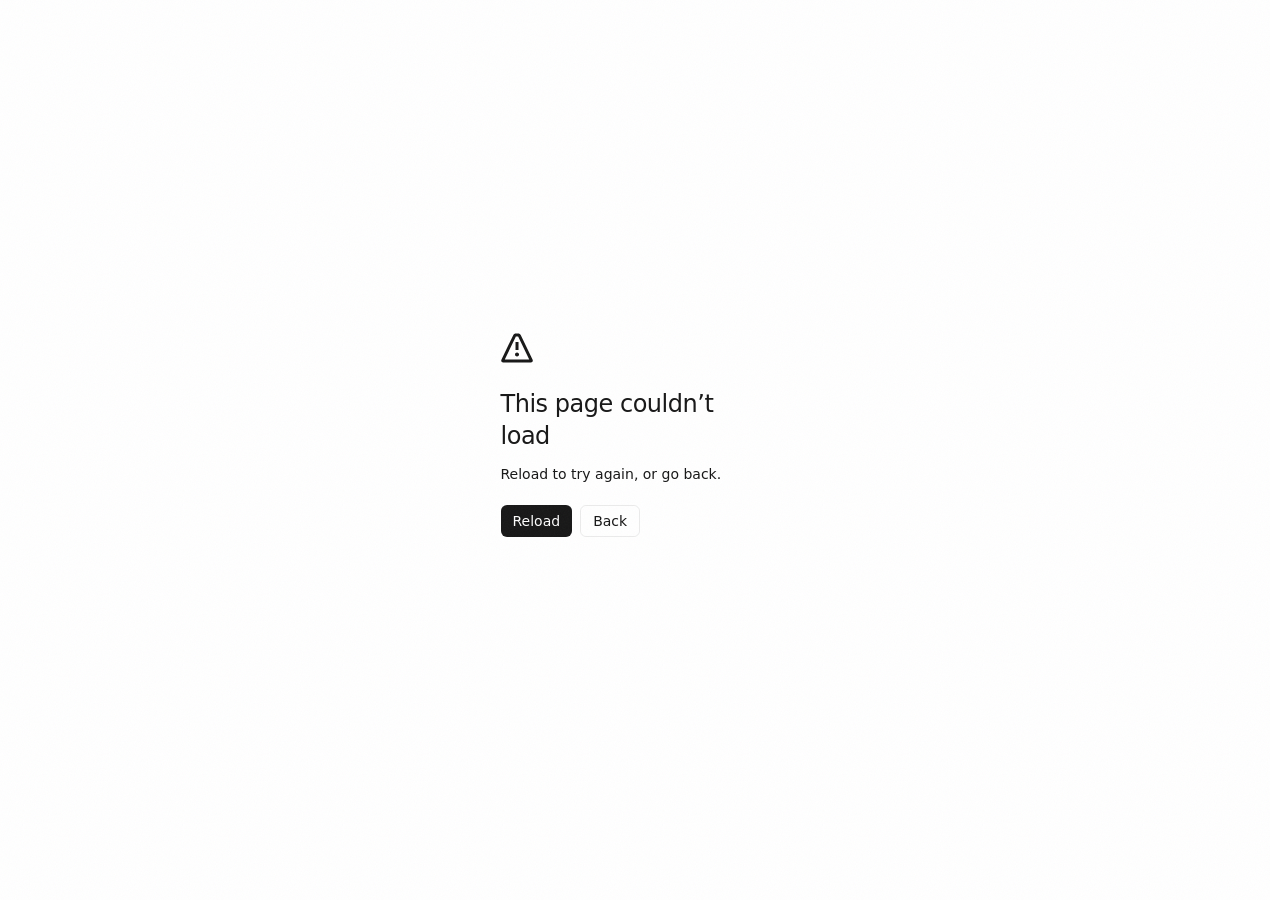
==== commit 27a158d1: "Update Noctium dashboard download" ====
--- a/dashboard.html
+++ b/dashboard.html
@@ -72,7 +72,6 @@
                             </svg>
                         </button>
                     </div>
-                    <a href="/dashboard" class="px-5 py-2 rounded-full text-sm font-semibold bg-primary text-black hover:bg-primary-light transition-all duration-200">Log in</a>
                 </div>
                 <button class="md:hidden text-white" aria-label="Open menu">
                     <svg xmlns="http://www.w3.org/2000/svg" width="24" height="24" viewBox="0 0 24 24" fill="none" stroke="currentColor" stroke-width="2" stroke-linecap="round" stroke-linejoin="round" class="lucide lucide-menu" aria-hidden="true">
@@ -83,11 +82,66 @@
                 </button>
             </div>
         </nav>
-        <main class="pt-32 pb-20 px-6 min-h-screen flex items-center justify-center">
-            <svg xmlns="http://www.w3.org/2000/svg" width="32" height="32" viewBox="0 0 24 24" fill="none" stroke="currentColor" stroke-width="2" stroke-linecap="round" stroke-linejoin="round" class="lucide lucide-loader-circle text-primary animate-spin" aria-hidden="true">
-                <path d="M21 12a9 9 0 1 1-6.219-8.56"></path>
-            </svg>
-        </main>
+        <main class="pt-32 pb-20 px-6 min-h-screen">
+    <div class="max-w-6xl mx-auto">
+
+        <div class="text-center mb-12">
+            <p class="text-primary text-sm font-semibold tracking-widest uppercase mb-3">Noctium Client</p>
+            <h1 class="text-4xl md:text-5xl font-bold text-white mb-4">Welcome to Noctium</h1>
+            <p class="text-muted max-w-2xl mx-auto">
+                Your Noctium Client dashboard. Download the client, check the latest information,
+                and see what the community thinks.
+            </p>
+        </div>
+
+        <div class="grid grid-cols-1 md:grid-cols-2 gap-6">
+
+            <a href="/NoctiumPlus.jar" download
+               class="group rounded-2xl border border-white/10 bg-white/[0.03] p-8 hover:bg-white/[0.06] hover:border-primary/30 transition-all duration-300">
+                <div class="w-12 h-12 rounded-xl bg-primary/10 flex items-center justify-center mb-6">
+                    <svg width="24" height="24" viewBox="0 0 24 24" fill="none"
+                         stroke="currentColor" stroke-width="2" stroke-linecap="round" stroke-linejoin="round"
+                         class="text-primary">
+                        <path d="M12 3v12"></path>
+                        <path d="m7 10 5 5 5-5"></path>
+                        <path d="M5 21h14"></path>
+                    </svg>
+                </div>
+                <h2 class="text-xl font-semibold text-white mb-2">Download</h2>
+                <p class="text-muted text-sm">Get the latest version of Noctium Client.</p>
+                <span class="inline-block mt-5 text-primary text-sm font-semibold group-hover:translate-x-1 transition-transform">
+                    Download Client →
+                </span>
+            </a>
+
+            <a href="/noctiumclient/#reviews"
+               class="group rounded-2xl border border-white/10 bg-white/[0.03] p-8 hover:bg-white/[0.06] hover:border-primary/30 transition-all duration-300">
+                <div class="w-12 h-12 rounded-xl bg-primary/10 flex items-center justify-center mb-6">
+                    <svg width="24" height="24" viewBox="0 0 24 24" fill="none"
+                         stroke="currentColor" stroke-width="2" stroke-linecap="round" stroke-linejoin="round"
+                         class="text-primary">
+                        <path d="M20 12c0 4.418-3.582 8-8 8a8.955 8.955 0 0 1-4-.93L4 20l.93-4A8.955 8.955 0 0 1 4 12c0-4.418 3.582-8 8-8s8 3.582 8 8Z"></path>
+                        <path d="M8 12h.01"></path>
+                        <path d="M12 12h.01"></path>
+                        <path d="M16 12h.01"></path>
+                    </svg>
+                </div>
+                <h2 class="text-xl font-semibold text-white mb-2">Reviews</h2>
+                <p class="text-muted text-sm">See feedback and reviews from the Noctium community.</p>
+                <span class="inline-block mt-5 text-primary text-sm font-semibold group-hover:translate-x-1 transition-transform">
+                    View Reviews →
+                </span>
+            </a>
+
+        </div>
+
+        <div class="mt-6 rounded-2xl border border-white/10 bg-white/[0.03] p-8 text-center">
+            <h2 class="text-xl font-semibold text-white mb-2">Noctium Client</h2>
+            <p class="text-muted text-sm">Everything you need. No license system. No Discord verification.</p>
+        </div>
+
+    </div>
+</main>
         <footer class="border-t border-white/5 py-16 px-6">
             <div class="max-w-6xl mx-auto">
                 <div class="grid grid-cols-1 md:grid-cols-3 gap-12 md:gap-8">
@@ -138,7 +192,6 @@
                         <h4 class="text-white font-semibold mb-4">Socials</h4>
                         <ul class="space-y-3">
                             <li>
-                                <a href="https://discord.gg/kryptonofficial" target="_blank" rel="noopener noreferrer" class="flex items-center gap-2.5 w-fit text-muted text-sm hover:text-white transition-colors">
                                     <svg width="18" height="18" viewBox="0 0 24 24" fill="currentColor" class="shrink-0">
                                         <path d="M20.317 4.37a19.791 19.791 0 0 0-4.885-1.515.074.074 0 0 0-.079.037c-.21.375-.444.864-.608 1.25a18.27 18.27 0 0 0-5.487 0 12.64 12.64 0 0 0-.617-1.25.077.077 0 0 0-.079-.037A19.736 19.736 0 0 0 3.677 4.37a.07.07 0 0 0-.032.027C.533 9.046-.32 13.58.099 18.057a.082.082 0 0 0 .031.057 19.9 19.9 0 0 0 5.993 3.03.078.078 0 0 0 .084-.028c.462-.63.874-1.295 1.226-1.994a.076.076 0 0 0-.041-.106 13.107 13.107 0 0 1-1.872-.892.077.077 0 0 1-.008-.128 10.2 10.2 0 0 0 .372-.292.074.074 0 0 1 .077-.01c3.928 1.793 8.18 1.793 12.062 0a.074.074 0 0 1 .078.01c.12.098.246.198.373.292a.077.077 0 0 1-.006.127 12.299 12.299 0 0 1-1.873.892.077.077 0 0 0-.041.107c.36.698.772 1.362 1.225 1.993a.076.076 0 0 0 .084.028 19.839 19.839 0 0 0 6.002-3.03.077.077 0 0 0 .032-.054c.5-5.177-.838-9.674-3.549-13.66a.061.061 0 0 0-.031-.03zM8.02 15.33c-1.183 0-2.157-1.085-2.157-2.419 0-1.333.956-2.419 2.157-2.419 1.21 0 2.176 1.096 2.157 2.42 0 1.333-.956 2.418-2.157 2.418zm7.975 0c-1.183 0-2.157-1.085-2.157-2.419 0-1.333.956-2.419 2.157-2.419 1.21 0 2.176 1.096 2.157 2.42 0 1.333-.947 2.418-2.157 2.418z"></path>
                                     </svg>
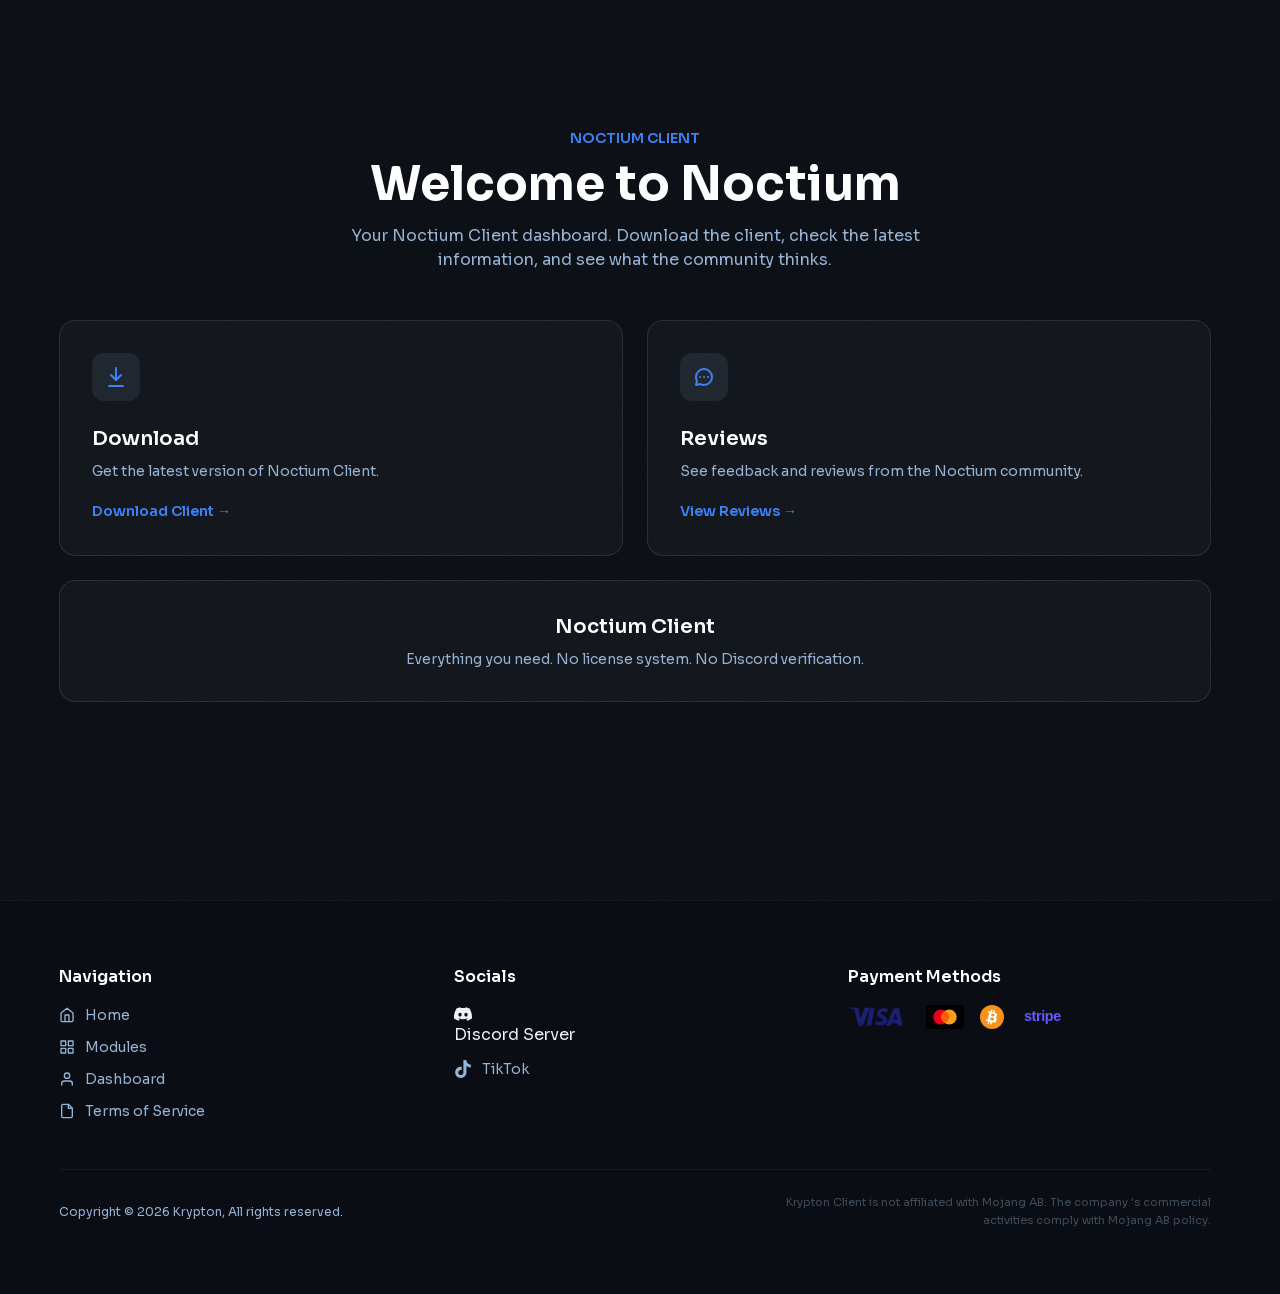
==== commit 851f45c9: "Fix dashboard asset paths" ====
--- a/dashboard.html
+++ b/dashboard.html
@@ -3,26 +3,26 @@
     <head>
         <meta charSet="utf-8"/>
         <meta name="viewport" content="width=device-width, initial-scale=1"/>
-        <link rel="preload" href="/_next/static/media/6bd983bd58a87a3d-s.p.0h108oidc_0fm.woff2" as="font" crossorigin="" type="font/woff2"/>
-        <link rel="preload" as="image" href="/kr-steel.svg"/>
-        <link rel="preload" as="image" href="/icons/visa.svg"/>
-        <link rel="preload" as="image" href="/icons/mastercard.svg"/>
-        <link rel="preload" as="image" href="/icons/bitcoin.svg"/>
-        <link rel="preload" as="image" href="/icons/stripe.svg"/>
-        <link rel="stylesheet" href="/_next/static/chunks/0y4tz22vdz5qh.css" data-precedence="next"/>
-        <link rel="preload" as="script" fetchPriority="low" href="/_next/static/chunks/16i90eio_ss7o.js"/>
-        <script src="/_next/static/chunks/0dgq26a5_oy.a.js" async=""></script>
-        <script src="/_next/static/chunks/0hstpqahkt253.js" async=""></script>
-        <script src="/_next/static/chunks/0nf3xs2vgg7e8.js" async=""></script>
-        <script src="/_next/static/chunks/turbopack-0or26_04ov1yc.js" async=""></script>
-        <script src="/_next/static/chunks/0vei1itll_mf_.js" async=""></script>
-        <script src="/_next/static/chunks/0n4z.7yu76je-.js" async=""></script>
-        <script src="/_next/static/chunks/0-fohvw7kibhr.js" async=""></script>
-        <script src="/_next/static/chunks/0ab.iqwuq96m6.js" async=""></script>
-        <script src="/_next/static/chunks/0e1-m3.u7gcv9.js" async=""></script>
-        <script src="/_next/static/chunks/11p_iv4fzs7cj.js" async=""></script>
-        <script src="/_next/static/chunks/01x0_4642ey3c.js" async=""></script>
-        <script src="/_next/static/chunks/0un6n2~vt0q7l.js" async=""></script>
+        <link rel="preload" href="./_next/static/media/6bd983bd58a87a3d-s.p.0h108oidc_0fm.woff2" as="font" crossorigin="" type="font/woff2"/>
+        <link rel="preload" as="image" href="./kr-steel.svg"/>
+        <link rel="preload" as="image" href="./icons/visa.svg"/>
+        <link rel="preload" as="image" href="./icons/mastercard.svg"/>
+        <link rel="preload" as="image" href="./icons/bitcoin.svg"/>
+        <link rel="preload" as="image" href="./icons/stripe.svg"/>
+        <link rel="stylesheet" href="./_next/static/chunks/0y4tz22vdz5qh.css" data-precedence="next"/>
+        <link rel="preload" as="script" fetchPriority="low" href="./_next/static/chunks/16i90eio_ss7o.js"/>
+        <script src="./_next/static/chunks/0dgq26a5_oy.a.js" async=""></script>
+        <script src="./_next/static/chunks/0hstpqahkt253.js" async=""></script>
+        <script src="./_next/static/chunks/0nf3xs2vgg7e8.js" async=""></script>
+        <script src="./_next/static/chunks/turbopack-0or26_04ov1yc.js" async=""></script>
+        <script src="./_next/static/chunks/0vei1itll_mf_.js" async=""></script>
+        <script src="./_next/static/chunks/0n4z.7yu76je-.js" async=""></script>
+        <script src="./_next/static/chunks/0-fohvw7kibhr.js" async=""></script>
+        <script src="./_next/static/chunks/0ab.iqwuq96m6.js" async=""></script>
+        <script src="./_next/static/chunks/0e1-m3.u7gcv9.js" async=""></script>
+        <script src="./_next/static/chunks/11p_iv4fzs7cj.js" async=""></script>
+        <script src="./_next/static/chunks/01x0_4642ey3c.js" async=""></script>
+        <script src="./_next/static/chunks/0un6n2~vt0q7l.js" async=""></script>
         <meta name="next-size-adjust" content=""/>
         <link rel="preconnect" href="https://www.youtube.com"/>
         <link rel="preconnect" href="https://www.google.com"/>
@@ -38,8 +38,8 @@
         <meta name="twitter:title" content="Krypton | DonutSMP Client"/>
         <meta name="twitter:description" content="80+ module client built for DonutSMP. Undetected. Fabric 1.21.11."/>
         <meta name="twitter:image" content="https://kryptonclient.org/kr-steel-tile.png"/>
-        <link rel="icon" href="/kr-steel-tile.png"/>
-        <script src="/_next/static/chunks/03~yq9q893hmn.js" noModule=""></script>
+        <link rel="icon" href="./kr-steel-tile.png"/>
+        <script src="./_next/static/chunks/03~yq9q893hmn.js" noModule=""></script>
     </head>
     <body class="sora_747af0f1-module__uA9iQa__variable antialiased">
         <div hidden="">
@@ -49,7 +49,7 @@
         <nav class="fixed top-0 left-0 right-0 z-50 transition-all duration-300 bg-transparent" style="transform:translateY(-100px)">
             <div class="max-w-7xl mx-auto px-6 h-20 flex items-center justify-between">
                 <a class="flex items-center gap-3" href="/">
-                    <img alt="Krypton" width="48" height="31" decoding="async" data-nimg="1" style="color:transparent" src="/kr-steel.svg"/>
+                    <img alt="Krypton" width="48" height="31" decoding="async" data-nimg="1" style="color:transparent" src="./kr-steel.svg"/>
                     <span class="text-white font-semibold text-lg">Krypton Client</span>
                 </a>
                 <div class="hidden md:flex items-center gap-8">
@@ -114,7 +114,7 @@
                 </span>
             </a>
 
-            <a href="/noctiumclient/#reviews"
+            <a href="/#reviews"
                class="group rounded-2xl border border-white/10 bg-white/[0.03] p-8 hover:bg-white/[0.06] hover:border-primary/30 transition-all duration-300">
                 <div class="w-12 h-12 rounded-xl bg-primary/10 flex items-center justify-center mb-6">
                     <svg width="24" height="24" viewBox="0 0 24 24" fill="none"
@@ -211,10 +211,10 @@
                     <div>
                         <h4 class="text-white font-semibold mb-4">Payment Methods</h4>
                         <div class="flex items-center gap-4">
-                            <img src="/icons/visa.svg" alt="Visa" class="h-5 w-auto"/>
-                            <img src="/icons/mastercard.svg" alt="Mastercard" class="h-6 w-auto rounded-sm"/>
-                            <img src="/icons/bitcoin.svg" alt="Bitcoin" class="h-6 w-auto"/>
-                            <img src="/icons/stripe.svg" alt="Stripe" class="h-5 w-auto"/>
+                            <img src="./icons/visa.svg" alt="Visa" class="h-5 w-auto"/>
+                            <img src="./icons/mastercard.svg" alt="Mastercard" class="h-6 w-auto rounded-sm"/>
+                            <img src="./icons/bitcoin.svg" alt="Bitcoin" class="h-6 w-auto"/>
+                            <img src="./icons/stripe.svg" alt="Stripe" class="h-5 w-auto"/>
                         </div>
                     </div>
                 </div>
@@ -232,15 +232,15 @@
         </footer>
         <!--$-->
         <!--/$-->
-        <script src="/_next/static/chunks/16i90eio_ss7o.js" id="_R_" async=""></script>
+        <script src="./_next/static/chunks/16i90eio_ss7o.js" id="_R_" async=""></script>
         <script>
             (self.__next_f = self.__next_f || []).push([0])
         </script>
         <script>
-            self.__next_f.push([1, "1:\"$Sreact.fragment\"\n2:I[81917,[\"/_next/static/chunks/0vei1itll_mf_.js\",\"/_next/static/chunks/0n4z.7yu76je-.js\",\"/_next/static/chunks/0-fohvw7kibhr.js\"],\"LanguageProvider\"]\n3:I[39756,[\"/_next/static/chunks/0vei1itll_mf_.js\",\"/_next/static/chunks/0n4z.7yu76je-.js\",\"/_next/static/chunks/0-fohvw7kibhr.js\"],\"default\"]\n4:I[37457,[\"/_next/static/chunks/0vei1itll_mf_.js\",\"/_next/static/chunks/0n4z.7yu76je-.js\",\"/_next/static/chunks/0-fohvw7kibhr.js\"],\"default\"]\n5:I[29306,[\"/_next/static/chunks/0vei1itll_mf_.js\",\"/_next/static/chunks/0n4z.7yu76je-.js\",\"/_next/static/chunks/0-fohvw7kibhr.js\",\"/_next/static/chunks/0ab.iqwuq96m6.js\"],\"default\"]\n6:I[90715,[\"/_next/static/chunks/0vei1itll_mf_.js\",\"/_next/static/chunks/0n4z.7yu76je-.js\",\"/_next/static/chunks/0-fohvw7kibhr.js\"],\"default\"]\n7:I[1852,[\"/_next/static/chunks/0vei1itll_mf_.js\",\"/_next/static/chunks/0n4z.7yu76je-.js\",\"/_next/static/chunks/0-fohvw7kibhr.js\"],\"default\"]\n8:I[47257,[\"/_next/static/chunks/0vei1itll_mf_.js\",\"/_next/static/chunks/0n4z.7yu76je-.js\",\"/_next/static/chunks/0-fohvw7kibhr.js\"],\"ClientPageRoot\"]\n9:I[30257,[\"/_next/static/chunks/0vei1itll_mf_.js\",\"/_next/static/chunks/0n4z.7yu76je-.js\",\"/_next/static/chunks/0-fohvw7kibhr.js\",\"/_next/static/chunks/0e1-m3.u7gcv9.js\",\"/_next/static/chunks/11p_iv4fzs7cj.js\",\"/_next/static/chunks/01x0_4642ey3c.js\",\"/_next/static/chunks/0un6n2~vt0q7l.js\"],\"default\"]\nc:I[97367,[\"/_next/static/chunks/0vei1itll_mf_.js\",\"/_next/static/chunks/0n4z.7yu76je-.js\",\"/_next/static/chunks/0-fohvw7kibhr.js\"],\"OutletBoundary\"]\nd:\"$Sreact.suspense\"\n10:I[97367,[\"/_next/static/chunks/0vei1itll_mf_.js\",\"/_next/static/chunks/0n4z.7yu76je-.js\",\"/_next/static/chunks/0-fohvw7kibhr.js\"],\"ViewportBoundary\"]\n12:I[97367,[\"/_next/static/chunks/0vei1itll_mf_.js\",\"/_next/static/chunks/0n4z.7yu76je-.js\",\"/_next/static/chunks/0-fohvw7kibhr.js\"],\"MetadataBoundary\"]\n14:I[68027,[\"/_next/static/chunks/0vei1itll_mf_.js\",\"/_next/static/chunks/0n4z.7yu76je-.js\",\"/_next/static/chunks/0-fohvw7kibhr.js\"],\"default\",1]\n:HL[\"/_next/static/chunks/0y4tz22vdz5qh.css\",\"style\"]\n:HL[\"/_next/static/media/6bd983bd58a87a3d-s.p.0h108oidc_0fm.woff2\",\"font\",{\"crossOrigin\":\"\",\"type\":\"font/woff2\"}]\n"])
-        </script>
-        <script>
-            self.__next_f.push([1, "0:{\"P\":null,\"c\":[\"\",\"dashboard\"],\"q\":\"\",\"i\":false,\"f\":[[[\"\",{\"children\":[\"dashboard\",{\"children\":[\"__PAGE__\",{}]}]},\"$undefined\",\"$undefined\",16],[[\"$\",\"$1\",\"c\",{\"children\":[[[\"$\",\"link\",\"0\",{\"rel\":\"stylesheet\",\"href\":\"/_next/static/chunks/0y4tz22vdz5qh.css\",\"precedence\":\"next\",\"crossOrigin\":\"$undefined\",\"nonce\":\"$undefined\"}],[\"$\",\"script\",\"script-0\",{\"src\":\"/_next/static/chunks/0vei1itll_mf_.js\",\"async\":true,\"nonce\":\"$undefined\"}],[\"$\",\"script\",\"script-1\",{\"src\":\"/_next/static/chunks/0n4z.7yu76je-.js\",\"async\":true,\"nonce\":\"$undefined\"}],[\"$\",\"script\",\"script-2\",{\"src\":\"/_next/static/chunks/0-fohvw7kibhr.js\",\"async\":true,\"nonce\":\"$undefined\"}]],[\"$\",\"html\",null,{\"lang\":\"en\",\"children\":[[\"$\",\"head\",null,{\"children\":[[\"$\",\"link\",null,{\"rel\":\"preconnect\",\"href\":\"https://www.youtube.com\"}],[\"$\",\"link\",null,{\"rel\":\"preconnect\",\"href\":\"https://www.google.com\"}]]}],[\"$\",\"body\",null,{\"className\":\"sora_747af0f1-module__uA9iQa__variable antialiased\",\"children\":[\"$\",\"$L2\",null,{\"children\":[[\"$\",\"$L3\",null,{\"parallelRouterKey\":\"children\",\"error\":\"$undefined\",\"errorStyles\":\"$undefined\",\"errorScripts\":\"$undefined\",\"template\":[\"$\",\"$L4\",null,{}],\"templateStyles\":\"$undefined\",\"templateScripts\":\"$undefined\",\"notFound\":[[\"$\",\"$L5\",null,{}],[]],\"forbidden\":\"$undefined\",\"unauthorized\":\"$undefined\"}],[\"$\",\"$L6\",null,{}],[\"$\",\"$L7\",null,{}]]}]}]]}]]}],{\"children\":[[\"$\",\"$1\",\"c\",{\"children\":[null,[\"$\",\"$L3\",null,{\"parallelRouterKey\":\"children\",\"error\":\"$undefined\",\"errorStyles\":\"$undefined\",\"errorScripts\":\"$undefined\",\"template\":[\"$\",\"$L4\",null,{}],\"templateStyles\":\"$undefined\",\"templateScripts\":\"$undefined\",\"notFound\":\"$undefined\",\"forbidden\":\"$undefined\",\"unauthorized\":\"$undefined\"}]]}],{\"children\":[[\"$\",\"$1\",\"c\",{\"children\":[[\"$\",\"$L8\",null,{\"Component\":\"$9\",\"serverProvidedParams\":{\"searchParams\":{},\"params\":{},\"promises\":[\"$@a\",\"$@b\"]}}],[[\"$\",\"script\",\"script-0\",{\"src\":\"/_next/static/chunks/0e1-m3.u7gcv9.js\",\"async\":true,\"nonce\":\"$undefined\"}],[\"$\",\"script\",\"script-1\",{\"src\":\"/_next/static/chunks/11p_iv4fzs7cj.js\",\"async\":true,\"nonce\":\"$undefined\"}],[\"$\",\"script\",\"script-2\",{\"src\":\"/_next/static/chunks/01x0_4642ey3c.js\",\"async\":true,\"nonce\":\"$undefined\"}],[\"$\",\"script\",\"script-3\",{\"src\":\"/_next/static/chunks/0un6n2~vt0q7l.js\",\"async\":true,\"nonce\":\"$undefined\"}]],[\"$\",\"$Lc\",null,{\"children\":[\"$\",\"$d\",null,{\"name\":\"Next.MetadataOutlet\",\"children\":\"$@e\"}]}]]}],{},null,false,null]},null,false,\"$@f\"]},null,false,null],[\"$\",\"$1\",\"h\",{\"children\":[null,[\"$\",\"$L10\",null,{\"children\":\"$L11\"}],[\"$\",\"div\",null,{\"hidden\":true,\"children\":[\"$\",\"$L12\",null,{\"children\":[\"$\",\"$d\",null,{\"name\":\"Next.Metadata\",\"children\":\"$L13\"}]}]}],[\"$\",\"meta\",null,{\"name\":\"next-size-adjust\",\"content\":\"\"}]]}],false]],\"m\":\"$undefined\",\"G\":[\"$14\",[[\"$\",\"link\",\"0\",{\"rel\":\"stylesheet\",\"href\":\"/_next/static/chunks/0y4tz22vdz5qh.css\",\"precedence\":\"next\",\"crossOrigin\":\"$undefined\",\"nonce\":\"$undefined\"}]]],\"S\":true,\"h\":null,\"s\":\"$undefined\",\"l\":\"$undefined\",\"p\":\"$undefined\",\"d\":\"$undefined\",\"b\":\"6TfeaVCP6ieImeX4STEZn\"}\n"])
+            self.__next_f.push([1, "1:\"$Sreact.fragment\"\n2:I[81917,[\"./_next/static/chunks/0vei1itll_mf_.js\",\"./_next/static/chunks/0n4z.7yu76je-.js\",\"./_next/static/chunks/0-fohvw7kibhr.js\"],\"LanguageProvider\"]\n3:I[39756,[\"./_next/static/chunks/0vei1itll_mf_.js\",\"./_next/static/chunks/0n4z.7yu76je-.js\",\"./_next/static/chunks/0-fohvw7kibhr.js\"],\"default\"]\n4:I[37457,[\"./_next/static/chunks/0vei1itll_mf_.js\",\"./_next/static/chunks/0n4z.7yu76je-.js\",\"./_next/static/chunks/0-fohvw7kibhr.js\"],\"default\"]\n5:I[29306,[\"./_next/static/chunks/0vei1itll_mf_.js\",\"./_next/static/chunks/0n4z.7yu76je-.js\",\"./_next/static/chunks/0-fohvw7kibhr.js\",\"./_next/static/chunks/0ab.iqwuq96m6.js\"],\"default\"]\n6:I[90715,[\"./_next/static/chunks/0vei1itll_mf_.js\",\"./_next/static/chunks/0n4z.7yu76je-.js\",\"./_next/static/chunks/0-fohvw7kibhr.js\"],\"default\"]\n7:I[1852,[\"./_next/static/chunks/0vei1itll_mf_.js\",\"./_next/static/chunks/0n4z.7yu76je-.js\",\"./_next/static/chunks/0-fohvw7kibhr.js\"],\"default\"]\n8:I[47257,[\"./_next/static/chunks/0vei1itll_mf_.js\",\"./_next/static/chunks/0n4z.7yu76je-.js\",\"./_next/static/chunks/0-fohvw7kibhr.js\"],\"ClientPageRoot\"]\n9:I[30257,[\"./_next/static/chunks/0vei1itll_mf_.js\",\"./_next/static/chunks/0n4z.7yu76je-.js\",\"./_next/static/chunks/0-fohvw7kibhr.js\",\"./_next/static/chunks/0e1-m3.u7gcv9.js\",\"./_next/static/chunks/11p_iv4fzs7cj.js\",\"./_next/static/chunks/01x0_4642ey3c.js\",\"./_next/static/chunks/0un6n2~vt0q7l.js\"],\"default\"]\nc:I[97367,[\"./_next/static/chunks/0vei1itll_mf_.js\",\"./_next/static/chunks/0n4z.7yu76je-.js\",\"./_next/static/chunks/0-fohvw7kibhr.js\"],\"OutletBoundary\"]\nd:\"$Sreact.suspense\"\n10:I[97367,[\"./_next/static/chunks/0vei1itll_mf_.js\",\"./_next/static/chunks/0n4z.7yu76je-.js\",\"./_next/static/chunks/0-fohvw7kibhr.js\"],\"ViewportBoundary\"]\n12:I[97367,[\"./_next/static/chunks/0vei1itll_mf_.js\",\"./_next/static/chunks/0n4z.7yu76je-.js\",\"./_next/static/chunks/0-fohvw7kibhr.js\"],\"MetadataBoundary\"]\n14:I[68027,[\"./_next/static/chunks/0vei1itll_mf_.js\",\"./_next/static/chunks/0n4z.7yu76je-.js\",\"./_next/static/chunks/0-fohvw7kibhr.js\"],\"default\",1]\n:HL[\"./_next/static/chunks/0y4tz22vdz5qh.css\",\"style\"]\n:HL[\"./_next/static/media/6bd983bd58a87a3d-s.p.0h108oidc_0fm.woff2\",\"font\",{\"crossOrigin\":\"\",\"type\":\"font/woff2\"}]\n"])
+        </script>
+        <script>
+            self.__next_f.push([1, "0:{\"P\":null,\"c\":[\"\",\"dashboard\"],\"q\":\"\",\"i\":false,\"f\":[[[\"\",{\"children\":[\"dashboard\",{\"children\":[\"__PAGE__\",{}]}]},\"$undefined\",\"$undefined\",16],[[\"$\",\"$1\",\"c\",{\"children\":[[[\"$\",\"link\",\"0\",{\"rel\":\"stylesheet\",\"href\":\"./_next/static/chunks/0y4tz22vdz5qh.css\",\"precedence\":\"next\",\"crossOrigin\":\"$undefined\",\"nonce\":\"$undefined\"}],[\"$\",\"script\",\"script-0\",{\"src\":\"./_next/static/chunks/0vei1itll_mf_.js\",\"async\":true,\"nonce\":\"$undefined\"}],[\"$\",\"script\",\"script-1\",{\"src\":\"./_next/static/chunks/0n4z.7yu76je-.js\",\"async\":true,\"nonce\":\"$undefined\"}],[\"$\",\"script\",\"script-2\",{\"src\":\"./_next/static/chunks/0-fohvw7kibhr.js\",\"async\":true,\"nonce\":\"$undefined\"}]],[\"$\",\"html\",null,{\"lang\":\"en\",\"children\":[[\"$\",\"head\",null,{\"children\":[[\"$\",\"link\",null,{\"rel\":\"preconnect\",\"href\":\"https://www.youtube.com\"}],[\"$\",\"link\",null,{\"rel\":\"preconnect\",\"href\":\"https://www.google.com\"}]]}],[\"$\",\"body\",null,{\"className\":\"sora_747af0f1-module__uA9iQa__variable antialiased\",\"children\":[\"$\",\"$L2\",null,{\"children\":[[\"$\",\"$L3\",null,{\"parallelRouterKey\":\"children\",\"error\":\"$undefined\",\"errorStyles\":\"$undefined\",\"errorScripts\":\"$undefined\",\"template\":[\"$\",\"$L4\",null,{}],\"templateStyles\":\"$undefined\",\"templateScripts\":\"$undefined\",\"notFound\":[[\"$\",\"$L5\",null,{}],[]],\"forbidden\":\"$undefined\",\"unauthorized\":\"$undefined\"}],[\"$\",\"$L6\",null,{}],[\"$\",\"$L7\",null,{}]]}]}]]}]]}],{\"children\":[[\"$\",\"$1\",\"c\",{\"children\":[null,[\"$\",\"$L3\",null,{\"parallelRouterKey\":\"children\",\"error\":\"$undefined\",\"errorStyles\":\"$undefined\",\"errorScripts\":\"$undefined\",\"template\":[\"$\",\"$L4\",null,{}],\"templateStyles\":\"$undefined\",\"templateScripts\":\"$undefined\",\"notFound\":\"$undefined\",\"forbidden\":\"$undefined\",\"unauthorized\":\"$undefined\"}]]}],{\"children\":[[\"$\",\"$1\",\"c\",{\"children\":[[\"$\",\"$L8\",null,{\"Component\":\"$9\",\"serverProvidedParams\":{\"searchParams\":{},\"params\":{},\"promises\":[\"$@a\",\"$@b\"]}}],[[\"$\",\"script\",\"script-0\",{\"src\":\"./_next/static/chunks/0e1-m3.u7gcv9.js\",\"async\":true,\"nonce\":\"$undefined\"}],[\"$\",\"script\",\"script-1\",{\"src\":\"./_next/static/chunks/11p_iv4fzs7cj.js\",\"async\":true,\"nonce\":\"$undefined\"}],[\"$\",\"script\",\"script-2\",{\"src\":\"./_next/static/chunks/01x0_4642ey3c.js\",\"async\":true,\"nonce\":\"$undefined\"}],[\"$\",\"script\",\"script-3\",{\"src\":\"./_next/static/chunks/0un6n2~vt0q7l.js\",\"async\":true,\"nonce\":\"$undefined\"}]],[\"$\",\"$Lc\",null,{\"children\":[\"$\",\"$d\",null,{\"name\":\"Next.MetadataOutlet\",\"children\":\"$@e\"}]}]]}],{},null,false,null]},null,false,\"$@f\"]},null,false,null],[\"$\",\"$1\",\"h\",{\"children\":[null,[\"$\",\"$L10\",null,{\"children\":\"$L11\"}],[\"$\",\"div\",null,{\"hidden\":true,\"children\":[\"$\",\"$L12\",null,{\"children\":[\"$\",\"$d\",null,{\"name\":\"Next.Metadata\",\"children\":\"$L13\"}]}]}],[\"$\",\"meta\",null,{\"name\":\"next-size-adjust\",\"content\":\"\"}]]}],false]],\"m\":\"$undefined\",\"G\":[\"$14\",[[\"$\",\"link\",\"0\",{\"rel\":\"stylesheet\",\"href\":\"./_next/static/chunks/0y4tz22vdz5qh.css\",\"precedence\":\"next\",\"crossOrigin\":\"$undefined\",\"nonce\":\"$undefined\"}]]],\"S\":true,\"h\":null,\"s\":\"$undefined\",\"l\":\"$undefined\",\"p\":\"$undefined\",\"d\":\"$undefined\",\"b\":\"6TfeaVCP6ieImeX4STEZn\"}\n"])
         </script>
         <script>
             self.__next_f.push([1, "15:[]\nf:\"$W15\"\na:{}\nb:\"$0:f:0:1:1:children:1:children:0:props:children:0:props:serverProvidedParams:params\"\n"])
@@ -249,7 +249,7 @@
             self.__next_f.push([1, "11:[[\"$\",\"meta\",\"0\",{\"charSet\":\"utf-8\"}],[\"$\",\"meta\",\"1\",{\"name\":\"viewport\",\"content\":\"width=device-width, initial-scale=1\"}]]\n"])
         </script>
         <script>
-            self.__next_f.push([1, "16:I[27201,[\"/_next/static/chunks/0vei1itll_mf_.js\",\"/_next/static/chunks/0n4z.7yu76je-.js\",\"/_next/static/chunks/0-fohvw7kibhr.js\"],\"IconMark\"]\ne:null\n13:[[\"$\",\"title\",\"0\",{\"children\":\"Krypton | DonutSMP Client\"}],[\"$\",\"meta\",\"1\",{\"name\":\"description\",\"content\":\"Krypton - 80+ module client built for DonutSMP. Fabric 1.21.11.\"}],[\"$\",\"meta\",\"2\",{\"property\":\"og:title\",\"content\":\"Krypton | DonutSMP Client\"}],[\"$\",\"meta\",\"3\",{\"property\":\"og:description\",\"content\":\"80+ module client built for DonutSMP. Undetected. Fabric 1.21.11.\"}],[\"$\",\"meta\",\"4\",{\"property\":\"og:url\",\"content\":\"https://kryptonclient.org\"}],[\"$\",\"meta\",\"5\",{\"property\":\"og:site_name\",\"content\":\"Krypton\"}],[\"$\",\"meta\",\"6\",{\"property\":\"og:image\",\"content\":\"https://kryptonclient.org/kr-steel-tile.png\"}],[\"$\",\"meta\",\"7\",{\"property\":\"og:type\",\"content\":\"website\"}],[\"$\",\"meta\",\"8\",{\"name\":\"twitter:card\",\"content\":\"summary\"}],[\"$\",\"meta\",\"9\",{\"name\":\"twitter:title\",\"content\":\"Krypton | DonutSMP Client\"}],[\"$\",\"meta\",\"10\",{\"name\":\"twitter:description\",\"content\":\"80+ module client built for DonutSMP. Undetected. Fabric 1.21.11.\"}],[\"$\",\"meta\",\"11\",{\"name\":\"twitter:image\",\"content\":\"https://kryptonclient.org/kr-steel-tile.png\"}],[\"$\",\"link\",\"12\",{\"rel\":\"icon\",\"href\":\"/kr-steel-tile.png\"}],[\"$\",\"$L16\",\"13\",{}]]\n"])
+            self.__next_f.push([1, "16:I[27201,[\"./_next/static/chunks/0vei1itll_mf_.js\",\"./_next/static/chunks/0n4z.7yu76je-.js\",\"./_next/static/chunks/0-fohvw7kibhr.js\"],\"IconMark\"]\ne:null\n13:[[\"$\",\"title\",\"0\",{\"children\":\"Krypton | DonutSMP Client\"}],[\"$\",\"meta\",\"1\",{\"name\":\"description\",\"content\":\"Krypton - 80+ module client built for DonutSMP. Fabric 1.21.11.\"}],[\"$\",\"meta\",\"2\",{\"property\":\"og:title\",\"content\":\"Krypton | DonutSMP Client\"}],[\"$\",\"meta\",\"3\",{\"property\":\"og:description\",\"content\":\"80+ module client built for DonutSMP. Undetected. Fabric 1.21.11.\"}],[\"$\",\"meta\",\"4\",{\"property\":\"og:url\",\"content\":\"https://kryptonclient.org\"}],[\"$\",\"meta\",\"5\",{\"property\":\"og:site_name\",\"content\":\"Krypton\"}],[\"$\",\"meta\",\"6\",{\"property\":\"og:image\",\"content\":\"https://kryptonclient.org/kr-steel-tile.png\"}],[\"$\",\"meta\",\"7\",{\"property\":\"og:type\",\"content\":\"website\"}],[\"$\",\"meta\",\"8\",{\"name\":\"twitter:card\",\"content\":\"summary\"}],[\"$\",\"meta\",\"9\",{\"name\":\"twitter:title\",\"content\":\"Krypton | DonutSMP Client\"}],[\"$\",\"meta\",\"10\",{\"name\":\"twitter:description\",\"content\":\"80+ module client built for DonutSMP. Undetected. Fabric 1.21.11.\"}],[\"$\",\"meta\",\"11\",{\"name\":\"twitter:image\",\"content\":\"https://kryptonclient.org/kr-steel-tile.png\"}],[\"$\",\"link\",\"12\",{\"rel\":\"icon\",\"href\":\"./kr-steel-tile.png\"}],[\"$\",\"$L16\",\"13\",{}]]\n"])
         </script>
     </body>
 </html>
